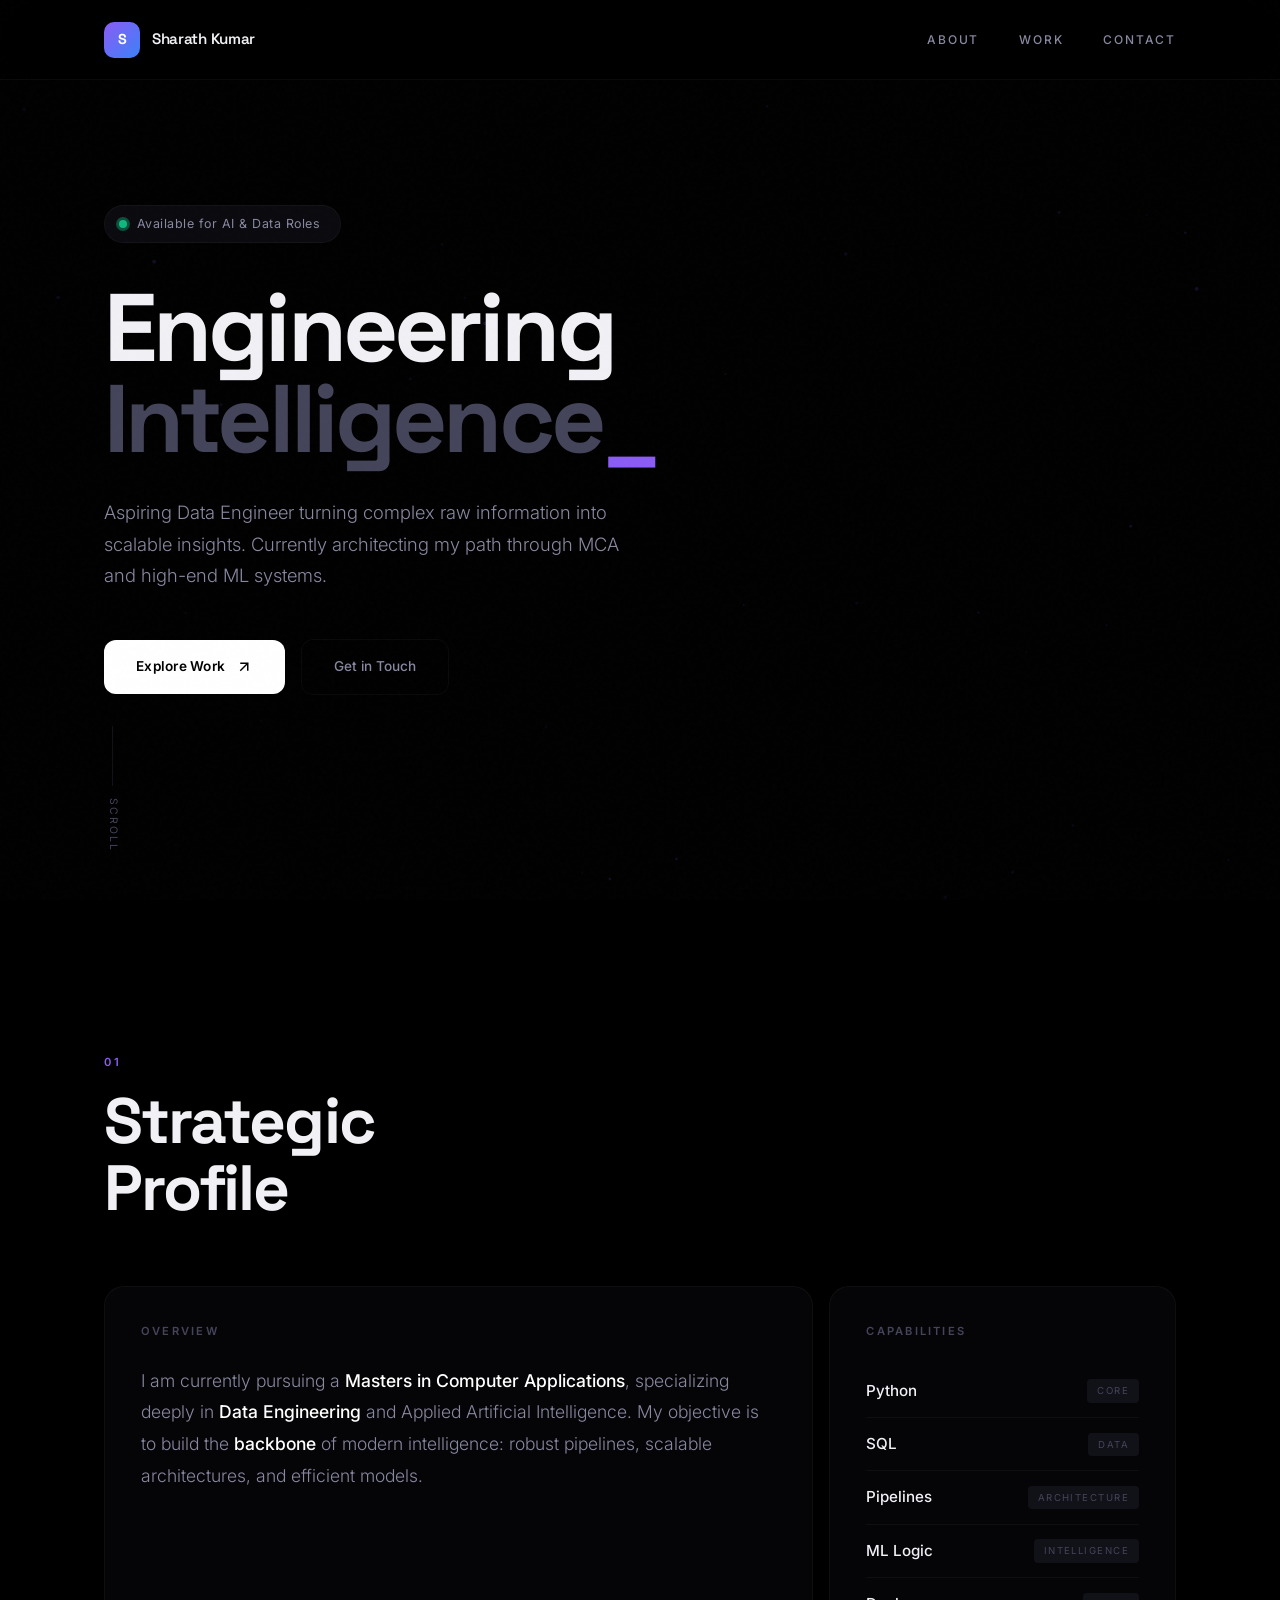
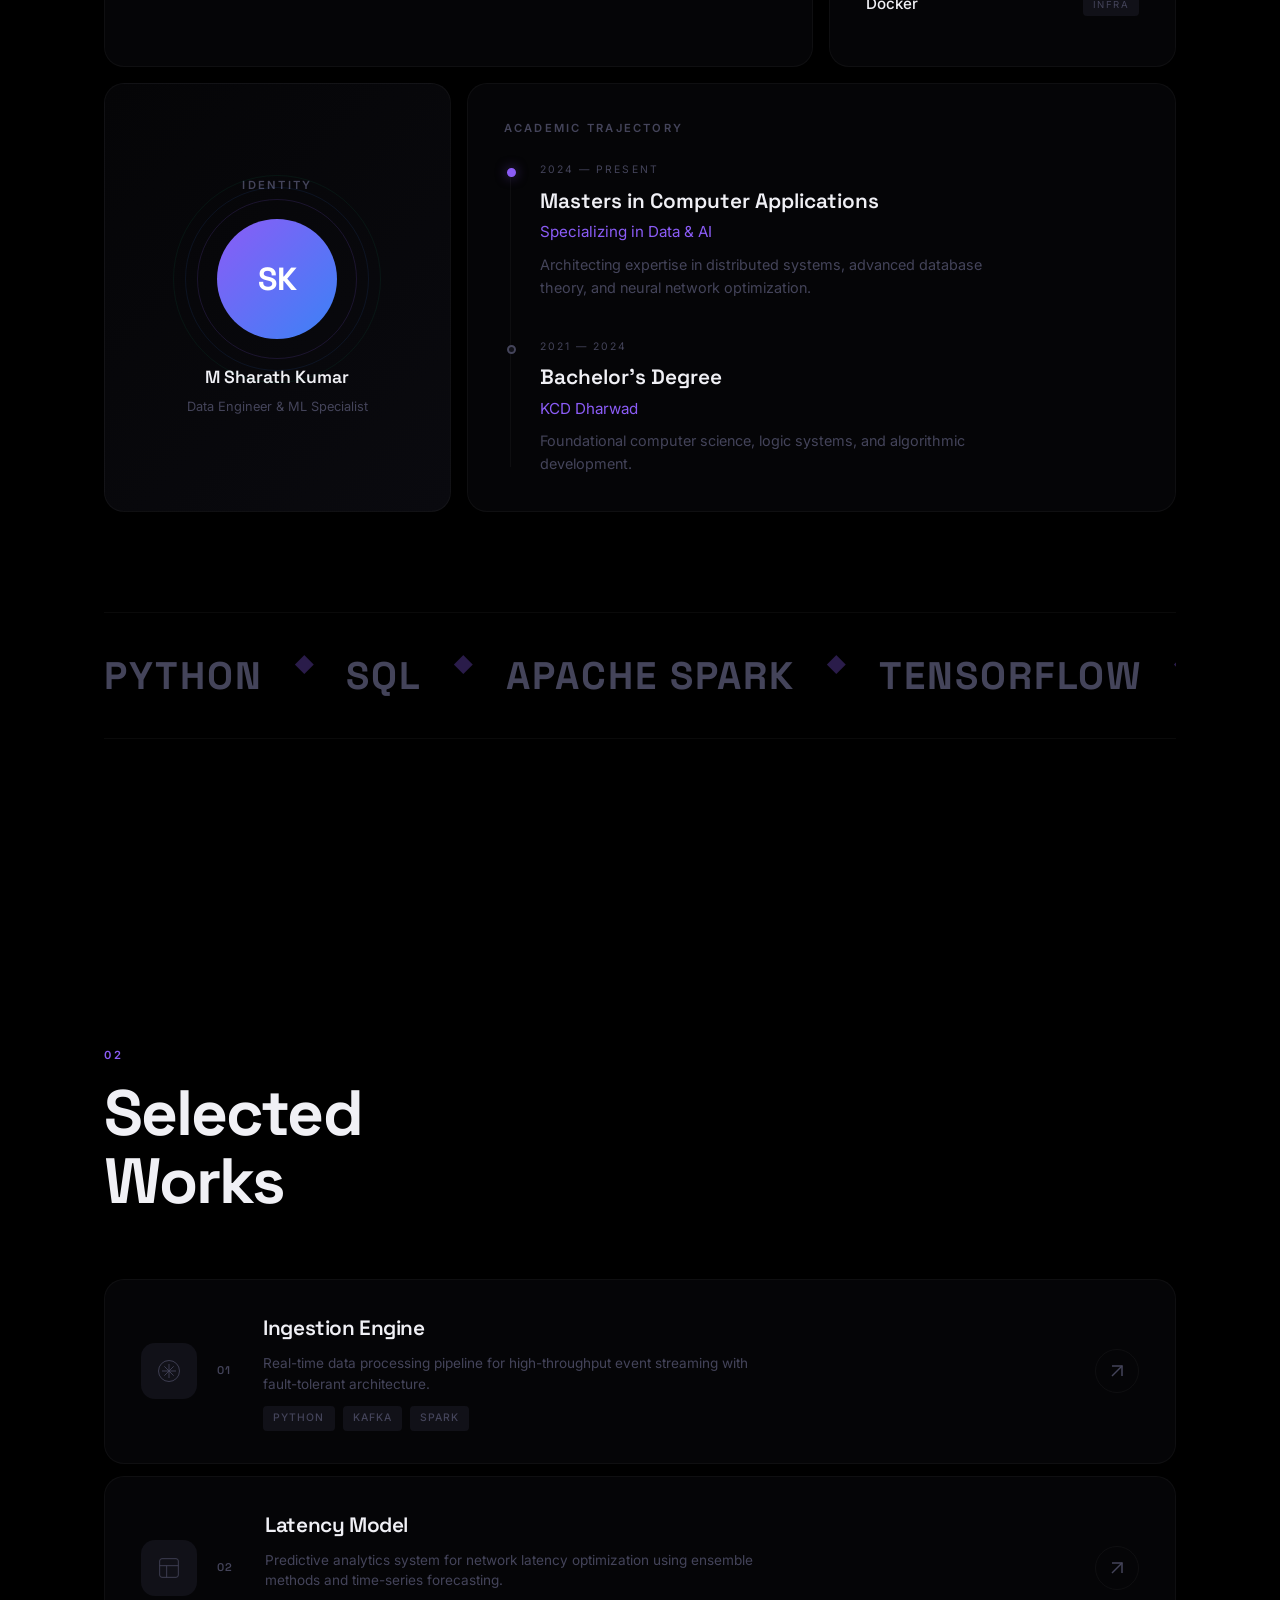
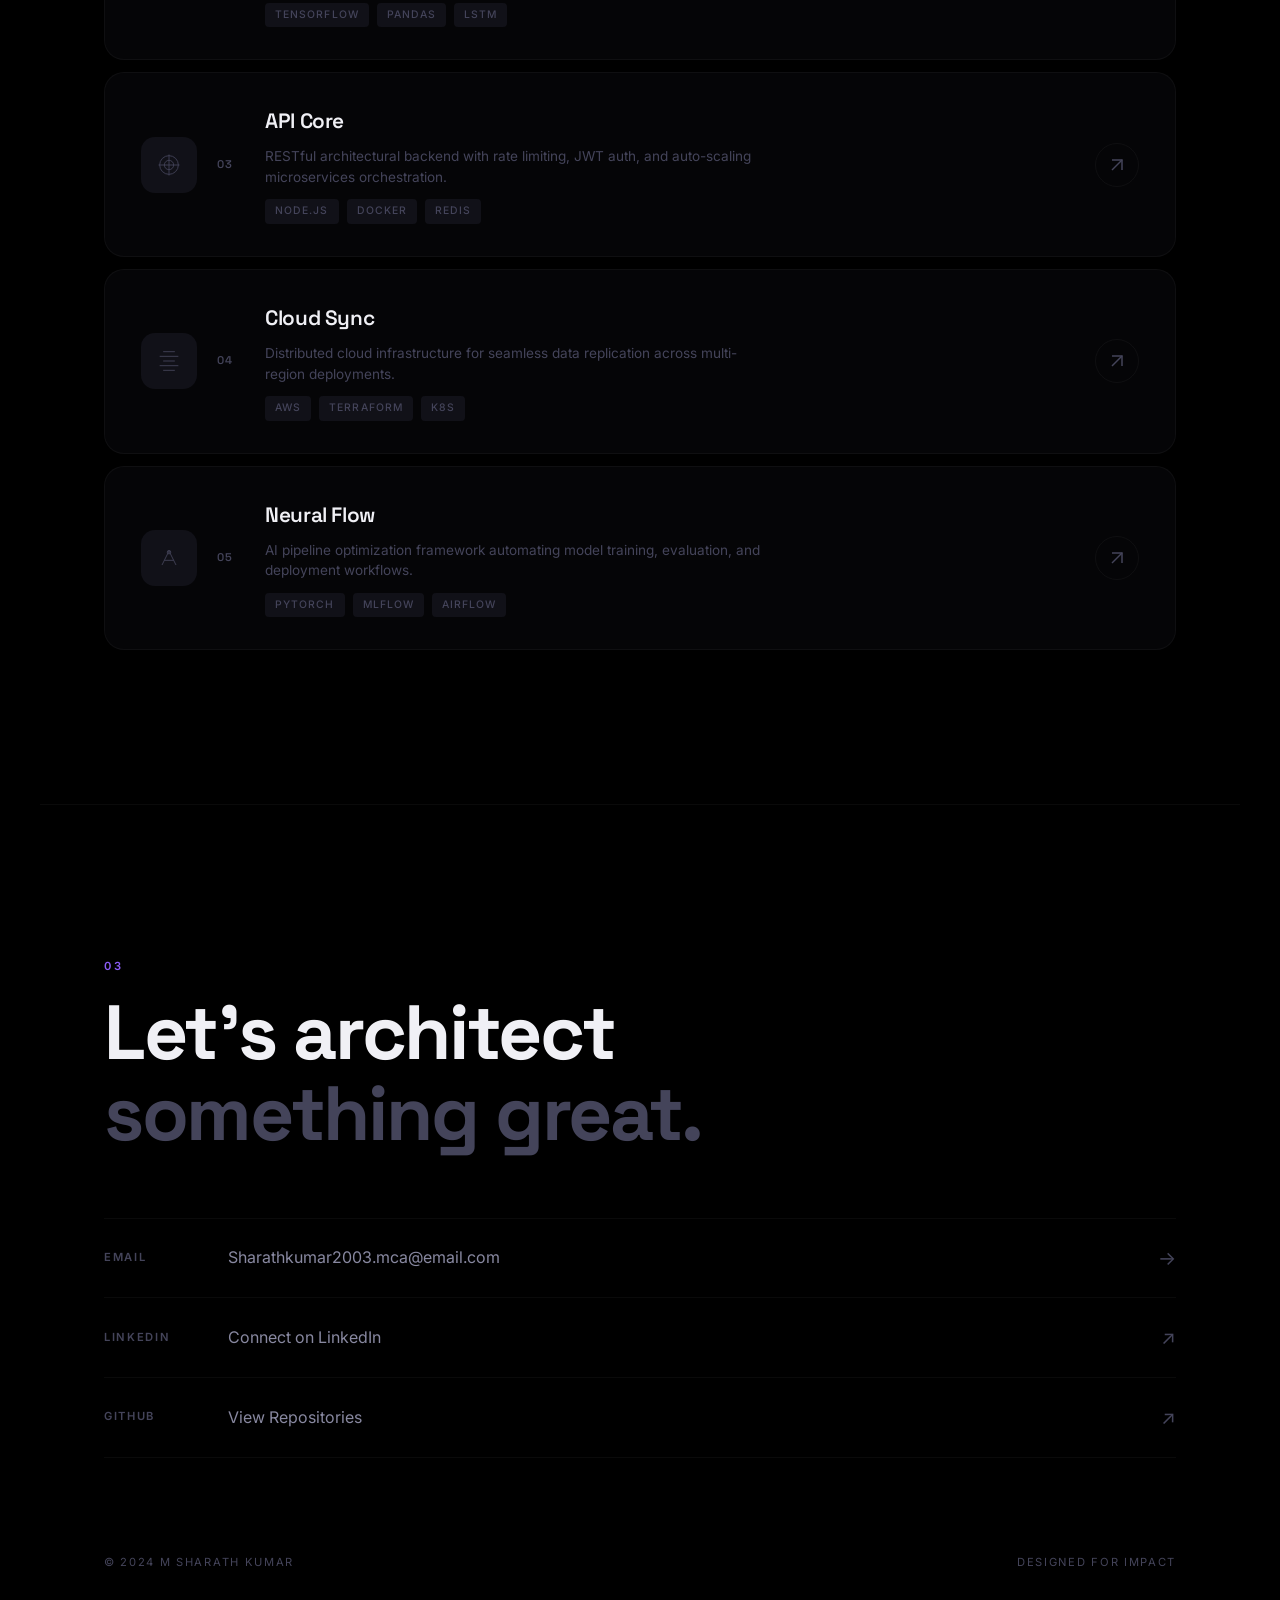
==== index.html @ ad33fa90 "Initial commit: Portfolio 2.0 website" ====
<!DOCTYPE html>
<html lang="en">
<head>
    <meta charset="UTF-8">
    <meta name="viewport" content="width=device-width, initial-scale=1.0">
    <title>M Sharath Kumar | Data Intelligence & Engineering</title>
    <meta name="description" content="Official portfolio of M Sharath Kumar — Data Engineering, Machine Learning, and AI Systems.">
    
    <link rel="preconnect" href="https://fonts.googleapis.com">
    <link rel="preconnect" href="https://fonts.gstatic.com" crossorigin>
    <link href="https://fonts.googleapis.com/css2?family=Inter:wght@300;400;500;600;700&family=Space+Grotesk:wght@400;500;600;700&display=swap" rel="stylesheet">
    
    <link rel="stylesheet" href="assets/css/styles.css">
</head>
<body>

    <!-- Page Loader -->
    <div id="loader">
        <div class="loader-inner">
            <div class="loader-text">SK</div>
            <div class="loader-bar"><div class="loader-fill"></div></div>
        </div>
    </div>

    <!-- Scroll Progress -->
    <div id="scroll-progress"></div>

    <!-- Ambient Background -->
    <div class="ambient-wrapper">
        <canvas id="hero-canvas"></canvas>
        <div class="gradient-orb orb-1"></div>
        <div class="gradient-orb orb-2"></div>
        <div class="gradient-orb orb-3"></div>
    </div>
    <div class="noise-texture"></div>

    <!-- Navigation -->
    <nav id="main-nav">
        <div class="nav-inner">
            <a href="#" class="nav-logo">
                <span class="logo-mark">S</span>
                <span class="logo-text">Sharath Kumar</span>
            </a>
            <div class="nav-links">
                <a href="#about" class="nav-link" data-index="01">About</a>
                <a href="#projects" class="nav-link" data-index="02">Work</a>
                <a href="#contact" class="nav-link" data-index="03">Contact</a>
            </div>
        </div>
    </nav>

    <main>

        <!-- ═══════════════ HERO ═══════════════ -->
        <section class="hero" id="home">
            <div class="hero-content">
                <div class="hero-badge reveal" data-delay="0">
                    <span class="badge-pulse"></span>
                    Available for AI & Data Roles
                </div>
                <h1 class="hero-title reveal" data-delay="100">
                    <span class="line">Engineering</span>
                    <span class="line dim">Intelligence<span class="blink">_</span></span>
                </h1>
                <p class="hero-desc reveal" data-delay="200">
                    Aspiring Data Engineer turning complex raw information into scalable insights. Currently architecting my path through MCA and high-end ML systems.
                </p>
                <div class="hero-cta reveal" data-delay="300">
                    <a href="#projects" class="btn-primary" id="explore-btn">
                        <span>Explore Work</span>
                        <svg width="18" height="18" viewBox="0 0 24 24" fill="none" stroke="currentColor" stroke-width="2"><line x1="7" y1="17" x2="17" y2="7"/><polyline points="7 7 17 7 17 17"/></svg>
                    </a>
                    <a href="#contact" class="btn-ghost" id="contact-btn">Get in Touch</a>
                </div>
            </div>
            <div class="hero-scroll-hint reveal" data-delay="500">
                <div class="scroll-line"></div>
                <span>Scroll</span>
            </div>
        </section>

        <!-- ═══════════════ ABOUT ═══════════════ -->
        <section id="about" class="section">
            <div class="section-header reveal">
                <span class="section-index">01</span>
                <h2 class="section-title">Strategic<br>Profile</h2>
            </div>

            <div class="bento-grid">
                <!-- Overview Card -->
                <div class="bento-card bento-wide reveal" data-delay="0">
                    <div class="card-label">Overview</div>
                    <p class="card-body-text">
                        I am currently pursuing a <strong>Masters in Computer Applications</strong>, specializing deeply in <strong>Data Engineering</strong> and Applied Artificial Intelligence. 
                        My objective is to build the <strong>backbone</strong> of modern intelligence: robust pipelines, scalable architectures, and efficient models.
                    </p>
                    <div class="card-accent-line"></div>
                </div>

                <!-- Skills Card -->
                <div class="bento-card bento-narrow reveal" data-delay="100">
                    <div class="card-label">Capabilities</div>
                    <div class="skill-list">
                        <div class="skill-item">
                            <span class="skill-name">Python</span>
                            <span class="skill-tag">Core</span>
                        </div>
                        <div class="skill-item">
                            <span class="skill-name">SQL</span>
                            <span class="skill-tag">Data</span>
                        </div>
                        <div class="skill-item">
                            <span class="skill-name">Pipelines</span>
                            <span class="skill-tag">Architecture</span>
                        </div>
                        <div class="skill-item">
                            <span class="skill-name">ML Logic</span>
                            <span class="skill-tag">Intelligence</span>
                        </div>
                        <div class="skill-item">
                            <span class="skill-name">Docker</span>
                            <span class="skill-tag">Infra</span>
                        </div>
                    </div>
                </div>

                <!-- Identity Card — ABSTRACT, NO IMAGE -->
                <div class="bento-card bento-narrow bento-identity reveal" data-delay="200">
                    <div class="card-label">Identity</div>
                    <div class="identity-visual">
                        <div class="identity-glyph">SK</div>
                        <div class="identity-rings">
                            <div class="ring ring-1"></div>
                            <div class="ring ring-2"></div>
                            <div class="ring ring-3"></div>
                        </div>
                    </div>
                    <div class="identity-name">M Sharath Kumar</div>
                    <div class="identity-role">Data Engineer & ML Specialist</div>
                </div>

                <!-- Academic Timeline -->
                <div class="bento-card bento-wide reveal" data-delay="300">
                    <div class="card-label">Academic Trajectory</div>
                    <div class="timeline">
                        <div class="timeline-item">
                            <div class="timeline-dot active"></div>
                            <div class="timeline-content">
                                <span class="timeline-year">2024 — Present</span>
                                <h3 class="timeline-title">Masters in Computer Applications</h3>
                                <p class="timeline-subtitle">Specializing in Data & AI</p>
                                <p class="timeline-desc">Architecting expertise in distributed systems, advanced database theory, and neural network optimization.</p>
                            </div>
                        </div>
                        <div class="timeline-item">
                            <div class="timeline-dot"></div>
                            <div class="timeline-content">
                                <span class="timeline-year">2021 — 2024</span>
                                <h3 class="timeline-title">Bachelor's Degree</h3>
                                <p class="timeline-subtitle">KCD Dharwad</p>
                                <p class="timeline-desc">Foundational computer science, logic systems, and algorithmic development.</p>
                            </div>
                        </div>
                    </div>
                </div>
            </div>

            <!-- Tech Marquee -->
            <div class="marquee-wrapper reveal">
                <div class="marquee-track">
                    <span>Python</span><span class="marquee-dot">◆</span>
                    <span>SQL</span><span class="marquee-dot">◆</span>
                    <span>Apache Spark</span><span class="marquee-dot">◆</span>
                    <span>TensorFlow</span><span class="marquee-dot">◆</span>
                    <span>Docker</span><span class="marquee-dot">◆</span>
                    <span>Git</span><span class="marquee-dot">◆</span>
                    <span>Machine Learning</span><span class="marquee-dot">◆</span>
                    <span>Data Pipelines</span><span class="marquee-dot">◆</span>
                    <span>Cloud Eng</span><span class="marquee-dot">◆</span>
                    <span>Python</span><span class="marquee-dot">◆</span>
                    <span>SQL</span><span class="marquee-dot">◆</span>
                    <span>Apache Spark</span><span class="marquee-dot">◆</span>
                    <span>TensorFlow</span><span class="marquee-dot">◆</span>
                    <span>Docker</span><span class="marquee-dot">◆</span>
                    <span>Git</span><span class="marquee-dot">◆</span>
                    <span>Machine Learning</span><span class="marquee-dot">◆</span>
                    <span>Data Pipelines</span><span class="marquee-dot">◆</span>
                    <span>Cloud Eng</span><span class="marquee-dot">◆</span>
                </div>
            </div>
        </section>

        <!-- ═══════════════ PROJECTS ═══════════════ -->
        <section id="projects" class="section">
            <div class="section-header reveal">
                <span class="section-index">02</span>
                <h2 class="section-title">Selected<br>Works</h2>
            </div>

            <div class="project-grid">
                <article class="project-card reveal" data-delay="0" data-color="violet">
                    <div class="project-visual">
                        <div class="project-icon">
                            <svg viewBox="0 0 48 48" fill="none" stroke="currentColor" stroke-width="1.5"><circle cx="24" cy="24" r="18"/><path d="M12 24h24M24 12v24M16 16l16 16M32 16L16 32"/></svg>
                        </div>
                        <div class="project-number">01</div>
                    </div>
                    <div class="project-info">
                        <h3 class="project-title">Ingestion Engine</h3>
                        <p class="project-desc">Real-time data processing pipeline for high-throughput event streaming with fault-tolerant architecture.</p>
                        <div class="project-tags">
                            <span>Python</span><span>Kafka</span><span>Spark</span>
                        </div>
                    </div>
                    <div class="project-arrow">
                        <svg width="24" height="24" viewBox="0 0 24 24" fill="none" stroke="currentColor" stroke-width="1.5"><line x1="7" y1="17" x2="17" y2="7"/><polyline points="7 7 17 7 17 17"/></svg>
                    </div>
                </article>

                <article class="project-card reveal" data-delay="100" data-color="blue">
                    <div class="project-visual">
                        <div class="project-icon">
                            <svg viewBox="0 0 48 48" fill="none" stroke="currentColor" stroke-width="1.5"><rect x="8" y="8" width="32" height="32" rx="4"/><path d="M8 20h32M20 20v20"/></svg>
                        </div>
                        <div class="project-number">02</div>
                    </div>
                    <div class="project-info">
                        <h3 class="project-title">Latency Model</h3>
                        <p class="project-desc">Predictive analytics system for network latency optimization using ensemble methods and time-series forecasting.</p>
                        <div class="project-tags">
                            <span>TensorFlow</span><span>Pandas</span><span>LSTM</span>
                        </div>
                    </div>
                    <div class="project-arrow">
                        <svg width="24" height="24" viewBox="0 0 24 24" fill="none" stroke="currentColor" stroke-width="1.5"><line x1="7" y1="17" x2="17" y2="7"/><polyline points="7 7 17 7 17 17"/></svg>
                    </div>
                </article>

                <article class="project-card reveal" data-delay="200" data-color="emerald">
                    <div class="project-visual">
                        <div class="project-icon">
                            <svg viewBox="0 0 48 48" fill="none" stroke="currentColor" stroke-width="1.5"><path d="M24 6v36M6 24h36"/><circle cx="24" cy="24" r="8"/><circle cx="24" cy="24" r="16"/></svg>
                        </div>
                        <div class="project-number">03</div>
                    </div>
                    <div class="project-info">
                        <h3 class="project-title">API Core</h3>
                        <p class="project-desc">RESTful architectural backend with rate limiting, JWT auth, and auto-scaling microservices orchestration.</p>
                        <div class="project-tags">
                            <span>Node.js</span><span>Docker</span><span>Redis</span>
                        </div>
                    </div>
                    <div class="project-arrow">
                        <svg width="24" height="24" viewBox="0 0 24 24" fill="none" stroke="currentColor" stroke-width="1.5"><line x1="7" y1="17" x2="17" y2="7"/><polyline points="7 7 17 7 17 17"/></svg>
                    </div>
                </article>

                <article class="project-card reveal" data-delay="300" data-color="amber">
                    <div class="project-visual">
                        <div class="project-icon">
                            <svg viewBox="0 0 48 48" fill="none" stroke="currentColor" stroke-width="1.5"><path d="M14 8l20 0M8 16l32 0M14 24l20 0M8 32l32 0M14 40l20 0"/></svg>
                        </div>
                        <div class="project-number">04</div>
                    </div>
                    <div class="project-info">
                        <h3 class="project-title">Cloud Sync</h3>
                        <p class="project-desc">Distributed cloud infrastructure for seamless data replication across multi-region deployments.</p>
                        <div class="project-tags">
                            <span>AWS</span><span>Terraform</span><span>K8s</span>
                        </div>
                    </div>
                    <div class="project-arrow">
                        <svg width="24" height="24" viewBox="0 0 24 24" fill="none" stroke="currentColor" stroke-width="1.5"><line x1="7" y1="17" x2="17" y2="7"/><polyline points="7 7 17 7 17 17"/></svg>
                    </div>
                </article>

                <article class="project-card reveal" data-delay="400" data-color="rose">
                    <div class="project-visual">
                        <div class="project-icon">
                            <svg viewBox="0 0 48 48" fill="none" stroke="currentColor" stroke-width="1.5"><path d="M12 36l12-24 12 24"/><path d="M16 28h16"/><circle cx="24" cy="14" r="3"/></svg>
                        </div>
                        <div class="project-number">05</div>
                    </div>
                    <div class="project-info">
                        <h3 class="project-title">Neural Flow</h3>
                        <p class="project-desc">AI pipeline optimization framework automating model training, evaluation, and deployment workflows.</p>
                        <div class="project-tags">
                            <span>PyTorch</span><span>MLflow</span><span>Airflow</span>
                        </div>
                    </div>
                    <div class="project-arrow">
                        <svg width="24" height="24" viewBox="0 0 24 24" fill="none" stroke="currentColor" stroke-width="1.5"><line x1="7" y1="17" x2="17" y2="7"/><polyline points="7 7 17 7 17 17"/></svg>
                    </div>
                </article>
            </div>
        </section>

    </main>

    <!-- ═══════════════ FOOTER / CONTACT ═══════════════ -->
    <footer id="contact" class="section">
        <div class="footer-inner">
            <div class="footer-cta reveal">
                <span class="section-index">03</span>
                <h2 class="footer-headline">
                    Let's architect<br><span class="dim">something great.</span>
                </h2>
            </div>
            <div class="footer-links reveal" data-delay="100">
                <a href="mailto:Sharathkumar2003.mca@email.com" class="contact-link" id="email-link">
                    <span class="contact-label">Email</span>
                    <span class="contact-value">Sharathkumar2003.mca@email.com</span>
                    <span class="contact-arrow">→</span>
                </a>
                <a href="#" class="contact-link" id="linkedin-link">
                    <span class="contact-label">LinkedIn</span>
                    <span class="contact-value">Connect on LinkedIn</span>
                    <span class="contact-arrow">↗</span>
                </a>
                <a href="#" class="contact-link" id="github-link">
                    <span class="contact-label">GitHub</span>
                    <span class="contact-value">View Repositories</span>
                    <span class="contact-arrow">↗</span>
                </a>
            </div>
            <div class="footer-bottom reveal" data-delay="200">
                <span>© 2024 M Sharath Kumar</span>
                <span>Designed for Impact</span>
            </div>
        </div>
    </footer>

    <script src="assets/js/main.js"></script>
</body>
</html>
---- assets/css/styles.css ----
/* ═══════════════════════════════════════════
   SHARATH KUMAR — Portfolio 2.0
   Premium OLED Dark Design System
   ═══════════════════════════════════════════ */

:root {
    /* — Colors — */
    --bg:             #000000;
    --surface-1:      #050507;
    --surface-2:      #0a0a0f;
    --surface-3:      #111118;
    --border:         rgba(255, 255, 255, 0.04);
    --border-hover:   rgba(255, 255, 255, 0.10);
    --text-primary:   #f0f0f5;
    --text-secondary: #8888a0;
    --text-muted:     #44445a;
    --accent-violet:  #8b5cf6;
    --accent-blue:    #3b82f6;
    --accent-emerald: #10b981;
    --accent-amber:   #f59e0b;
    --accent-rose:    #f43f5e;

    /* — Typography — */
    --font-body:    'Inter', -apple-system, sans-serif;
    --font-display: 'Space Grotesk', sans-serif;

    /* — Spacing — */
    --section-pad:  clamp(80px, 12vw, 160px);
    --content-max:  1200px;
    --side-pad:     clamp(24px, 5vw, 80px);

    /* — Easing — */
    --ease-out-expo: cubic-bezier(0.16, 1, 0.3, 1);
    --ease-spring:   cubic-bezier(0.34, 1.56, 0.64, 1);
}

/* ─── Reset ─── */
*, *::before, *::after {
    margin: 0;
    padding: 0;
    box-sizing: border-box;
}

html {
    scroll-behavior: smooth;
    -webkit-font-smoothing: antialiased;
    -moz-osx-font-smoothing: grayscale;
}

body {
    background: var(--bg);
    color: var(--text-primary);
    font-family: var(--font-body);
    line-height: 1.6;
    overflow-x: hidden;
}

a {
    text-decoration: none;
    color: inherit;
}

strong {
    color: #fff;
    font-weight: 500;
}

::selection {
    background: var(--accent-violet);
    color: #fff;
}

/* ═══════════════════════════════════════════
   PAGE LOADER
   ═══════════════════════════════════════════ */
#loader {
    position: fixed;
    inset: 0;
    background: var(--bg);
    display: flex;
    align-items: center;
    justify-content: center;
    z-index: 10000;
    transition: opacity 0.8s var(--ease-out-expo), visibility 0.8s;
}

#loader.hidden {
    opacity: 0;
    visibility: hidden;
}

.loader-inner {
    display: flex;
    flex-direction: column;
    align-items: center;
    gap: 24px;
}

.loader-text {
    font-family: var(--font-display);
    font-size: 2rem;
    font-weight: 700;
    letter-spacing: 0.2em;
    color: var(--text-primary);
}

.loader-bar {
    width: 120px;
    height: 2px;
    background: var(--surface-3);
    border-radius: 2px;
    overflow: hidden;
}

.loader-fill {
    width: 100%;
    height: 100%;
    background: linear-gradient(90deg, var(--accent-violet), var(--accent-blue));
    transform-origin: left;
    animation: loaderFill 1.5s var(--ease-out-expo) infinite;
}

@keyframes loaderFill {
    0%   { transform: translateX(-100%); }
    50%  { transform: translateX(0%); }
    100% { transform: translateX(100%); }
}

/* ═══════════════════════════════════════════
   SCROLL PROGRESS
   ═══════════════════════════════════════════ */
#scroll-progress {
    position: fixed;
    top: 0;
    left: 0;
    width: 0%;
    height: 2px;
    background: linear-gradient(90deg, var(--accent-violet), var(--accent-blue), var(--accent-emerald));
    z-index: 9999;
    transition: width 0.05s linear;
}

/* ═══════════════════════════════════════════
   AMBIENT BACKGROUND
   ═══════════════════════════════════════════ */
.ambient-wrapper {
    position: fixed;
    inset: 0;
    pointer-events: none;
    z-index: -1;
    overflow: hidden;
}

#hero-canvas {
    position: absolute;
    inset: 0;
    width: 100%;
    height: 100%;
    opacity: 0.25;
}

.gradient-orb {
    position: absolute;
    border-radius: 50%;
    filter: blur(100px);
    opacity: 0;
    animation: orbFloat 20s ease-in-out infinite;
}

.orb-1 {
    width: 600px;
    height: 600px;
    top: -200px;
    left: -100px;
    background: radial-gradient(circle, rgba(139, 92, 246, 0.12) 0%, transparent 70%);
    animation-delay: 0s;
}

.orb-2 {
    width: 500px;
    height: 500px;
    bottom: -100px;
    right: -100px;
    background: radial-gradient(circle, rgba(59, 130, 246, 0.08) 0%, transparent 70%);
    animation-delay: -7s;
}

.orb-3 {
    width: 400px;
    height: 400px;
    top: 50%;
    left: 50%;
    transform: translate(-50%, -50%);
    background: radial-gradient(circle, rgba(16, 185, 129, 0.06) 0%, transparent 70%);
    animation-delay: -14s;
}

@keyframes orbFloat {
    0%, 100% { opacity: 0.5; transform: translate(0, 0) scale(1); }
    25%      { opacity: 0.8; transform: translate(30px, -20px) scale(1.05); }
    50%      { opacity: 0.6; transform: translate(-20px, 30px) scale(0.95); }
    75%      { opacity: 0.9; transform: translate(10px, 10px) scale(1.02); }
}

.noise-texture {
    position: fixed;
    inset: 0;
    opacity: 0.015;
    background-image: url("data:image/svg+xml,%3Csvg viewBox='0 0 256 256' xmlns='http://www.w3.org/2000/svg'%3E%3Cfilter id='n'%3E%3CfeTurbulence type='fractalNoise' baseFrequency='0.9' numOctaves='4' stitchTiles='stitch'/%3E%3C/filter%3E%3Crect width='100%25' height='100%25' filter='url(%23n)'/%3E%3C/svg%3E");
    pointer-events: none;
    z-index: 100;
}

/* ═══════════════════════════════════════════
   NAVIGATION
   ═══════════════════════════════════════════ */
#main-nav {
    position: fixed;
    top: 0;
    left: 0;
    width: 100%;
    height: 80px;
    display: flex;
    align-items: center;
    justify-content: center;
    z-index: 500;
    background: rgba(0, 0, 0, 0.4);
    backdrop-filter: blur(24px);
    -webkit-backdrop-filter: blur(24px);
    border-bottom: 1px solid var(--border);
    transition: all 0.4s var(--ease-out-expo);
}

#main-nav.scrolled {
    background: rgba(0, 0, 0, 0.8);
    height: 64px;
}

.nav-inner {
    width: 100%;
    max-width: var(--content-max);
    padding: 0 var(--side-pad);
    display: flex;
    justify-content: space-between;
    align-items: center;
}

.nav-logo {
    display: flex;
    align-items: center;
    gap: 12px;
    transition: opacity 0.3s;
}

.nav-logo:hover {
    opacity: 0.7;
}

.logo-mark {
    width: 36px;
    height: 36px;
    border-radius: 10px;
    background: linear-gradient(135deg, var(--accent-violet), var(--accent-blue));
    display: flex;
    align-items: center;
    justify-content: center;
    font-family: var(--font-display);
    font-weight: 700;
    font-size: 0.9rem;
    color: #fff;
}

.logo-text {
    font-family: var(--font-display);
    font-weight: 600;
    font-size: 0.95rem;
    letter-spacing: -0.02em;
}

.nav-links {
    display: flex;
    gap: 40px;
}

.nav-link {
    font-size: 0.75rem;
    text-transform: uppercase;
    letter-spacing: 0.15em;
    font-weight: 500;
    color: var(--text-secondary);
    position: relative;
    padding: 4px 0;
    transition: color 0.3s;
}

.nav-link::after {
    content: '';
    position: absolute;
    bottom: -2px;
    left: 0;
    width: 0;
    height: 1px;
    background: var(--accent-violet);
    transition: width 0.3s var(--ease-out-expo);
}

.nav-link:hover {
    color: #fff;
}

.nav-link:hover::after {
    width: 100%;
}

/* ═══════════════════════════════════════════
   HERO
   ═══════════════════════════════════════════ */
.hero {
    min-height: 100vh;
    display: flex;
    align-items: center;
    padding: 0 var(--side-pad);
    max-width: var(--content-max);
    margin: 0 auto;
    position: relative;
}

.hero-content {
    max-width: 800px;
    z-index: 10;
}

.hero-badge {
    display: inline-flex;
    align-items: center;
    gap: 10px;
    padding: 8px 20px 8px 14px;
    border-radius: 100px;
    background: var(--surface-2);
    border: 1px solid var(--border);
    font-size: 0.78rem;
    color: var(--text-secondary);
    letter-spacing: 0.04em;
    margin-bottom: 40px;
}

.badge-pulse {
    width: 8px;
    height: 8px;
    border-radius: 50%;
    background: var(--accent-emerald);
    position: relative;
}

.badge-pulse::after {
    content: '';
    position: absolute;
    inset: -3px;
    border-radius: 50%;
    background: var(--accent-emerald);
    opacity: 0.4;
    animation: pulse 2s ease-in-out infinite;
}

@keyframes pulse {
    0%, 100% { transform: scale(1); opacity: 0.4; }
    50%      { transform: scale(2.2); opacity: 0; }
}

.hero-title {
    font-family: var(--font-display);
    font-size: clamp(3rem, 7.5vw, 6.5rem);
    font-weight: 700;
    line-height: 0.95;
    letter-spacing: -0.04em;
    margin-bottom: 32px;
}

.hero-title .line {
    display: block;
}

.hero-title .dim {
    color: var(--text-muted);
}

.blink {
    animation: blink 1s step-end infinite;
    color: var(--accent-violet);
}

@keyframes blink {
    0%, 100% { opacity: 1; }
    50%      { opacity: 0; }
}

.hero-desc {
    font-size: 1.15rem;
    color: var(--text-secondary);
    max-width: 520px;
    line-height: 1.7;
    margin-bottom: 48px;
    font-weight: 300;
}

.hero-cta {
    display: flex;
    gap: 16px;
    align-items: center;
}

.btn-primary {
    display: inline-flex;
    align-items: center;
    gap: 10px;
    padding: 16px 32px;
    background: #fff;
    color: #000;
    font-weight: 600;
    font-size: 0.85rem;
    border-radius: 12px;
    letter-spacing: 0.02em;
    transition: all 0.3s var(--ease-out-expo);
    position: relative;
    overflow: hidden;
}

.btn-primary::before {
    content: '';
    position: absolute;
    inset: 0;
    background: linear-gradient(135deg, var(--accent-violet), var(--accent-blue));
    opacity: 0;
    transition: opacity 0.3s;
}

.btn-primary:hover {
    transform: translateY(-2px);
    box-shadow: 0 8px 32px rgba(139, 92, 246, 0.3);
}

.btn-primary:hover::before {
    opacity: 1;
}

.btn-primary span,
.btn-primary svg {
    position: relative;
    z-index: 1;
}

.btn-primary:hover span,
.btn-primary:hover svg {
    color: #fff;
}

.btn-ghost {
    padding: 16px 32px;
    font-weight: 500;
    font-size: 0.85rem;
    color: var(--text-secondary);
    border: 1px solid var(--border);
    border-radius: 12px;
    transition: all 0.3s var(--ease-out-expo);
}

.btn-ghost:hover {
    color: #fff;
    border-color: var(--border-hover);
    background: var(--surface-2);
}

.hero-scroll-hint {
    position: absolute;
    bottom: 48px;
    left: var(--side-pad);
    display: flex;
    flex-direction: column;
    align-items: center;
    gap: 12px;
}

.hero-scroll-hint span {
    font-size: 0.65rem;
    text-transform: uppercase;
    letter-spacing: 0.2em;
    color: var(--text-muted);
    writing-mode: vertical-lr;
}

.scroll-line {
    width: 1px;
    height: 60px;
    background: var(--surface-3);
    position: relative;
    overflow: hidden;
}

.scroll-line::after {
    content: '';
    position: absolute;
    top: -100%;
    left: 0;
    width: 100%;
    height: 40%;
    background: linear-gradient(to bottom, transparent, var(--accent-violet));
    animation: scrollDown 2s var(--ease-out-expo) infinite;
}

@keyframes scrollDown {
    0%   { top: -40%; }
    100% { top: 100%; }
}

/* ═══════════════════════════════════════════
   SECTIONS — SHARED
   ═══════════════════════════════════════════ */
.section {
    padding: var(--section-pad) var(--side-pad);
    max-width: var(--content-max);
    margin: 0 auto;
}

.section-header {
    margin-bottom: 64px;
}

.section-index {
    display: block;
    font-size: 0.7rem;
    text-transform: uppercase;
    letter-spacing: 0.25em;
    color: var(--accent-violet);
    margin-bottom: 16px;
    font-weight: 600;
}

.section-title {
    font-family: var(--font-display);
    font-size: clamp(2.5rem, 5vw, 4rem);
    font-weight: 700;
    line-height: 1.05;
    letter-spacing: -0.03em;
}

/* ═══════════════════════════════════════════
   BENTO GRID
   ═══════════════════════════════════════════ */
.bento-grid {
    display: grid;
    grid-template-columns: repeat(12, 1fr);
    gap: 16px;
}

.bento-card {
    background: var(--surface-1);
    border: 1px solid var(--border);
    border-radius: 20px;
    padding: 36px;
    position: relative;
    overflow: hidden;
    transition: border-color 0.4s, transform 0.4s var(--ease-out-expo), box-shadow 0.4s;
}

.bento-card:hover {
    border-color: var(--border-hover);
    transform: translateY(-4px);
    box-shadow: 0 16px 64px rgba(0, 0, 0, 0.4);
}

.bento-wide  { grid-column: span 12; }
.bento-narrow { grid-column: span 6; }

@media (min-width: 768px) {
    .bento-wide  { grid-column: span 8; }
    .bento-narrow { grid-column: span 4; }
}

.card-label {
    font-size: 0.7rem;
    text-transform: uppercase;
    letter-spacing: 0.2em;
    color: var(--text-muted);
    margin-bottom: 24px;
    font-weight: 600;
}

.card-body-text {
    font-size: 1.1rem;
    line-height: 1.8;
    color: var(--text-secondary);
    font-weight: 300;
}

.card-accent-line {
    position: absolute;
    bottom: 0;
    left: 36px;
    right: 36px;
    height: 1px;
    background: linear-gradient(90deg, var(--accent-violet), transparent);
    opacity: 0;
    transition: opacity 0.4s;
}

.bento-card:hover .card-accent-line {
    opacity: 1;
}

/* — Skills List — */
.skill-list {
    display: flex;
    flex-direction: column;
    gap: 0;
}

.skill-item {
    display: flex;
    justify-content: space-between;
    align-items: center;
    padding: 14px 0;
    border-bottom: 1px solid var(--border);
    transition: padding-left 0.3s var(--ease-out-expo);
}

.skill-item:last-child {
    border-bottom: none;
}

.skill-item:hover {
    padding-left: 8px;
}

.skill-name {
    font-size: 0.95rem;
    font-weight: 500;
}

.skill-tag {
    font-size: 0.6rem;
    text-transform: uppercase;
    letter-spacing: 0.15em;
    color: var(--text-muted);
    padding: 4px 10px;
    border-radius: 4px;
    background: var(--surface-3);
}

/* — Identity Card — */
.bento-identity {
    display: flex;
    flex-direction: column;
    align-items: center;
    justify-content: center;
    text-align: center;
    min-height: 320px;
    background: linear-gradient(135deg, var(--surface-1), var(--surface-2));
}

.identity-visual {
    position: relative;
    width: 120px;
    height: 120px;
    margin-bottom: 24px;
}

.identity-glyph {
    position: absolute;
    inset: 0;
    display: flex;
    align-items: center;
    justify-content: center;
    font-family: var(--font-display);
    font-size: 2rem;
    font-weight: 700;
    color: #fff;
    z-index: 2;
    background: linear-gradient(135deg, var(--accent-violet), var(--accent-blue));
    border-radius: 50%;
}

.identity-rings {
    position: absolute;
    inset: -20px;
}

.ring {
    position: absolute;
    inset: 0;
    border-radius: 50%;
    border: 1px solid rgba(139, 92, 246, 0.15);
    animation: ringPulse 3s ease-in-out infinite;
}

.ring-2 {
    inset: -12px;
    animation-delay: -1s;
    border-color: rgba(59, 130, 246, 0.1);
}

.ring-3 {
    inset: -24px;
    animation-delay: -2s;
    border-color: rgba(16, 185, 129, 0.08);
}

@keyframes ringPulse {
    0%, 100% { transform: scale(1); opacity: 0.5; }
    50%      { transform: scale(1.08); opacity: 1; }
}

.identity-name {
    font-family: var(--font-display);
    font-weight: 600;
    font-size: 1.1rem;
    margin-bottom: 6px;
}

.identity-role {
    font-size: 0.8rem;
    color: var(--text-muted);
}

/* — Timeline — */
.timeline {
    position: relative;
    padding-left: 36px;
}

.timeline::before {
    content: '';
    position: absolute;
    left: 6px;
    top: 8px;
    bottom: 8px;
    width: 1px;
    background: var(--border);
}

.timeline-item {
    position: relative;
    margin-bottom: 40px;
}

.timeline-item:last-child {
    margin-bottom: 0;
}

.timeline-dot {
    position: absolute;
    left: -33px;
    top: 6px;
    width: 9px;
    height: 9px;
    border-radius: 50%;
    background: var(--surface-3);
    border: 2px solid var(--text-muted);
}

.timeline-dot.active {
    background: var(--accent-violet);
    border-color: var(--accent-violet);
    box-shadow: 0 0 12px rgba(139, 92, 246, 0.5);
}

.timeline-year {
    font-size: 0.65rem;
    text-transform: uppercase;
    letter-spacing: 0.2em;
    color: var(--text-muted);
    display: block;
    margin-bottom: 6px;
}

.timeline-title {
    font-family: var(--font-display);
    font-size: 1.3rem;
    font-weight: 600;
    margin-bottom: 2px;
}

.timeline-subtitle {
    font-size: 0.95rem;
    color: var(--accent-violet);
    margin-bottom: 8px;
    font-weight: 400;
}

.timeline-desc {
    font-size: 0.9rem;
    color: var(--text-muted);
    max-width: 450px;
    line-height: 1.6;
}

/* ═══════════════════════════════════════════
   MARQUEE
   ═══════════════════════════════════════════ */
.marquee-wrapper {
    margin-top: 100px;
    overflow: hidden;
    padding: 32px 0;
    border-top: 1px solid var(--border);
    border-bottom: 1px solid var(--border);
}

.marquee-track {
    display: flex;
    white-space: nowrap;
    gap: 32px;
    font-family: var(--font-display);
    font-size: clamp(1.5rem, 3vw, 2.5rem);
    font-weight: 700;
    text-transform: uppercase;
    letter-spacing: 0.05em;
    color: var(--text-muted);
    animation: marquee 50s linear infinite;
    pointer-events: none;
}

.marquee-dot {
    font-size: 0.6em;
    opacity: 0.3;
    color: var(--accent-violet);
}

@keyframes marquee {
    0%   { transform: translateX(0); }
    100% { transform: translateX(-50%); }
}

/* ═══════════════════════════════════════════
   PROJECT CARDS — NO IMAGES
   ═══════════════════════════════════════════ */
.project-grid {
    display: flex;
    flex-direction: column;
    gap: 12px;
}

.project-card {
    display: grid;
    grid-template-columns: auto 1fr auto;
    gap: 32px;
    align-items: center;
    padding: 32px 36px;
    background: var(--surface-1);
    border: 1px solid var(--border);
    border-radius: 20px;
    cursor: pointer;
    transition: all 0.4s var(--ease-out-expo);
    position: relative;
    overflow: hidden;
}

.project-card::before {
    content: '';
    position: absolute;
    inset: 0;
    opacity: 0;
    transition: opacity 0.4s;
    pointer-events: none;
}

.project-card[data-color="violet"]::before  { background: linear-gradient(135deg, rgba(139,92,246,0.06), transparent 60%); }
.project-card[data-color="blue"]::before    { background: linear-gradient(135deg, rgba(59,130,246,0.06), transparent 60%); }
.project-card[data-color="emerald"]::before { background: linear-gradient(135deg, rgba(16,185,129,0.06), transparent 60%); }
.project-card[data-color="amber"]::before   { background: linear-gradient(135deg, rgba(245,158,11,0.06), transparent 60%); }
.project-card[data-color="rose"]::before    { background: linear-gradient(135deg, rgba(244,63,94,0.06), transparent 60%); }

.project-card:hover {
    border-color: var(--border-hover);
    transform: translateY(-4px);
    box-shadow: 0 16px 64px rgba(0, 0, 0, 0.4);
}

.project-card:hover::before {
    opacity: 1;
}

.project-visual {
    display: flex;
    align-items: center;
    gap: 20px;
}

.project-icon {
    width: 56px;
    height: 56px;
    border-radius: 14px;
    background: var(--surface-3);
    display: flex;
    align-items: center;
    justify-content: center;
    transition: all 0.4s var(--ease-out-expo);
}

.project-icon svg {
    width: 28px;
    height: 28px;
    color: var(--text-muted);
    transition: color 0.4s;
}

.project-card[data-color="violet"]:hover .project-icon  { background: rgba(139,92,246,0.15); }
.project-card[data-color="blue"]:hover .project-icon    { background: rgba(59,130,246,0.15); }
.project-card[data-color="emerald"]:hover .project-icon { background: rgba(16,185,129,0.15); }
.project-card[data-color="amber"]:hover .project-icon   { background: rgba(245,158,11,0.15); }
.project-card[data-color="rose"]:hover .project-icon    { background: rgba(244,63,94,0.15); }

.project-card[data-color="violet"]:hover .project-icon svg  { color: var(--accent-violet); }
.project-card[data-color="blue"]:hover .project-icon svg    { color: var(--accent-blue); }
.project-card[data-color="emerald"]:hover .project-icon svg { color: var(--accent-emerald); }
.project-card[data-color="amber"]:hover .project-icon svg   { color: var(--accent-amber); }
.project-card[data-color="rose"]:hover .project-icon svg    { color: var(--accent-rose); }

.project-number {
    font-family: var(--font-display);
    font-size: 0.7rem;
    color: var(--text-muted);
    font-weight: 600;
    letter-spacing: 0.1em;
}

.project-info {
    display: flex;
    flex-direction: column;
    gap: 8px;
}

.project-title {
    font-family: var(--font-display);
    font-size: 1.3rem;
    font-weight: 600;
    letter-spacing: -0.02em;
}

.project-desc {
    font-size: 0.85rem;
    color: var(--text-muted);
    line-height: 1.5;
    max-width: 500px;
}

.project-tags {
    display: flex;
    gap: 8px;
    margin-top: 4px;
}

.project-tags span {
    font-size: 0.65rem;
    text-transform: uppercase;
    letter-spacing: 0.1em;
    padding: 4px 10px;
    border-radius: 4px;
    background: var(--surface-3);
    color: var(--text-muted);
    font-weight: 500;
}

.project-arrow {
    width: 44px;
    height: 44px;
    border-radius: 50%;
    border: 1px solid var(--border);
    display: flex;
    align-items: center;
    justify-content: center;
    transition: all 0.4s var(--ease-out-expo);
    flex-shrink: 0;
}

.project-arrow svg {
    color: var(--text-muted);
    transition: all 0.3s;
}

.project-card:hover .project-arrow {
    background: #fff;
    border-color: #fff;
    transform: rotate(-0deg);
}

.project-card:hover .project-arrow svg {
    color: #000;
}

/* ═══════════════════════════════════════════
   FOOTER
   ═══════════════════════════════════════════ */
footer {
    border-top: 1px solid var(--border);
}

.footer-inner {
    display: flex;
    flex-direction: column;
    gap: 64px;
}

.footer-headline {
    font-family: var(--font-display);
    font-size: clamp(2.5rem, 6vw, 5rem);
    font-weight: 700;
    line-height: 1.05;
    letter-spacing: -0.03em;
}

.footer-headline .dim {
    color: var(--text-muted);
}

.footer-links {
    display: flex;
    flex-direction: column;
    gap: 0;
}

.contact-link {
    display: grid;
    grid-template-columns: 100px 1fr auto;
    align-items: center;
    padding: 24px 0;
    border-bottom: 1px solid var(--border);
    transition: all 0.3s var(--ease-out-expo);
    gap: 24px;
}

.contact-link:first-child {
    border-top: 1px solid var(--border);
}

.contact-link:hover {
    padding-left: 12px;
}

.contact-label {
    font-size: 0.7rem;
    text-transform: uppercase;
    letter-spacing: 0.15em;
    color: var(--text-muted);
    font-weight: 600;
}

.contact-value {
    font-size: 1rem;
    color: var(--text-secondary);
    transition: color 0.3s;
}

.contact-link:hover .contact-value {
    color: #fff;
}

.contact-arrow {
    font-size: 1.2rem;
    color: var(--text-muted);
    transition: all 0.3s var(--ease-out-expo);
}

.contact-link:hover .contact-arrow {
    color: var(--accent-violet);
    transform: translate(4px, -4px);
}

.footer-bottom {
    display: flex;
    justify-content: space-between;
    color: var(--text-muted);
    font-size: 0.7rem;
    text-transform: uppercase;
    letter-spacing: 0.15em;
    padding-top: 32px;
}

/* ═══════════════════════════════════════════
   REVEAL ANIMATION
   ═══════════════════════════════════════════ */
.reveal {
    opacity: 0;
    transform: translateY(32px);
    transition: opacity 0.8s var(--ease-out-expo),
                transform 0.8s var(--ease-out-expo);
}

.reveal.active {
    opacity: 1;
    transform: translateY(0);
}

/* ═══════════════════════════════════════════
   RESPONSIVE
   ═══════════════════════════════════════════ */
@media (max-width: 768px) {
    .nav-links {
        gap: 24px;
    }

    .logo-text {
        display: none;
    }

    .hero-cta {
        flex-direction: column;
        align-items: flex-start;
    }

    .bento-grid {
        grid-template-columns: 1fr;
    }

    .bento-wide,
    .bento-narrow {
        grid-column: span 1;
    }

    .project-card {
        grid-template-columns: 1fr;
        gap: 16px;
    }

    .project-visual {
        justify-content: space-between;
    }

    .project-arrow {
        display: none;
    }

    .contact-link {
        grid-template-columns: 1fr auto;
        gap: 12px;
    }

    .contact-label {
        display: none;
    }

    .footer-bottom {
        flex-direction: column;
        gap: 8px;
    }

    .hero-scroll-hint {
        display: none;
    }
}

@media (max-width: 480px) {
    .hero-title {
        font-size: 2.5rem;
    }

    .section-title {
        font-size: 2rem;
    }

    .footer-headline {
        font-size: 2rem;
    }
}
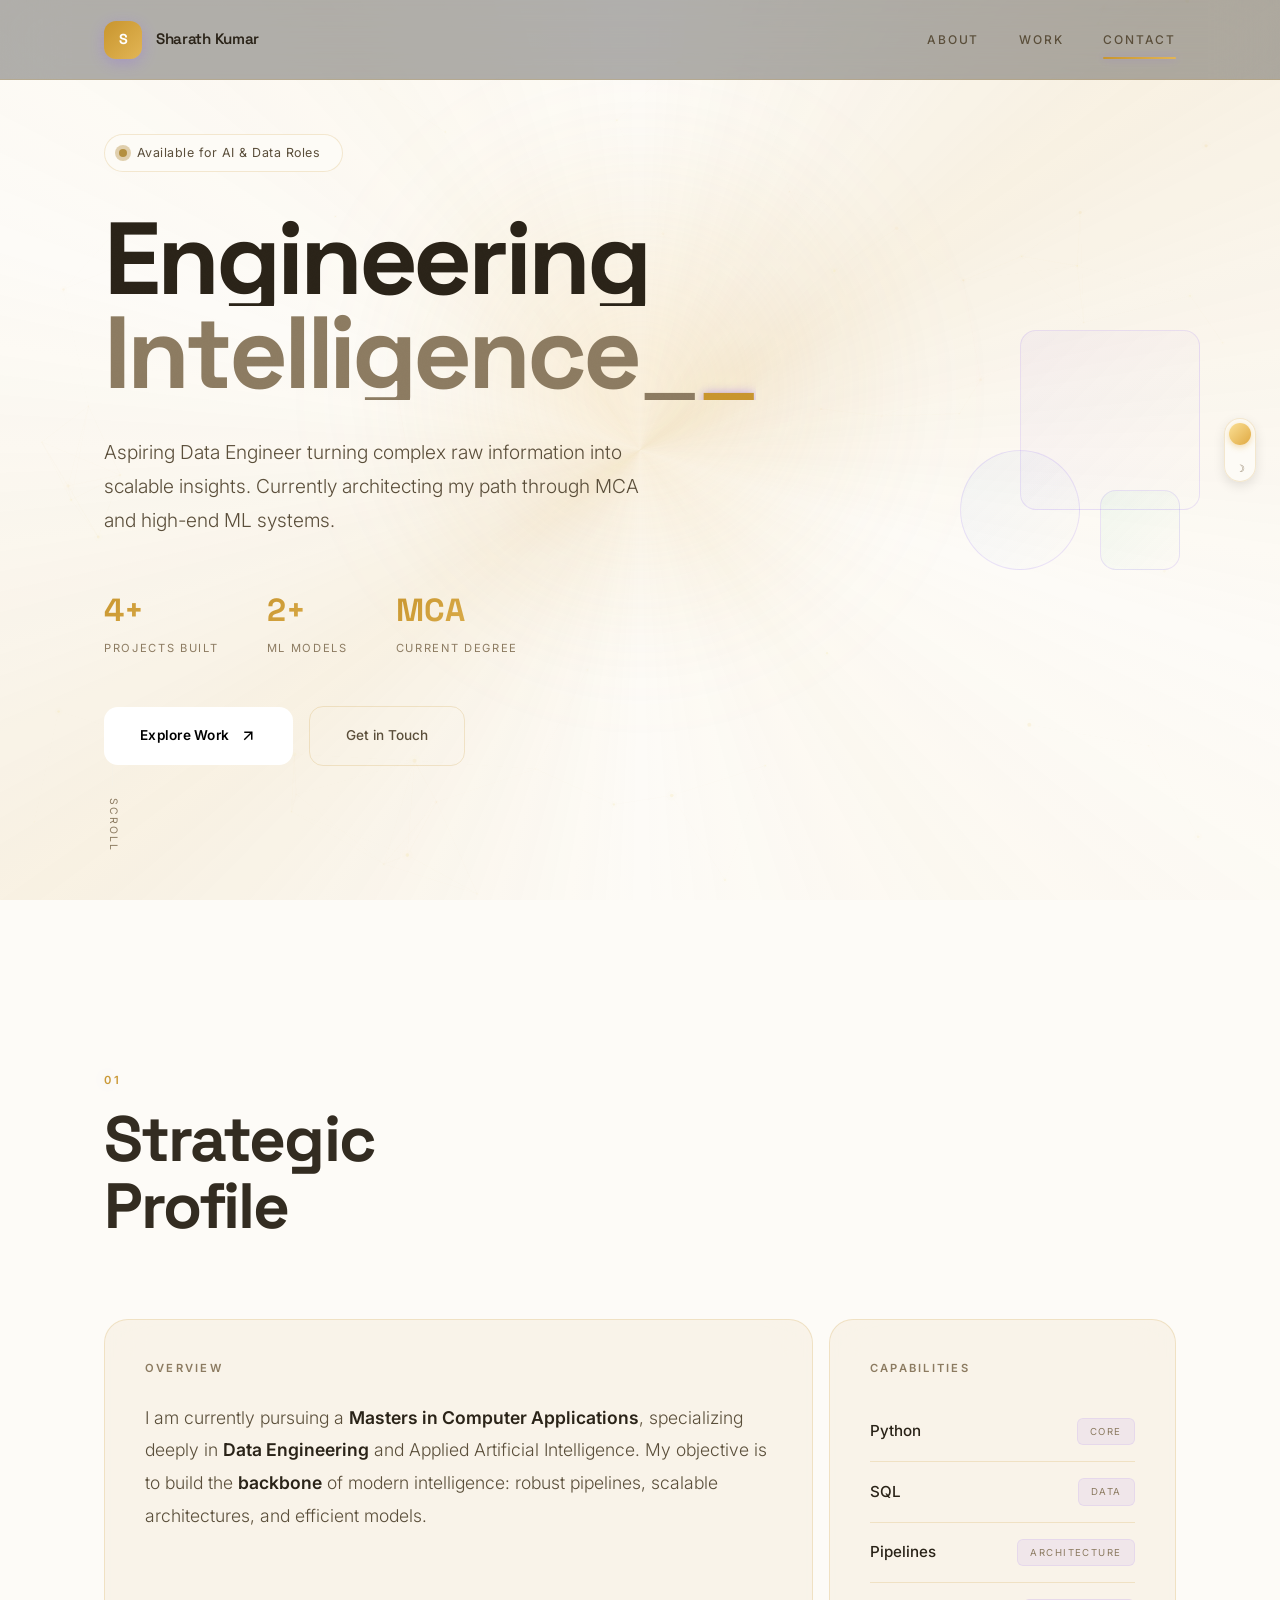
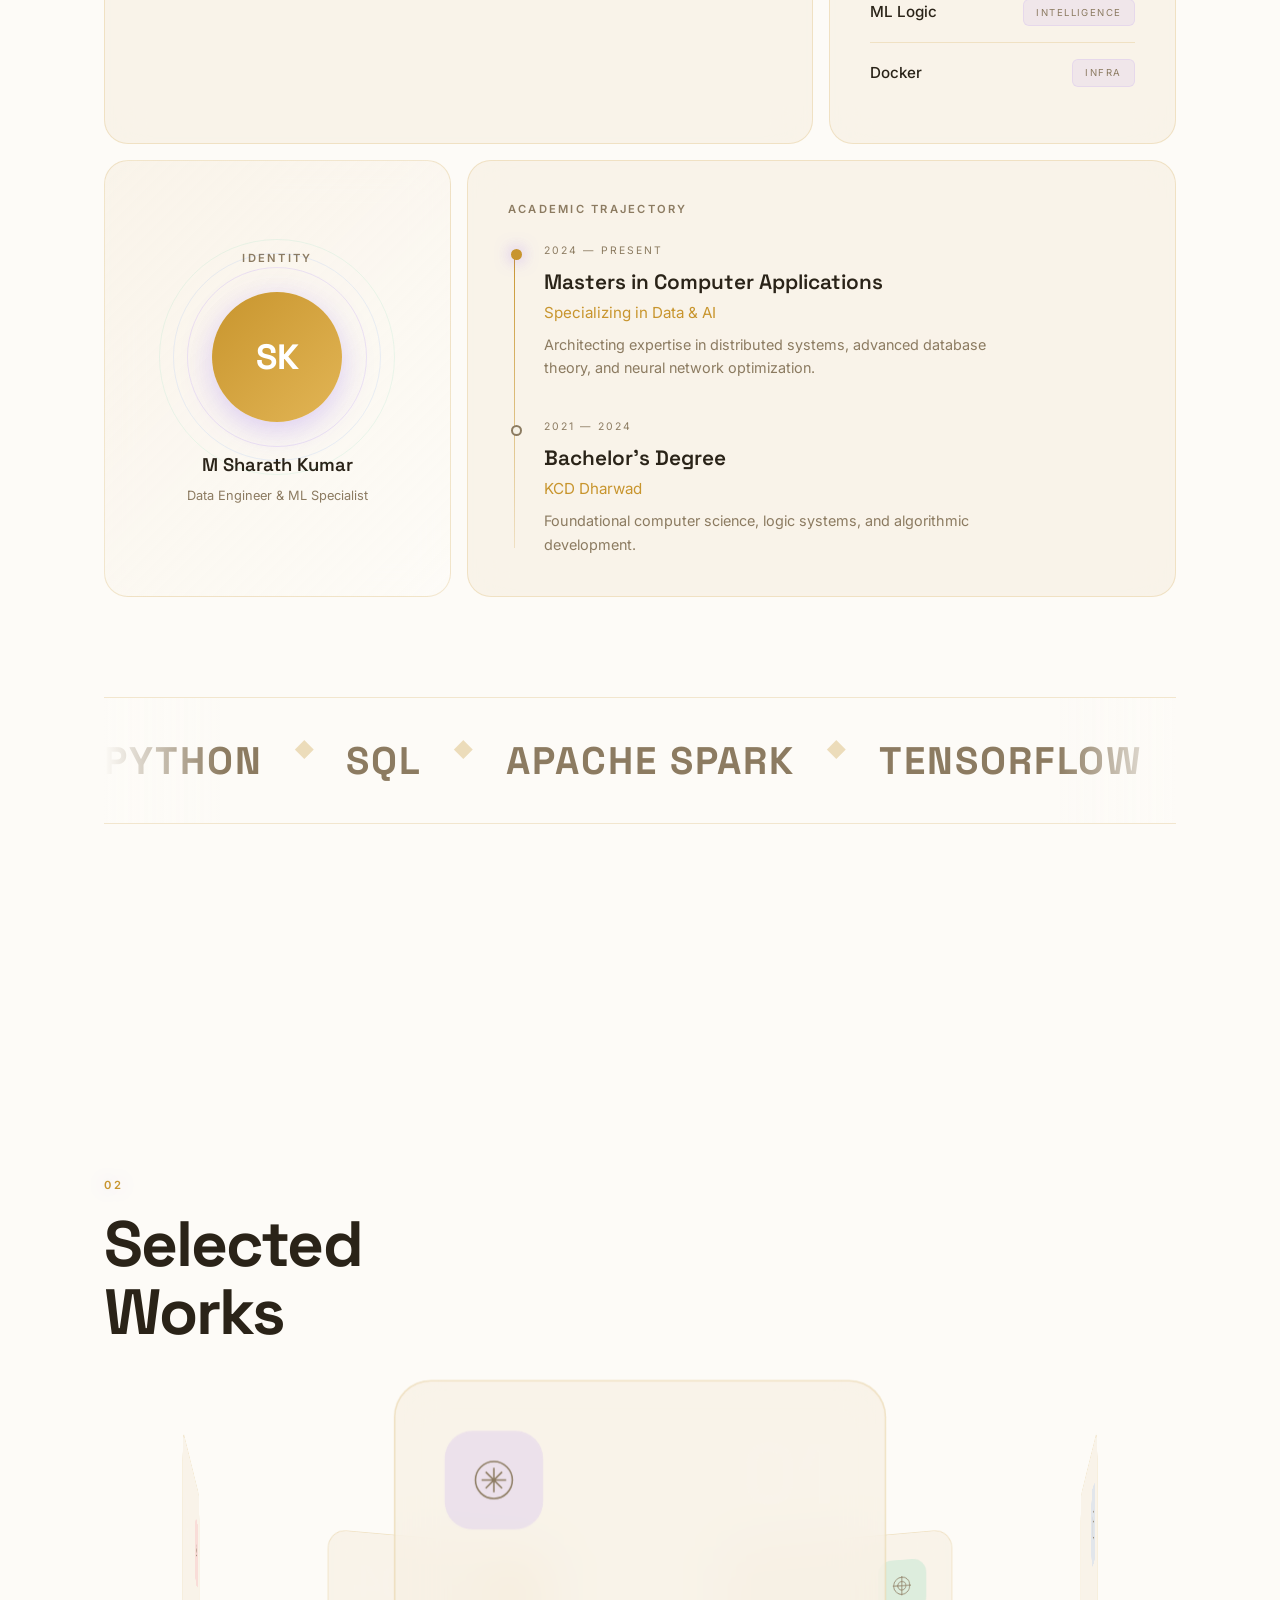
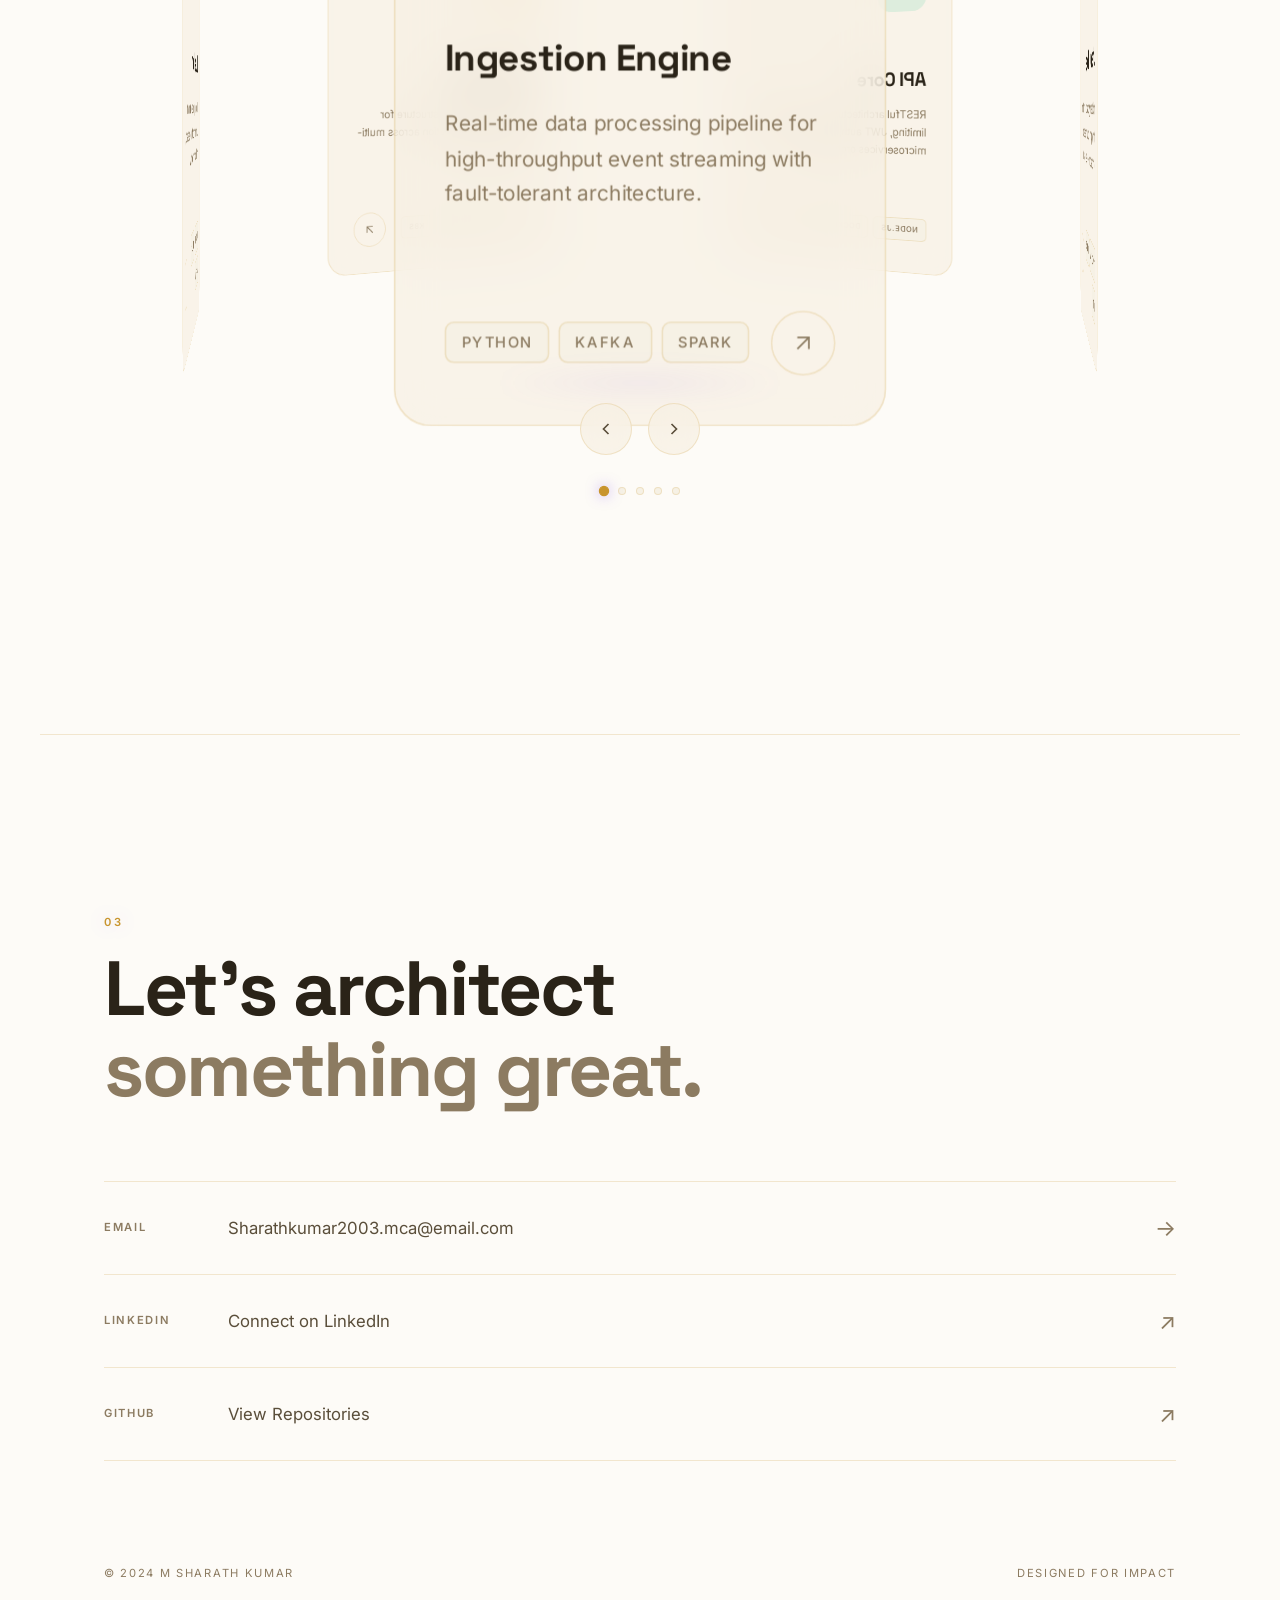
==== commit 9282a5b3: "feat: implement dual-theme Divine Light (Sunlight/Moonlight)" ====
--- a/index.html
+++ b/index.html
@@ -1,24 +1,31 @@
 <!DOCTYPE html>
-<html lang="en">
+<html lang="en" data-theme="moonlight">
+
 <head>
     <meta charset="UTF-8">
     <meta name="viewport" content="width=device-width, initial-scale=1.0">
     <title>M Sharath Kumar | Data Intelligence & Engineering</title>
-    <meta name="description" content="Official portfolio of M Sharath Kumar — Data Engineering, Machine Learning, and AI Systems.">
-    
+    <meta name="description"
+        content="Official portfolio of M Sharath Kumar — Data Engineering, Machine Learning, and AI Systems. Premium 3D immersive experience.">
+
     <link rel="preconnect" href="https://fonts.googleapis.com">
     <link rel="preconnect" href="https://fonts.gstatic.com" crossorigin>
-    <link href="https://fonts.googleapis.com/css2?family=Inter:wght@300;400;500;600;700&family=Space+Grotesk:wght@400;500;600;700&display=swap" rel="stylesheet">
-    
+    <link
+        href="https://fonts.googleapis.com/css2?family=Inter:wght@300;400;500;600;700&family=Space+Grotesk:wght@400;500;600;700&display=swap"
+        rel="stylesheet">
+
     <link rel="stylesheet" href="assets/css/styles.css">
 </head>
+
 <body>
 
     <!-- Page Loader -->
     <div id="loader">
         <div class="loader-inner">
             <div class="loader-text">SK</div>
-            <div class="loader-bar"><div class="loader-fill"></div></div>
+            <div class="loader-bar">
+                <div class="loader-fill"></div>
+            </div>
         </div>
     </div>
 
@@ -27,12 +34,16 @@
 
     <!-- Ambient Background -->
     <div class="ambient-wrapper">
+        <div class="divine-rays"></div>
+        <div class="stars-layer" id="starsLayer"></div>
+        <div class="celestial-orb"></div>
         <canvas id="hero-canvas"></canvas>
         <div class="gradient-orb orb-1"></div>
         <div class="gradient-orb orb-2"></div>
         <div class="gradient-orb orb-3"></div>
     </div>
     <div class="noise-texture"></div>
+    <div class="theme-flash" id="themeFlash"></div>
 
     <!-- Navigation -->
     <nav id="main-nav">
@@ -45,35 +56,86 @@
                 <a href="#about" class="nav-link" data-index="01">About</a>
                 <a href="#projects" class="nav-link" data-index="02">Work</a>
                 <a href="#contact" class="nav-link" data-index="03">Contact</a>
+                <div class="nav-pill"></div>
+            </div>
+            <div class="nav-hamburger" id="hamburger">
+                <span></span>
+                <span></span>
+                <span></span>
             </div>
         </div>
     </nav>
+
+    <!-- Mobile Menu -->
+    <div class="mobile-menu" id="mobile-menu">
+        <a href="#about" class="mobile-link">About</a>
+        <a href="#projects" class="mobile-link">Work</a>
+        <a href="#contact" class="mobile-link">Contact</a>
+    </div>
+
+    <!-- Theme Switcher -->
+    <div class="theme-switcher-container">
+        <div class="theme-switcher" id="themeSwitcher" title="Toggle Theme">
+            <div class="theme-icons">
+                <span class="theme-icon icon-sun">☀</span>
+                <span class="theme-icon icon-moon">☽</span>
+            </div>
+            <div class="theme-knob"></div>
+        </div>
+    </div>
 
     <main>
 
         <!-- ═══════════════ HERO ═══════════════ -->
         <section class="hero" id="home">
             <div class="hero-content">
-                <div class="hero-badge reveal" data-delay="0">
+                <div class="hero-badge">
                     <span class="badge-pulse"></span>
                     Available for AI & Data Roles
                 </div>
-                <h1 class="hero-title reveal" data-delay="100">
-                    <span class="line">Engineering</span>
-                    <span class="line dim">Intelligence<span class="blink">_</span></span>
+                <h1 class="hero-title" id="hero-title">
+                    <span class="line" data-text="Engineering">Engineering</span>
+                    <span class="line dim" data-text="Intelligence_">Intelligence<span class="blink">_</span></span>
                 </h1>
-                <p class="hero-desc reveal" data-delay="200">
-                    Aspiring Data Engineer turning complex raw information into scalable insights. Currently architecting my path through MCA and high-end ML systems.
+                <p class="hero-desc">
+                    Aspiring Data Engineer turning complex raw information into scalable insights. Currently
+                    architecting my path through MCA and high-end ML systems.
                 </p>
-                <div class="hero-cta reveal" data-delay="300">
-                    <a href="#projects" class="btn-primary" id="explore-btn">
+                <div class="hero-stats">
+                    <div class="stat-item">
+                        <span class="stat-number" data-count="5">0</span>
+                        <span class="stat-label">Projects Built</span>
+                    </div>
+                    <div class="stat-item">
+                        <span class="stat-number" data-count="3">0</span>
+                        <span class="stat-label">ML Models</span>
+                    </div>
+                    <div class="stat-item">
+                        <span class="stat-number">MCA</span>
+                        <span class="stat-label">Current Degree</span>
+                    </div>
+                </div>
+                <div class="hero-cta">
+                    <a href="#projects" class="btn-primary magnetic" id="explore-btn">
                         <span>Explore Work</span>
-                        <svg width="18" height="18" viewBox="0 0 24 24" fill="none" stroke="currentColor" stroke-width="2"><line x1="7" y1="17" x2="17" y2="7"/><polyline points="7 7 17 7 17 17"/></svg>
+                        <svg width="18" height="18" viewBox="0 0 24 24" fill="none" stroke="currentColor"
+                            stroke-width="2">
+                            <line x1="7" y1="17" x2="17" y2="7" />
+                            <polyline points="7 7 17 7 17 17" />
+                        </svg>
                     </a>
-                    <a href="#contact" class="btn-ghost" id="contact-btn">Get in Touch</a>
-                </div>
-            </div>
-            <div class="hero-scroll-hint reveal" data-delay="500">
+                    <a href="#contact" class="btn-ghost magnetic" id="contact-btn">Get in Touch</a>
+                </div>
+            </div>
+
+            <!-- Floating 3D Shapes -->
+            <div class="hero-shapes">
+                <div class="hero-shape shape-1"></div>
+                <div class="hero-shape shape-2"></div>
+                <div class="hero-shape shape-3"></div>
+            </div>
+
+            <div class="hero-scroll-hint">
                 <div class="scroll-line"></div>
                 <span>Scroll</span>
             </div>
@@ -88,19 +150,21 @@
 
             <div class="bento-grid">
                 <!-- Overview Card -->
-                <div class="bento-card bento-wide reveal" data-delay="0">
+                <div class="bento-card bento-wide reveal" data-delay="0" data-tilt>
                     <div class="card-label">Overview</div>
                     <p class="card-body-text">
-                        I am currently pursuing a <strong>Masters in Computer Applications</strong>, specializing deeply in <strong>Data Engineering</strong> and Applied Artificial Intelligence. 
-                        My objective is to build the <strong>backbone</strong> of modern intelligence: robust pipelines, scalable architectures, and efficient models.
+                        I am currently pursuing a <strong>Masters in Computer Applications</strong>, specializing deeply
+                        in <strong>Data Engineering</strong> and Applied Artificial Intelligence.
+                        My objective is to build the <strong>backbone</strong> of modern intelligence: robust pipelines,
+                        scalable architectures, and efficient models.
                     </p>
                     <div class="card-accent-line"></div>
                 </div>
 
                 <!-- Skills Card -->
-                <div class="bento-card bento-narrow reveal" data-delay="100">
+                <div class="bento-card bento-narrow reveal" data-delay="100" data-tilt>
                     <div class="card-label">Capabilities</div>
-                    <div class="skill-list">
+                    <div class="skill-list reveal-stagger">
                         <div class="skill-item">
                             <span class="skill-name">Python</span>
                             <span class="skill-tag">Core</span>
@@ -124,8 +188,8 @@
                     </div>
                 </div>
 
-                <!-- Identity Card — ABSTRACT, NO IMAGE -->
-                <div class="bento-card bento-narrow bento-identity reveal" data-delay="200">
+                <!-- Identity Card -->
+                <div class="bento-card bento-narrow bento-identity reveal" data-delay="200" data-tilt>
                     <div class="card-label">Identity</div>
                     <div class="identity-visual">
                         <div class="identity-glyph">SK</div>
@@ -140,7 +204,7 @@
                 </div>
 
                 <!-- Academic Timeline -->
-                <div class="bento-card bento-wide reveal" data-delay="300">
+                <div class="bento-card bento-wide reveal" data-delay="300" data-tilt>
                     <div class="card-label">Academic Trajectory</div>
                     <div class="timeline">
                         <div class="timeline-item">
@@ -149,7 +213,8 @@
                                 <span class="timeline-year">2024 — Present</span>
                                 <h3 class="timeline-title">Masters in Computer Applications</h3>
                                 <p class="timeline-subtitle">Specializing in Data & AI</p>
-                                <p class="timeline-desc">Architecting expertise in distributed systems, advanced database theory, and neural network optimization.</p>
+                                <p class="timeline-desc">Architecting expertise in distributed systems, advanced
+                                    database theory, and neural network optimization.</p>
                             </div>
                         </div>
                         <div class="timeline-item">
@@ -158,7 +223,8 @@
                                 <span class="timeline-year">2021 — 2024</span>
                                 <h3 class="timeline-title">Bachelor's Degree</h3>
                                 <p class="timeline-subtitle">KCD Dharwad</p>
-                                <p class="timeline-desc">Foundational computer science, logic systems, and algorithmic development.</p>
+                                <p class="timeline-desc">Foundational computer science, logic systems, and algorithmic
+                                    development.</p>
                             </div>
                         </div>
                     </div>
@@ -190,108 +256,194 @@
             </div>
         </section>
 
-        <!-- ═══════════════ PROJECTS ═══════════════ -->
+        <!-- ═══════════════ PROJECTS — 3D CAROUSEL ═══════════════ -->
         <section id="projects" class="section">
             <div class="section-header reveal">
                 <span class="section-index">02</span>
                 <h2 class="section-title">Selected<br>Works</h2>
             </div>
 
-            <div class="project-grid">
-                <article class="project-card reveal" data-delay="0" data-color="violet">
-                    <div class="project-visual">
-                        <div class="project-icon">
-                            <svg viewBox="0 0 48 48" fill="none" stroke="currentColor" stroke-width="1.5"><circle cx="24" cy="24" r="18"/><path d="M12 24h24M24 12v24M16 16l16 16M32 16L16 32"/></svg>
-                        </div>
-                        <div class="project-number">01</div>
-                    </div>
-                    <div class="project-info">
-                        <h3 class="project-title">Ingestion Engine</h3>
-                        <p class="project-desc">Real-time data processing pipeline for high-throughput event streaming with fault-tolerant architecture.</p>
-                        <div class="project-tags">
-                            <span>Python</span><span>Kafka</span><span>Spark</span>
-                        </div>
-                    </div>
-                    <div class="project-arrow">
-                        <svg width="24" height="24" viewBox="0 0 24 24" fill="none" stroke="currentColor" stroke-width="1.5"><line x1="7" y1="17" x2="17" y2="7"/><polyline points="7 7 17 7 17 17"/></svg>
-                    </div>
-                </article>
-
-                <article class="project-card reveal" data-delay="100" data-color="blue">
-                    <div class="project-visual">
-                        <div class="project-icon">
-                            <svg viewBox="0 0 48 48" fill="none" stroke="currentColor" stroke-width="1.5"><rect x="8" y="8" width="32" height="32" rx="4"/><path d="M8 20h32M20 20v20"/></svg>
-                        </div>
-                        <div class="project-number">02</div>
-                    </div>
-                    <div class="project-info">
-                        <h3 class="project-title">Latency Model</h3>
-                        <p class="project-desc">Predictive analytics system for network latency optimization using ensemble methods and time-series forecasting.</p>
-                        <div class="project-tags">
-                            <span>TensorFlow</span><span>Pandas</span><span>LSTM</span>
-                        </div>
-                    </div>
-                    <div class="project-arrow">
-                        <svg width="24" height="24" viewBox="0 0 24 24" fill="none" stroke="currentColor" stroke-width="1.5"><line x1="7" y1="17" x2="17" y2="7"/><polyline points="7 7 17 7 17 17"/></svg>
-                    </div>
-                </article>
-
-                <article class="project-card reveal" data-delay="200" data-color="emerald">
-                    <div class="project-visual">
-                        <div class="project-icon">
-                            <svg viewBox="0 0 48 48" fill="none" stroke="currentColor" stroke-width="1.5"><path d="M24 6v36M6 24h36"/><circle cx="24" cy="24" r="8"/><circle cx="24" cy="24" r="16"/></svg>
-                        </div>
-                        <div class="project-number">03</div>
-                    </div>
-                    <div class="project-info">
-                        <h3 class="project-title">API Core</h3>
-                        <p class="project-desc">RESTful architectural backend with rate limiting, JWT auth, and auto-scaling microservices orchestration.</p>
-                        <div class="project-tags">
-                            <span>Node.js</span><span>Docker</span><span>Redis</span>
-                        </div>
-                    </div>
-                    <div class="project-arrow">
-                        <svg width="24" height="24" viewBox="0 0 24 24" fill="none" stroke="currentColor" stroke-width="1.5"><line x1="7" y1="17" x2="17" y2="7"/><polyline points="7 7 17 7 17 17"/></svg>
-                    </div>
-                </article>
-
-                <article class="project-card reveal" data-delay="300" data-color="amber">
-                    <div class="project-visual">
-                        <div class="project-icon">
-                            <svg viewBox="0 0 48 48" fill="none" stroke="currentColor" stroke-width="1.5"><path d="M14 8l20 0M8 16l32 0M14 24l20 0M8 32l32 0M14 40l20 0"/></svg>
-                        </div>
-                        <div class="project-number">04</div>
-                    </div>
-                    <div class="project-info">
-                        <h3 class="project-title">Cloud Sync</h3>
-                        <p class="project-desc">Distributed cloud infrastructure for seamless data replication across multi-region deployments.</p>
-                        <div class="project-tags">
-                            <span>AWS</span><span>Terraform</span><span>K8s</span>
-                        </div>
-                    </div>
-                    <div class="project-arrow">
-                        <svg width="24" height="24" viewBox="0 0 24 24" fill="none" stroke="currentColor" stroke-width="1.5"><line x1="7" y1="17" x2="17" y2="7"/><polyline points="7 7 17 7 17 17"/></svg>
-                    </div>
-                </article>
-
-                <article class="project-card reveal" data-delay="400" data-color="rose">
-                    <div class="project-visual">
-                        <div class="project-icon">
-                            <svg viewBox="0 0 48 48" fill="none" stroke="currentColor" stroke-width="1.5"><path d="M12 36l12-24 12 24"/><path d="M16 28h16"/><circle cx="24" cy="14" r="3"/></svg>
-                        </div>
-                        <div class="project-number">05</div>
-                    </div>
-                    <div class="project-info">
-                        <h3 class="project-title">Neural Flow</h3>
-                        <p class="project-desc">AI pipeline optimization framework automating model training, evaluation, and deployment workflows.</p>
-                        <div class="project-tags">
-                            <span>PyTorch</span><span>MLflow</span><span>Airflow</span>
-                        </div>
-                    </div>
-                    <div class="project-arrow">
-                        <svg width="24" height="24" viewBox="0 0 24 24" fill="none" stroke="currentColor" stroke-width="1.5"><line x1="7" y1="17" x2="17" y2="7"/><polyline points="7 7 17 7 17 17"/></svg>
-                    </div>
-                </article>
+            <div class="carousel-wrapper reveal-scale">
+                <div class="carousel-scene" id="carousel-scene">
+                    <div class="carousel-slider" id="carousel-slider" style="--quantity: 5">
+
+                        <!-- Project 1 -->
+                        <div class="carousel-item" style="--position: 1" data-color="violet">
+                            <div class="carousel-top">
+                                <div class="carousel-icon">
+                                    <svg viewBox="0 0 48 48" fill="none" stroke="currentColor" stroke-width="1.5">
+                                        <circle cx="24" cy="24" r="18" />
+                                        <path d="M12 24h24M24 12v24M16 16l16 16M32 16L16 32" />
+                                    </svg>
+                                </div>
+                                <div class="carousel-number">01</div>
+                            </div>
+                            <div class="carousel-body">
+                                <h3 class="carousel-title">Ingestion Engine</h3>
+                                <p class="carousel-desc">Real-time data processing pipeline for high-throughput event
+                                    streaming with fault-tolerant architecture.</p>
+                            </div>
+                            <div class="carousel-footer">
+                                <div class="carousel-tags">
+                                    <span>Python</span><span>Kafka</span><span>Spark</span>
+                                </div>
+                                <div class="carousel-arrow">
+                                    <svg width="18" height="18" viewBox="0 0 24 24" fill="none" stroke="currentColor"
+                                        stroke-width="1.5">
+                                        <line x1="7" y1="17" x2="17" y2="7" />
+                                        <polyline points="7 7 17 7 17 17" />
+                                    </svg>
+                                </div>
+                            </div>
+                        </div>
+
+                        <!-- Project 2 -->
+                        <div class="carousel-item" style="--position: 2" data-color="blue">
+                            <div class="carousel-top">
+                                <div class="carousel-icon">
+                                    <svg viewBox="0 0 48 48" fill="none" stroke="currentColor" stroke-width="1.5">
+                                        <rect x="8" y="8" width="32" height="32" rx="4" />
+                                        <path d="M8 20h32M20 20v20" />
+                                    </svg>
+                                </div>
+                                <div class="carousel-number">02</div>
+                            </div>
+                            <div class="carousel-body">
+                                <h3 class="carousel-title">Latency Model</h3>
+                                <p class="carousel-desc">Predictive analytics system for network latency optimization
+                                    using ensemble methods and time-series forecasting.</p>
+                            </div>
+                            <div class="carousel-footer">
+                                <div class="carousel-tags">
+                                    <span>TensorFlow</span><span>Pandas</span><span>LSTM</span>
+                                </div>
+                                <div class="carousel-arrow">
+                                    <svg width="18" height="18" viewBox="0 0 24 24" fill="none" stroke="currentColor"
+                                        stroke-width="1.5">
+                                        <line x1="7" y1="17" x2="17" y2="7" />
+                                        <polyline points="7 7 17 7 17 17" />
+                                    </svg>
+                                </div>
+                            </div>
+                        </div>
+
+                        <!-- Project 3 -->
+                        <div class="carousel-item" style="--position: 3" data-color="emerald">
+                            <div class="carousel-top">
+                                <div class="carousel-icon">
+                                    <svg viewBox="0 0 48 48" fill="none" stroke="currentColor" stroke-width="1.5">
+                                        <path d="M24 6v36M6 24h36" />
+                                        <circle cx="24" cy="24" r="8" />
+                                        <circle cx="24" cy="24" r="16" />
+                                    </svg>
+                                </div>
+                                <div class="carousel-number">03</div>
+                            </div>
+                            <div class="carousel-body">
+                                <h3 class="carousel-title">API Core</h3>
+                                <p class="carousel-desc">RESTful architectural backend with rate limiting, JWT auth, and
+                                    auto-scaling microservices orchestration.</p>
+                            </div>
+                            <div class="carousel-footer">
+                                <div class="carousel-tags">
+                                    <span>Node.js</span><span>Docker</span><span>Redis</span>
+                                </div>
+                                <div class="carousel-arrow">
+                                    <svg width="18" height="18" viewBox="0 0 24 24" fill="none" stroke="currentColor"
+                                        stroke-width="1.5">
+                                        <line x1="7" y1="17" x2="17" y2="7" />
+                                        <polyline points="7 7 17 7 17 17" />
+                                    </svg>
+                                </div>
+                            </div>
+                        </div>
+
+                        <!-- Project 4 -->
+                        <div class="carousel-item" style="--position: 4" data-color="amber">
+                            <div class="carousel-top">
+                                <div class="carousel-icon">
+                                    <svg viewBox="0 0 48 48" fill="none" stroke="currentColor" stroke-width="1.5">
+                                        <path d="M14 8l20 0M8 16l32 0M14 24l20 0M8 32l32 0M14 40l20 0" />
+                                    </svg>
+                                </div>
+                                <div class="carousel-number">04</div>
+                            </div>
+                            <div class="carousel-body">
+                                <h3 class="carousel-title">Cloud Sync</h3>
+                                <p class="carousel-desc">Distributed cloud infrastructure for seamless data replication
+                                    across multi-region deployments.</p>
+                            </div>
+                            <div class="carousel-footer">
+                                <div class="carousel-tags">
+                                    <span>AWS</span><span>Terraform</span><span>K8s</span>
+                                </div>
+                                <div class="carousel-arrow">
+                                    <svg width="18" height="18" viewBox="0 0 24 24" fill="none" stroke="currentColor"
+                                        stroke-width="1.5">
+                                        <line x1="7" y1="17" x2="17" y2="7" />
+                                        <polyline points="7 7 17 7 17 17" />
+                                    </svg>
+                                </div>
+                            </div>
+                        </div>
+
+                        <!-- Project 5 -->
+                        <div class="carousel-item" style="--position: 5" data-color="rose">
+                            <div class="carousel-top">
+                                <div class="carousel-icon">
+                                    <svg viewBox="0 0 48 48" fill="none" stroke="currentColor" stroke-width="1.5">
+                                        <path d="M12 36l12-24 12 24" />
+                                        <path d="M16 28h16" />
+                                        <circle cx="24" cy="14" r="3" />
+                                    </svg>
+                                </div>
+                                <div class="carousel-number">05</div>
+                            </div>
+                            <div class="carousel-body">
+                                <h3 class="carousel-title">Neural Flow</h3>
+                                <p class="carousel-desc">AI pipeline optimization framework automating model training,
+                                    evaluation, and deployment workflows.</p>
+                            </div>
+                            <div class="carousel-footer">
+                                <div class="carousel-tags">
+                                    <span>PyTorch</span><span>MLflow</span><span>Airflow</span>
+                                </div>
+                                <div class="carousel-arrow">
+                                    <svg width="18" height="18" viewBox="0 0 24 24" fill="none" stroke="currentColor"
+                                        stroke-width="1.5">
+                                        <line x1="7" y1="17" x2="17" y2="7" />
+                                        <polyline points="7 7 17 7 17 17" />
+                                    </svg>
+                                </div>
+                            </div>
+                        </div>
+
+                    </div>
+                    <div class="carousel-reflection"></div>
+                </div>
+
+                <!-- Controls -->
+                <div class="carousel-controls">
+                    <button class="carousel-btn" id="carousel-prev" aria-label="Previous project">
+                        <svg viewBox="0 0 24 24">
+                            <polyline points="15 18 9 12 15 6" />
+                        </svg>
+                    </button>
+                    <button class="carousel-btn" id="carousel-next" aria-label="Next project">
+                        <svg viewBox="0 0 24 24">
+                            <polyline points="9 18 15 12 9 6" />
+                        </svg>
+                    </button>
+                </div>
+
+                <!-- Dots -->
+                <div class="carousel-dots" id="carousel-dots">
+                    <div class="carousel-dot active" data-index="0"></div>
+                    <div class="carousel-dot" data-index="1"></div>
+                    <div class="carousel-dot" data-index="2"></div>
+                    <div class="carousel-dot" data-index="3"></div>
+                    <div class="carousel-dot" data-index="4"></div>
+                </div>
             </div>
         </section>
 
@@ -312,12 +464,12 @@
                     <span class="contact-value">Sharathkumar2003.mca@email.com</span>
                     <span class="contact-arrow">→</span>
                 </a>
-                <a href="#" class="contact-link" id="linkedin-link">
+                <a href="https://www.linkedin.com/in/sharath-mamidi-536883395/" class="contact-link" id="linkedin-link">
                     <span class="contact-label">LinkedIn</span>
                     <span class="contact-value">Connect on LinkedIn</span>
                     <span class="contact-arrow">↗</span>
                 </a>
-                <a href="#" class="contact-link" id="github-link">
+                <a href="https://github.com/sharath-kumar-2003" class="contact-link" id="github-link">
                     <span class="contact-label">GitHub</span>
                     <span class="contact-value">View Repositories</span>
                     <span class="contact-arrow">↗</span>
@@ -332,4 +484,5 @@
 
     <script src="assets/js/main.js"></script>
 </body>
-</html>
+
+</html>
--- a/assets/css/styles.css
+++ b/assets/css/styles.css
@@ -1,37 +1,87 @@
 /* ═══════════════════════════════════════════
    SHARATH KUMAR — Portfolio 2.0
-   Premium OLED Dark Design System
+   Premium 3D Immersive Design System
    ═══════════════════════════════════════════ */
 
 :root {
-    /* — Colors — */
-    --bg:             #000000;
-    --surface-1:      #050507;
-    --surface-2:      #0a0a0f;
-    --surface-3:      #111118;
-    --border:         rgba(255, 255, 255, 0.04);
-    --border-hover:   rgba(255, 255, 255, 0.10);
-    --text-primary:   #f0f0f5;
-    --text-secondary: #8888a0;
-    --text-muted:     #44445a;
-    --accent-violet:  #8b5cf6;
-    --accent-blue:    #3b82f6;
-    --accent-emerald: #10b981;
-    --accent-amber:   #f59e0b;
-    --accent-rose:    #f43f5e;
-
-    /* — Typography — */
-    --font-body:    'Inter', -apple-system, sans-serif;
+    /* — Fonts — */
+    --font-heading: 'Cormorant Garamond', serif;
+    --font-body: 'Inter', -apple-system, sans-serif;
     --font-display: 'Space Grotesk', sans-serif;
 
     /* — Spacing — */
-    --section-pad:  clamp(80px, 12vw, 160px);
+    --section-pad:  clamp(100px, 14vw, 180px);
     --content-max:  1200px;
     --side-pad:     clamp(24px, 5vw, 80px);
 
     /* — Easing — */
     --ease-out-expo: cubic-bezier(0.16, 1, 0.3, 1);
     --ease-spring:   cubic-bezier(0.34, 1.56, 0.64, 1);
+    --ease-elastic:  cubic-bezier(0.68, -0.55, 0.27, 1.55);
+    
+    --transition-theme: 0.8s cubic-bezier(0.2, 0.8, 0.2, 1);
+}
+
+/* ☀ SUNLIGHT MODE ☀ */
+[data-theme="sunlight"] {
+    --bg: #FDFBF7;
+    --surface-1: rgba(247, 240, 227, 0.7);
+    --surface-2: rgba(253, 251, 247, 0.9);
+    --surface-3: #F6F1E5;
+    --border: rgba(200, 149, 46, 0.2);
+    --border-hover: rgba(200, 149, 46, 0.4);
+    --border-glow: rgba(200, 149, 46, 0.5);
+    
+    --text-primary: #2A2318;
+    --text-secondary: #5A4E3A;
+    --text-muted: #8C7B61;
+    
+    /* Re-mapped Accents for structural compatibility */
+    --accent-violet:  #C8952E; /* Gold */
+    --accent-blue:    #E2B555; /* Aureate */
+    --accent-emerald: #B38E3F;
+    --accent-amber:   #917539;
+    --accent-rose:    #A87A24;
+    --accent-cyan:    #D9A641;
+    
+    /* Specific Divine Variables */
+    --divine-primary: #C8952E;
+    --orb-inner: rgba(235, 185, 85, 0.5);
+    --orb-outer: rgba(210, 160, 60, 0.15);
+    --ray-color: rgba(200, 149, 46, 0.12);
+    --ray-alt: rgba(226, 181, 85, 0.05);
+    --particle-color: rgba(200, 149, 46, 0.6);
+}
+
+/* ☽ MOONLIGHT MODE ☽ */
+[data-theme="moonlight"] {
+    --bg: #10132A;
+    --surface-1: rgba(24, 28, 56, 0.6);
+    --surface-2: rgba(20, 23, 46, 0.8);
+    --surface-3: #181C38;
+    --border: rgba(139, 159, 212, 0.15);
+    --border-hover: rgba(139, 159, 212, 0.3);
+    --border-glow: rgba(139, 159, 212, 0.4);
+    
+    --text-primary: #E8ECF8;
+    --text-secondary: #9AA7D1;
+    --text-muted: #6474AB;
+    
+    /* Re-mapped Accents for structural compatibility */
+    --accent-violet:  #8B9FD4; /* Silver-blue */
+    --accent-blue:    #A5BAEB; /* Ethereal */
+    --accent-emerald: #758AC0;
+    --accent-amber:   #697AA0;
+    --accent-rose:    #9BB0E5;
+    --accent-cyan:    #B2C5F4;
+    
+    /* Specific Divine Variables */
+    --divine-primary: #8B9FD4;
+    --orb-inner: rgba(139, 159, 212, 0.3);
+    --orb-outer: rgba(100, 120, 180, 0.1);
+    --ray-color: rgba(160, 180, 230, 0.04);
+    --ray-alt: rgba(139, 159, 212, 0.02);
+    --particle-color: rgba(165, 186, 235, 0.6);
 }
 
 /* ─── Reset ─── */
@@ -42,7 +92,6 @@
 }
 
 html {
-    scroll-behavior: smooth;
     -webkit-font-smoothing: antialiased;
     -moz-osx-font-smoothing: grayscale;
 }
@@ -53,6 +102,15 @@
     font-family: var(--font-body);
     line-height: 1.6;
     overflow-x: hidden;
+    transition: background-color var(--transition-theme), color var(--transition-theme);
+}
+
+/* Global transitions to ensure all variables change smoothly when data-theme changes */
+* {
+    transition: border-color var(--transition-theme),
+                background-color var(--transition-theme),
+                box-shadow var(--transition-theme),
+                color 0.4s var(--transition-theme);
 }
 
 a {
@@ -61,8 +119,8 @@
 }
 
 strong {
-    color: #fff;
-    font-weight: 500;
+    color: var(--text-primary);
+    font-weight: 600;
 }
 
 ::selection {
@@ -70,8 +128,160 @@
     color: #fff;
 }
 
+img { display: block; max-width: 100%; }
+
 /* ═══════════════════════════════════════════
-   PAGE LOADER
+   THEME SWITCHER
+   ═══════════════════════════════════════════ */
+.theme-switcher-container {
+    position: fixed;
+    right: 24px;
+    top: 50%;
+    transform: translateY(-50%);
+    z-index: 9000;
+    display: flex;
+    flex-direction: column;
+    align-items: center;
+    gap: 12px;
+}
+
+.theme-switcher {
+    width: 32px;
+    height: 64px;
+    border-radius: 20px;
+    background: var(--surface-2);
+    border: 1px solid var(--border);
+    backdrop-filter: blur(10px);
+    cursor: pointer;
+    position: relative;
+    box-shadow: 0 4px 12px rgba(0,0,0,0.1);
+    transition: border-color var(--transition-theme), background var(--transition-theme);
+}
+
+.theme-knob {
+    position: absolute;
+    top: 4px;
+    left: 4px;
+    width: 22px;
+    height: 22px;
+    border-radius: 50%;
+    background: linear-gradient(135deg, #FBE096, #E0A942);
+    box-shadow: 0 2px 6px rgba(224, 169, 66, 0.4);
+    transition: transform var(--transition-theme), background var(--transition-theme), box-shadow var(--transition-theme);
+    pointer-events: none;
+}
+
+/* Moonlight state for knob */
+[data-theme="moonlight"] .theme-knob {
+    transform: translateY(32px);
+    background: linear-gradient(135deg, #E2E8F4, #A5BAEB);
+    box-shadow: 0 2px 6px rgba(165, 186, 235, 0.4);
+}
+
+.theme-icons {
+    position: absolute;
+    inset: 0;
+    display: flex;
+    flex-direction: column;
+    justify-content: space-between;
+    padding: 8px 0;
+    pointer-events: none;
+}
+
+.theme-icon {
+    font-size: 10px;
+    text-align: center;
+    line-height: 1;
+    color: var(--text-muted);
+    transition: color var(--transition-theme);
+}
+
+[data-theme="sunlight"] .icon-sun { color: transparent; }
+[data-theme="moonlight"] .icon-moon { color: transparent; }
+
+.theme-flash {
+    position: fixed;
+    inset: 0;
+    background: radial-gradient(circle at right center, var(--divine-primary) 0%, transparent 100%);
+    opacity: 0;
+    pointer-events: none;
+    z-index: 8999;
+    mix-blend-mode: screen;
+}
+
+.theme-flash.active {
+    animation: flashEffect 1.2s cubic-bezier(0.2, 0.8, 0.2, 1) forwards;
+}
+
+@keyframes flashEffect {
+    0% { opacity: 0; transform: scale(0.8); }
+    20% { opacity: 0.8; transform: scale(1.5); }
+    100% { opacity: 0; transform: scale(2); }
+}
+
+/* ═══════════════════════════════════════════
+   DIVINE BACKGROUND ELEMENTS
+   ═══════════════════════════════════════════ */
+.divine-rays {
+    position: absolute;
+    inset: -50%;
+    background: conic-gradient(from 0deg, 
+        transparent 0%, var(--ray-color) 15%, transparent 30%, 
+        var(--ray-alt) 40%, transparent 50%, var(--ray-color) 65%, 
+        transparent 80%, var(--ray-alt) 90%, transparent 100%);
+    animation: rotateRays 120s linear infinite;
+    mix-blend-mode: plus-lighter;
+    opacity: 0.8;
+}
+
+@keyframes rotateRays {
+    from { transform: rotate(0deg); }
+    to { transform: rotate(360deg); }
+}
+
+.celestial-orb {
+    position: absolute;
+    top: 10%;
+    left: 50%;
+    transform: translateX(-50%);
+    width: 600px;
+    height: 600px;
+    border-radius: 50%;
+    background: radial-gradient(circle, var(--orb-inner) 0%, var(--orb-outer) 40%, transparent 70%);
+    filter: blur(40px);
+    mix-blend-mode: screen;
+}
+
+[data-theme="sunlight"] .celestial-orb {
+    mix-blend-mode: multiply;
+    opacity: 0.4;
+}
+
+.stars-layer {
+    position: absolute;
+    inset: 0;
+    opacity: 0;
+    transition: opacity 1.5s ease;
+}
+
+[data-theme="moonlight"] .stars-layer {
+    opacity: 1;
+}
+
+.star {
+    position: absolute;
+    background: white;
+    border-radius: 50%;
+    animation: twinkle var(--duration) ease-in-out infinite alternate;
+}
+
+@keyframes twinkle {
+    0% { opacity: 0.1; transform: scale(0.8); }
+    100% { opacity: 1; transform: scale(1.2); box-shadow: 0 0 4px white; }
+}
+
+/* ═══════════════════════════════════════════
+   PAGE LOADER — Dramatic
    ═══════════════════════════════════════════ */
 #loader {
     position: fixed;
@@ -87,25 +297,44 @@
 #loader.hidden {
     opacity: 0;
     visibility: hidden;
+    pointer-events: none;
 }
 
 .loader-inner {
     display: flex;
     flex-direction: column;
     align-items: center;
-    gap: 24px;
+    gap: 32px;
 }
 
 .loader-text {
     font-family: var(--font-display);
-    font-size: 2rem;
+    font-size: 3rem;
     font-weight: 700;
-    letter-spacing: 0.2em;
+    letter-spacing: 0.3em;
     color: var(--text-primary);
+    position: relative;
+}
+
+.loader-text::after {
+    content: '';
+    position: absolute;
+    bottom: -8px;
+    left: 0;
+    width: 100%;
+    height: 2px;
+    background: linear-gradient(90deg, var(--accent-violet), var(--accent-blue), var(--accent-emerald));
+    animation: loaderShimmer 1.5s ease infinite;
+}
+
+@keyframes loaderShimmer {
+    0% { opacity: 0.3; transform: scaleX(0.3); }
+    50% { opacity: 1; transform: scaleX(1); }
+    100% { opacity: 0.3; transform: scaleX(0.3); }
 }
 
 .loader-bar {
-    width: 120px;
+    width: 160px;
     height: 2px;
     background: var(--surface-3);
     border-radius: 2px;
@@ -115,7 +344,7 @@
 .loader-fill {
     width: 100%;
     height: 100%;
-    background: linear-gradient(90deg, var(--accent-violet), var(--accent-blue));
+    background: linear-gradient(90deg, var(--accent-violet), var(--accent-blue), var(--accent-emerald));
     transform-origin: left;
     animation: loaderFill 1.5s var(--ease-out-expo) infinite;
 }
@@ -138,10 +367,11 @@
     background: linear-gradient(90deg, var(--accent-violet), var(--accent-blue), var(--accent-emerald));
     z-index: 9999;
     transition: width 0.05s linear;
+    box-shadow: 0 0 10px var(--accent-violet), 0 0 20px rgba(139, 92, 246, 0.3);
 }
 
 /* ═══════════════════════════════════════════
-   AMBIENT BACKGROUND
+   ANIMATED GRADIENT MESH BACKGROUND
    ═══════════════════════════════════════════ */
 .ambient-wrapper {
     position: fixed;
@@ -156,63 +386,65 @@
     inset: 0;
     width: 100%;
     height: 100%;
-    opacity: 0.25;
+    opacity: 0.3;
 }
 
 .gradient-orb {
     position: absolute;
     border-radius: 50%;
-    filter: blur(100px);
+    filter: blur(120px);
     opacity: 0;
-    animation: orbFloat 20s ease-in-out infinite;
+    will-change: transform, opacity;
+    animation: orbFloat 25s ease-in-out infinite;
 }
 
 .orb-1 {
+    width: 700px;
+    height: 700px;
+    top: -300px;
+    left: -200px;
+    background: radial-gradient(circle, rgba(139, 92, 246, 0.15) 0%, transparent 70%);
+    animation-delay: 0s;
+}
+
+.orb-2 {
     width: 600px;
     height: 600px;
-    top: -200px;
-    left: -100px;
-    background: radial-gradient(circle, rgba(139, 92, 246, 0.12) 0%, transparent 70%);
-    animation-delay: 0s;
-}
-
-.orb-2 {
+    bottom: -150px;
+    right: -150px;
+    background: radial-gradient(circle, rgba(59, 130, 246, 0.1) 0%, transparent 70%);
+    animation-delay: -8s;
+}
+
+.orb-3 {
     width: 500px;
     height: 500px;
-    bottom: -100px;
-    right: -100px;
-    background: radial-gradient(circle, rgba(59, 130, 246, 0.08) 0%, transparent 70%);
-    animation-delay: -7s;
-}
-
-.orb-3 {
-    width: 400px;
-    height: 400px;
-    top: 50%;
-    left: 50%;
+    top: 40%;
+    left: 40%;
     transform: translate(-50%, -50%);
-    background: radial-gradient(circle, rgba(16, 185, 129, 0.06) 0%, transparent 70%);
-    animation-delay: -14s;
+    background: radial-gradient(circle, rgba(16, 185, 129, 0.08) 0%, transparent 70%);
+    animation-delay: -16s;
 }
 
 @keyframes orbFloat {
     0%, 100% { opacity: 0.5; transform: translate(0, 0) scale(1); }
-    25%      { opacity: 0.8; transform: translate(30px, -20px) scale(1.05); }
-    50%      { opacity: 0.6; transform: translate(-20px, 30px) scale(0.95); }
-    75%      { opacity: 0.9; transform: translate(10px, 10px) scale(1.02); }
+    25%      { opacity: 0.9; transform: translate(40px, -30px) scale(1.08); }
+    50%      { opacity: 0.6; transform: translate(-30px, 40px) scale(0.92); }
+    75%      { opacity: 1; transform: translate(20px, 15px) scale(1.04); }
 }
 
 .noise-texture {
     position: fixed;
     inset: 0;
-    opacity: 0.015;
-    background-image: url("data:image/svg+xml,%3Csvg viewBox='0 0 256 256' xmlns='http://www.w3.org/2000/svg'%3E%3Cfilter id='n'%3E%3CfeTurbulence type='fractalNoise' baseFrequency='0.9' numOctaves='4' stitchTiles='stitch'/%3E%3C/filter%3E%3Crect width='100%25' height='100%25' filter='url(%23n)'/%3E%3C/svg%3E");
+    opacity: 0.018;
+    background-image: url("data:image/svg+xml,%3Csvg viewBox='0 0 512 512' xmlns='http://www.w3.org/2000/svg'%3E%3Cfilter id='n'%3E%3CfeTurbulence type='fractalNoise' baseFrequency='0.85' numOctaves='5' stitchTiles='stitch'/%3E%3C/filter%3E%3Crect width='100%25' height='100%25' filter='url(%23n)'/%3E%3C/svg%3E");
     pointer-events: none;
     z-index: 100;
+    mix-blend-mode: overlay;
 }
 
 /* ═══════════════════════════════════════════
-   NAVIGATION
+   NAVIGATION — Premium with Morphing Pill
    ═══════════════════════════════════════════ */
 #main-nav {
     position: fixed;
@@ -224,16 +456,17 @@
     align-items: center;
     justify-content: center;
     z-index: 500;
-    background: rgba(0, 0, 0, 0.4);
-    backdrop-filter: blur(24px);
-    -webkit-backdrop-filter: blur(24px);
+    background: rgba(0, 0, 0, 0.3);
+    backdrop-filter: blur(30px);
+    -webkit-backdrop-filter: blur(30px);
     border-bottom: 1px solid var(--border);
-    transition: all 0.4s var(--ease-out-expo);
+    transition: all 0.5s var(--ease-out-expo);
 }
 
 #main-nav.scrolled {
-    background: rgba(0, 0, 0, 0.8);
-    height: 64px;
+    background: rgba(0, 0, 0, 0.85);
+    height: 60px;
+    border-bottom-color: var(--border-hover);
 }
 
 .nav-inner {
@@ -248,18 +481,18 @@
 .nav-logo {
     display: flex;
     align-items: center;
-    gap: 12px;
-    transition: opacity 0.3s;
+    gap: 14px;
+    transition: all 0.4s var(--ease-out-expo);
 }
 
 .nav-logo:hover {
-    opacity: 0.7;
+    transform: scale(1.02);
 }
 
 .logo-mark {
-    width: 36px;
-    height: 36px;
-    border-radius: 10px;
+    width: 38px;
+    height: 38px;
+    border-radius: 12px;
     background: linear-gradient(135deg, var(--accent-violet), var(--accent-blue));
     display: flex;
     align-items: center;
@@ -268,6 +501,12 @@
     font-weight: 700;
     font-size: 0.9rem;
     color: #fff;
+    box-shadow: 0 4px 16px rgba(139, 92, 246, 0.3);
+    transition: box-shadow 0.4s;
+}
+
+.nav-logo:hover .logo-mark {
+    box-shadow: 0 4px 24px rgba(139, 92, 246, 0.5);
 }
 
 .logo-text {
@@ -280,6 +519,19 @@
 .nav-links {
     display: flex;
     gap: 40px;
+    position: relative;
+}
+
+/* Morphing Pill Indicator */
+.nav-pill {
+    position: absolute;
+    bottom: -6px;
+    height: 2px;
+    background: linear-gradient(90deg, var(--accent-violet), var(--accent-blue));
+    border-radius: 2px;
+    transition: all 0.4s var(--ease-out-expo);
+    box-shadow: 0 0 8px rgba(139, 92, 246, 0.4);
+    pointer-events: none;
 }
 
 .nav-link {
@@ -290,30 +542,97 @@
     color: var(--text-secondary);
     position: relative;
     padding: 4px 0;
-    transition: color 0.3s;
-}
-
-.nav-link::after {
-    content: '';
-    position: absolute;
-    bottom: -2px;
-    left: 0;
-    width: 0;
-    height: 1px;
-    background: var(--accent-violet);
-    transition: width 0.3s var(--ease-out-expo);
+    transition: color 0.4s, transform 0.3s var(--ease-spring);
 }
 
 .nav-link:hover {
     color: #fff;
-}
-
-.nav-link:hover::after {
-    width: 100%;
+    transform: translateY(-1px);
+}
+
+.nav-link.is-active {
+    color: #fff;
+}
+
+/* Hamburger */
+.nav-hamburger {
+    display: none;
+    flex-direction: column;
+    gap: 5px;
+    cursor: pointer;
+    padding: 4px;
+    z-index: 600;
+}
+
+.nav-hamburger span {
+    width: 24px;
+    height: 2px;
+    background: var(--text-primary);
+    border-radius: 2px;
+    transition: all 0.3s var(--ease-out-expo);
+    transform-origin: center;
+}
+
+.nav-hamburger.active span:nth-child(1) {
+    transform: rotate(45deg) translate(5px, 5px);
+}
+
+.nav-hamburger.active span:nth-child(2) {
+    opacity: 0;
+    transform: scaleX(0);
+}
+
+.nav-hamburger.active span:nth-child(3) {
+    transform: rotate(-45deg) translate(5px, -5px);
+}
+
+/* Mobile Menu Overlay */
+.mobile-menu {
+    display: none;
+    position: fixed;
+    inset: 0;
+    background: rgba(0, 0, 0, 0.95);
+    backdrop-filter: blur(30px);
+    z-index: 550;
+    flex-direction: column;
+    align-items: center;
+    justify-content: center;
+    gap: 40px;
+    opacity: 0;
+    visibility: hidden;
+    transition: all 0.5s var(--ease-out-expo);
+}
+
+.mobile-menu.open {
+    opacity: 1;
+    visibility: visible;
+}
+
+.mobile-menu .mobile-link {
+    font-family: var(--font-display);
+    font-size: 2rem;
+    font-weight: 600;
+    color: var(--text-secondary);
+    transition: all 0.3s;
+    transform: translateY(20px);
+    opacity: 0;
+}
+
+.mobile-menu.open .mobile-link {
+    transform: translateY(0);
+    opacity: 1;
+}
+
+.mobile-menu .mobile-link:nth-child(1) { transition-delay: 0.1s; }
+.mobile-menu .mobile-link:nth-child(2) { transition-delay: 0.2s; }
+.mobile-menu .mobile-link:nth-child(3) { transition-delay: 0.3s; }
+
+.mobile-menu .mobile-link:hover {
+    color: #fff;
 }
 
 /* ═══════════════════════════════════════════
-   HERO
+   HERO — Split Text + Floating Shapes
    ═══════════════════════════════════════════ */
 .hero {
     min-height: 100vh;
@@ -326,15 +645,82 @@
 }
 
 .hero-content {
-    max-width: 800px;
+    max-width: 850px;
     z-index: 10;
+}
+
+/* Floating 3D shapes */
+.hero-shapes {
+    position: absolute;
+    right: 0;
+    top: 50%;
+    transform: translateY(-50%);
+    width: 400px;
+    height: 400px;
+    z-index: 1;
+    perspective: 800px;
+}
+
+.hero-shape {
+    position: absolute;
+    border: 1px solid rgba(139, 92, 246, 0.15);
+    border-radius: 16px;
+    will-change: transform;
+}
+
+.shape-1 {
+    width: 180px;
+    height: 180px;
+    top: 20%;
+    right: 10%;
+    animation: floatShape1 12s ease-in-out infinite;
+    background: linear-gradient(135deg, rgba(139, 92, 246, 0.05), transparent);
+}
+
+.shape-2 {
+    width: 120px;
+    height: 120px;
+    top: 50%;
+    right: 40%;
+    animation: floatShape2 15s ease-in-out infinite;
+    border-radius: 50%;
+    background: linear-gradient(135deg, rgba(59, 130, 246, 0.05), transparent);
+}
+
+.shape-3 {
+    width: 80px;
+    height: 80px;
+    bottom: 20%;
+    right: 15%;
+    animation: floatShape3 10s ease-in-out infinite;
+    background: linear-gradient(135deg, rgba(16, 185, 129, 0.05), transparent);
+}
+
+@keyframes floatShape1 {
+    0%, 100% { transform: translateY(0) rotateX(0deg) rotateY(0deg); }
+    25% { transform: translateY(-20px) rotateX(10deg) rotateY(15deg); }
+    50% { transform: translateY(10px) rotateX(-5deg) rotateY(-10deg); }
+    75% { transform: translateY(-15px) rotateX(8deg) rotateY(5deg); }
+}
+
+@keyframes floatShape2 {
+    0%, 100% { transform: translateY(0) rotate(0deg) scale(1); }
+    33% { transform: translateY(-25px) rotate(120deg) scale(1.05); }
+    66% { transform: translateY(15px) rotate(240deg) scale(0.95); }
+}
+
+@keyframes floatShape3 {
+    0%, 100% { transform: translate(0, 0) rotate(0deg); }
+    25% { transform: translate(15px, -20px) rotate(90deg); }
+    50% { transform: translate(-10px, 10px) rotate(180deg); }
+    75% { transform: translate(20px, -5px) rotate(270deg); }
 }
 
 .hero-badge {
     display: inline-flex;
     align-items: center;
     gap: 10px;
-    padding: 8px 20px 8px 14px;
+    padding: 8px 22px 8px 14px;
     border-radius: 100px;
     background: var(--surface-2);
     border: 1px solid var(--border);
@@ -342,6 +728,14 @@
     color: var(--text-secondary);
     letter-spacing: 0.04em;
     margin-bottom: 40px;
+    backdrop-filter: blur(12px);
+    animation: badgeFadeIn 0.8s var(--ease-out-expo) both;
+    animation-delay: 0.5s;
+}
+
+@keyframes badgeFadeIn {
+    from { opacity: 0; transform: translateY(10px) scale(0.95); }
+    to   { opacity: 1; transform: translateY(0) scale(1); }
 }
 
 .badge-pulse {
@@ -355,7 +749,7 @@
 .badge-pulse::after {
     content: '';
     position: absolute;
-    inset: -3px;
+    inset: -4px;
     border-radius: 50%;
     background: var(--accent-emerald);
     opacity: 0.4;
@@ -364,20 +758,33 @@
 
 @keyframes pulse {
     0%, 100% { transform: scale(1); opacity: 0.4; }
-    50%      { transform: scale(2.2); opacity: 0; }
-}
-
+    50%      { transform: scale(2.5); opacity: 0; }
+}
+
+/* Split Text Title */
 .hero-title {
     font-family: var(--font-display);
-    font-size: clamp(3rem, 7.5vw, 6.5rem);
+    font-size: clamp(3.2rem, 8vw, 7rem);
     font-weight: 700;
-    line-height: 0.95;
+    line-height: 0.92;
     letter-spacing: -0.04em;
-    margin-bottom: 32px;
+    margin-bottom: 36px;
 }
 
 .hero-title .line {
     display: block;
+    overflow: hidden;
+}
+
+.hero-title .char {
+    display: inline-block;
+    transform: translateY(110%);
+    animation: charReveal 0.8s var(--ease-out-expo) both;
+}
+
+@keyframes charReveal {
+    from { transform: translateY(110%) rotate(5deg); opacity: 0; }
+    to   { transform: translateY(0) rotate(0deg); opacity: 1; }
 }
 
 .hero-title .dim {
@@ -387,6 +794,7 @@
 .blink {
     animation: blink 1s step-end infinite;
     color: var(--accent-violet);
+    text-shadow: 0 0 10px rgba(139, 92, 246, 0.5);
 }
 
 @keyframes blink {
@@ -395,34 +803,80 @@
 }
 
 .hero-desc {
-    font-size: 1.15rem;
+    font-size: 1.2rem;
     color: var(--text-secondary);
-    max-width: 520px;
-    line-height: 1.7;
+    max-width: 540px;
+    line-height: 1.75;
     margin-bottom: 48px;
     font-weight: 300;
-}
-
+    opacity: 0;
+    animation: fadeSlideUp 0.8s var(--ease-out-expo) both;
+    animation-delay: 1s;
+}
+
+@keyframes fadeSlideUp {
+    from { opacity: 0; transform: translateY(24px); }
+    to   { opacity: 1; transform: translateY(0); }
+}
+
+/* Stats Row */
+.hero-stats {
+    display: flex;
+    gap: 48px;
+    margin-bottom: 48px;
+    opacity: 0;
+    animation: fadeSlideUp 0.8s var(--ease-out-expo) both;
+    animation-delay: 1.1s;
+}
+
+.stat-item {
+    display: flex;
+    flex-direction: column;
+    gap: 4px;
+}
+
+.stat-number {
+    font-family: var(--font-display);
+    font-size: 2rem;
+    font-weight: 700;
+    background: linear-gradient(135deg, var(--accent-violet), var(--accent-blue));
+    -webkit-background-clip: text;
+    -webkit-text-fill-color: transparent;
+    background-clip: text;
+}
+
+.stat-label {
+    font-size: 0.7rem;
+    text-transform: uppercase;
+    letter-spacing: 0.15em;
+    color: var(--text-muted);
+}
+
+/* CTA Buttons */
 .hero-cta {
     display: flex;
     gap: 16px;
     align-items: center;
+    opacity: 0;
+    animation: fadeSlideUp 0.8s var(--ease-out-expo) both;
+    animation-delay: 1.3s;
 }
 
 .btn-primary {
     display: inline-flex;
     align-items: center;
     gap: 10px;
-    padding: 16px 32px;
+    padding: 18px 36px;
     background: #fff;
     color: #000;
     font-weight: 600;
     font-size: 0.85rem;
-    border-radius: 12px;
+    border-radius: 14px;
     letter-spacing: 0.02em;
-    transition: all 0.3s var(--ease-out-expo);
+    transition: all 0.4s var(--ease-out-expo);
     position: relative;
     overflow: hidden;
+    will-change: transform;
 }
 
 .btn-primary::before {
@@ -431,12 +885,30 @@
     inset: 0;
     background: linear-gradient(135deg, var(--accent-violet), var(--accent-blue));
     opacity: 0;
-    transition: opacity 0.3s;
+    transition: opacity 0.4s;
+}
+
+.btn-primary::after {
+    content: '';
+    position: absolute;
+    width: 200px;
+    height: 200px;
+    background: radial-gradient(circle, rgba(255, 255, 255, 0.3), transparent 70%);
+    top: var(--ripple-y, 50%);
+    left: var(--ripple-x, 50%);
+    transform: translate(-50%, -50%) scale(0);
+    border-radius: 50%;
+    transition: transform 0.6s var(--ease-out-expo);
+    pointer-events: none;
+}
+
+.btn-primary.ripple::after {
+    transform: translate(-50%, -50%) scale(1);
 }
 
 .btn-primary:hover {
-    transform: translateY(-2px);
-    box-shadow: 0 8px 32px rgba(139, 92, 246, 0.3);
+    transform: translateY(-3px);
+    box-shadow: 0 12px 40px rgba(139, 92, 246, 0.35);
 }
 
 .btn-primary:hover::before {
@@ -455,21 +927,38 @@
 }
 
 .btn-ghost {
-    padding: 16px 32px;
+    padding: 18px 36px;
     font-weight: 500;
     font-size: 0.85rem;
     color: var(--text-secondary);
     border: 1px solid var(--border);
-    border-radius: 12px;
-    transition: all 0.3s var(--ease-out-expo);
+    border-radius: 14px;
+    transition: all 0.4s var(--ease-out-expo);
+    position: relative;
+    overflow: hidden;
+}
+
+.btn-ghost::before {
+    content: '';
+    position: absolute;
+    inset: 0;
+    background: linear-gradient(135deg, rgba(139, 92, 246, 0.08), rgba(59, 130, 246, 0.05));
+    opacity: 0;
+    transition: opacity 0.4s;
 }
 
 .btn-ghost:hover {
     color: #fff;
-    border-color: var(--border-hover);
-    background: var(--surface-2);
-}
-
+    border-color: var(--border-glow);
+    transform: translateY(-3px);
+    box-shadow: 0 8px 32px rgba(139, 92, 246, 0.15);
+}
+
+.btn-ghost:hover::before {
+    opacity: 1;
+}
+
+/* Scroll Hint */
 .hero-scroll-hint {
     position: absolute;
     bottom: 48px;
@@ -478,6 +967,9 @@
     flex-direction: column;
     align-items: center;
     gap: 12px;
+    opacity: 0;
+    animation: fadeSlideUp 0.8s var(--ease-out-expo) both;
+    animation-delay: 1.5s;
 }
 
 .hero-scroll-hint span {
@@ -522,7 +1014,7 @@
 }
 
 .section-header {
-    margin-bottom: 64px;
+    margin-bottom: 72px;
 }
 
 .section-index {
@@ -533,18 +1025,28 @@
     color: var(--accent-violet);
     margin-bottom: 16px;
     font-weight: 600;
+    text-shadow: 0 0 20px rgba(139, 92, 246, 0.3);
 }
 
 .section-title {
     font-family: var(--font-display);
-    font-size: clamp(2.5rem, 5vw, 4rem);
+    font-size: clamp(2.5rem, 5vw, 4.5rem);
     font-weight: 700;
     line-height: 1.05;
     letter-spacing: -0.03em;
 }
 
+.section-title .title-line {
+    display: block;
+    overflow: hidden;
+}
+
+.section-title .title-word {
+    display: inline-block;
+}
+
 /* ═══════════════════════════════════════════
-   BENTO GRID
+   BENTO GRID — Glassmorphism 3D
    ═══════════════════════════════════════════ */
 .bento-grid {
     display: grid;
@@ -554,18 +1056,70 @@
 
 .bento-card {
     background: var(--surface-1);
+    backdrop-filter: blur(20px);
+    -webkit-backdrop-filter: blur(20px);
     border: 1px solid var(--border);
-    border-radius: 20px;
-    padding: 36px;
+    border-radius: 24px;
+    padding: 40px;
     position: relative;
     overflow: hidden;
-    transition: border-color 0.4s, transform 0.4s var(--ease-out-expo), box-shadow 0.4s;
+    transition: border-color 0.5s, transform 0.5s var(--ease-out-expo), box-shadow 0.5s;
+    will-change: transform;
+}
+
+/* Animated border gradient on hover */
+.bento-card::before {
+    content: '';
+    position: absolute;
+    inset: -1px;
+    border-radius: 25px;
+    padding: 1px;
+    background: conic-gradient(from var(--border-angle, 0deg), transparent 40%, var(--accent-violet) 50%, var(--accent-blue) 55%, transparent 65%);
+    -webkit-mask: linear-gradient(#fff 0 0) content-box, linear-gradient(#fff 0 0);
+    mask: linear-gradient(#fff 0 0) content-box, linear-gradient(#fff 0 0);
+    -webkit-mask-composite: xor;
+    mask-composite: exclude;
+    opacity: 0;
+    transition: opacity 0.5s;
+    pointer-events: none;
+}
+
+.bento-card:hover::before {
+    opacity: 1;
+    animation: borderRotate 3s linear infinite;
+}
+
+@keyframes borderRotate {
+    to { --border-angle: 360deg; }
+}
+
+@property --border-angle {
+    syntax: '<angle>';
+    inherits: false;
+    initial-value: 0deg;
+}
+
+/* Glare/Shine overlay on hover */
+.bento-card::after {
+    content: '';
+    position: absolute;
+    width: 200%;
+    height: 200%;
+    background: radial-gradient(ellipse at var(--glare-x, 50%) var(--glare-y, 50%), rgba(139, 92, 246, 0.06) 0%, transparent 60%);
+    pointer-events: none;
+    top: -50%;
+    left: -50%;
+    opacity: 0;
+    transition: opacity 0.4s;
+}
+
+.bento-card:hover::after {
+    opacity: 1;
 }
 
 .bento-card:hover {
-    border-color: var(--border-hover);
-    transform: translateY(-4px);
-    box-shadow: 0 16px 64px rgba(0, 0, 0, 0.4);
+    border-color: rgba(139, 92, 246, 0.15);
+    box-shadow: 0 20px 80px rgba(0, 0, 0, 0.5), 0 0 40px rgba(139, 92, 246, 0.05);
 }
 
 .bento-wide  { grid-column: span 12; }
@@ -587,7 +1141,7 @@
 
 .card-body-text {
     font-size: 1.1rem;
-    line-height: 1.8;
+    line-height: 1.85;
     color: var(--text-secondary);
     font-weight: 300;
 }
@@ -595,45 +1149,66 @@
 .card-accent-line {
     position: absolute;
     bottom: 0;
-    left: 36px;
-    right: 36px;
+    left: 40px;
+    right: 40px;
+    height: 1px;
+    background: linear-gradient(90deg, var(--accent-violet), var(--accent-blue), transparent);
+    opacity: 0;
+    transition: opacity 0.5s;
+}
+
+.bento-card:hover .card-accent-line {
+    opacity: 1;
+}
+
+/* — Skills List — */
+.skill-list {
+    display: flex;
+    flex-direction: column;
+    gap: 0;
+}
+
+.skill-item {
+    display: flex;
+    justify-content: space-between;
+    align-items: center;
+    padding: 16px 0;
+    border-bottom: 1px solid var(--border);
+    transition: all 0.4s var(--ease-out-expo);
+    position: relative;
+}
+
+.skill-item:last-child {
+    border-bottom: none;
+}
+
+.skill-item::before {
+    content: '';
+    position: absolute;
+    left: 0;
+    bottom: 0;
+    width: 0;
     height: 1px;
     background: linear-gradient(90deg, var(--accent-violet), transparent);
-    opacity: 0;
-    transition: opacity 0.4s;
-}
-
-.bento-card:hover .card-accent-line {
-    opacity: 1;
-}
-
-/* — Skills List — */
-.skill-list {
-    display: flex;
-    flex-direction: column;
-    gap: 0;
-}
-
-.skill-item {
-    display: flex;
-    justify-content: space-between;
-    align-items: center;
-    padding: 14px 0;
-    border-bottom: 1px solid var(--border);
-    transition: padding-left 0.3s var(--ease-out-expo);
-}
-
-.skill-item:last-child {
-    border-bottom: none;
+    transition: width 0.5s var(--ease-out-expo);
 }
 
 .skill-item:hover {
-    padding-left: 8px;
+    padding-left: 12px;
+}
+
+.skill-item:hover::before {
+    width: 100%;
 }
 
 .skill-name {
     font-size: 0.95rem;
     font-weight: 500;
+    transition: color 0.3s;
+}
+
+.skill-item:hover .skill-name {
+    color: #fff;
 }
 
 .skill-tag {
@@ -641,9 +1216,17 @@
     text-transform: uppercase;
     letter-spacing: 0.15em;
     color: var(--text-muted);
-    padding: 4px 10px;
-    border-radius: 4px;
-    background: var(--surface-3);
+    padding: 5px 12px;
+    border-radius: 6px;
+    background: rgba(139, 92, 246, 0.08);
+    border: 1px solid rgba(139, 92, 246, 0.1);
+    transition: all 0.3s;
+}
+
+.skill-item:hover .skill-tag {
+    background: rgba(139, 92, 246, 0.15);
+    border-color: rgba(139, 92, 246, 0.2);
+    color: var(--accent-violet);
 }
 
 /* — Identity Card — */
@@ -659,9 +1242,9 @@
 
 .identity-visual {
     position: relative;
-    width: 120px;
-    height: 120px;
-    margin-bottom: 24px;
+    width: 130px;
+    height: 130px;
+    margin-bottom: 28px;
 }
 
 .identity-glyph {
@@ -671,17 +1254,18 @@
     align-items: center;
     justify-content: center;
     font-family: var(--font-display);
-    font-size: 2rem;
+    font-size: 2.2rem;
     font-weight: 700;
     color: #fff;
     z-index: 2;
     background: linear-gradient(135deg, var(--accent-violet), var(--accent-blue));
     border-radius: 50%;
+    box-shadow: 0 8px 32px rgba(139, 92, 246, 0.3);
 }
 
 .identity-rings {
     position: absolute;
-    inset: -20px;
+    inset: -25px;
 }
 
 .ring {
@@ -693,26 +1277,26 @@
 }
 
 .ring-2 {
-    inset: -12px;
+    inset: -14px;
     animation-delay: -1s;
     border-color: rgba(59, 130, 246, 0.1);
 }
 
 .ring-3 {
-    inset: -24px;
+    inset: -28px;
     animation-delay: -2s;
     border-color: rgba(16, 185, 129, 0.08);
 }
 
 @keyframes ringPulse {
     0%, 100% { transform: scale(1); opacity: 0.5; }
-    50%      { transform: scale(1.08); opacity: 1; }
+    50%      { transform: scale(1.1); opacity: 1; }
 }
 
 .identity-name {
     font-family: var(--font-display);
     font-weight: 600;
-    font-size: 1.1rem;
+    font-size: 1.15rem;
     margin-bottom: 6px;
 }
 
@@ -734,7 +1318,7 @@
     top: 8px;
     bottom: 8px;
     width: 1px;
-    background: var(--border);
+    background: linear-gradient(to bottom, var(--accent-violet), var(--border));
 }
 
 .timeline-item {
@@ -750,17 +1334,18 @@
     position: absolute;
     left: -33px;
     top: 6px;
-    width: 9px;
-    height: 9px;
+    width: 11px;
+    height: 11px;
     border-radius: 50%;
     background: var(--surface-3);
     border: 2px solid var(--text-muted);
+    transition: all 0.4s;
 }
 
 .timeline-dot.active {
     background: var(--accent-violet);
     border-color: var(--accent-violet);
-    box-shadow: 0 0 12px rgba(139, 92, 246, 0.5);
+    box-shadow: 0 0 16px rgba(139, 92, 246, 0.6);
 }
 
 .timeline-year {
@@ -794,7 +1379,7 @@
 }
 
 /* ═══════════════════════════════════════════
-   MARQUEE
+   MARQUEE — Dual Track
    ═══════════════════════════════════════════ */
 .marquee-wrapper {
     margin-top: 100px;
@@ -802,6 +1387,28 @@
     padding: 32px 0;
     border-top: 1px solid var(--border);
     border-bottom: 1px solid var(--border);
+    position: relative;
+}
+
+.marquee-wrapper::before,
+.marquee-wrapper::after {
+    content: '';
+    position: absolute;
+    top: 0;
+    bottom: 0;
+    width: 120px;
+    z-index: 2;
+    pointer-events: none;
+}
+
+.marquee-wrapper::before {
+    left: 0;
+    background: linear-gradient(90deg, var(--bg), transparent);
+}
+
+.marquee-wrapper::after {
+    right: 0;
+    background: linear-gradient(-90deg, var(--bg), transparent);
 }
 
 .marquee-track {
@@ -822,6 +1429,12 @@
     font-size: 0.6em;
     opacity: 0.3;
     color: var(--accent-violet);
+    animation: dotGlow 3s ease-in-out infinite;
+}
+
+@keyframes dotGlow {
+    0%, 100% { opacity: 0.3; text-shadow: none; }
+    50% { opacity: 0.8; text-shadow: 0 0 8px var(--accent-violet); }
 }
 
 @keyframes marquee {
@@ -830,138 +1443,209 @@
 }
 
 /* ═══════════════════════════════════════════
-   PROJECT CARDS — NO IMAGES
+   ★ 3D CAROUSEL — The Star Feature ★
    ═══════════════════════════════════════════ */
-.project-grid {
-    display: flex;
-    flex-direction: column;
-    gap: 12px;
-}
-
-.project-card {
-    display: grid;
-    grid-template-columns: auto 1fr auto;
-    gap: 32px;
+.carousel-wrapper {
+    padding: 20px 0 60px;
+}
+
+.carousel-scene {
+    width: 100%;
+    max-width: 900px;
+    height: 520px;
+    margin: 0 auto;
+    perspective: 1200px;
+    position: relative;
+    overflow: visible;
+}
+
+/* Carousel controls */
+.carousel-controls {
+    display: flex;
+    justify-content: center;
+    gap: 16px;
+    margin-top: 40px;
+}
+
+.carousel-btn {
+    width: 52px;
+    height: 52px;
+    border-radius: 50%;
+    border: 1px solid var(--border);
+    background: var(--surface-1);
+    backdrop-filter: blur(12px);
+    display: flex;
     align-items: center;
-    padding: 32px 36px;
+    justify-content: center;
+    cursor: pointer;
+    transition: all 0.4s var(--ease-out-expo);
+    color: var(--text-secondary);
+}
+
+.carousel-btn:hover {
+    border-color: var(--accent-violet);
+    background: rgba(139, 92, 246, 0.1);
+    color: #fff;
+    transform: scale(1.1);
+    box-shadow: 0 4px 20px rgba(139, 92, 246, 0.2);
+}
+
+.carousel-btn svg {
+    width: 20px;
+    height: 20px;
+    stroke: currentColor;
+    fill: none;
+    stroke-width: 2;
+}
+
+.carousel-slider {
+    width: 100%;
+    height: 100%;
+    position: relative;
+    transform-style: preserve-3d;
+    transform: rotateY(var(--carousel-angle, 0deg));
+    transition: transform 0.8s var(--ease-out-expo);
+}
+
+.carousel-item {
+    position: absolute;
+    width: 320px;
+    height: 420px;
+    left: 50%;
+    top: 50%;
+    margin-left: -160px;
+    margin-top: -210px;
     background: var(--surface-1);
     border: 1px solid var(--border);
-    border-radius: 20px;
+    border-radius: 24px;
+    padding: 32px;
+    display: flex;
+    flex-direction: column;
+    justify-content: space-between;
+    backdrop-filter: blur(16px);
+    transform: rotateY(calc(360deg / var(--quantity) * (var(--position) - 1))) translateZ(var(--tz, 420px));
+    transition: box-shadow 0.4s, border-color 0.4s;
+    overflow: hidden;
     cursor: pointer;
-    transition: all 0.4s var(--ease-out-expo);
-    position: relative;
-    overflow: hidden;
-}
-
-.project-card::before {
+}
+
+.carousel-item::before {
     content: '';
     position: absolute;
     inset: 0;
+    border-radius: 24px;
     opacity: 0;
     transition: opacity 0.4s;
     pointer-events: none;
 }
 
-.project-card[data-color="violet"]::before  { background: linear-gradient(135deg, rgba(139,92,246,0.06), transparent 60%); }
-.project-card[data-color="blue"]::before    { background: linear-gradient(135deg, rgba(59,130,246,0.06), transparent 60%); }
-.project-card[data-color="emerald"]::before { background: linear-gradient(135deg, rgba(16,185,129,0.06), transparent 60%); }
-.project-card[data-color="amber"]::before   { background: linear-gradient(135deg, rgba(245,158,11,0.06), transparent 60%); }
-.project-card[data-color="rose"]::before    { background: linear-gradient(135deg, rgba(244,63,94,0.06), transparent 60%); }
-
-.project-card:hover {
+.carousel-item[data-color="violet"]::before  { background: linear-gradient(180deg, rgba(139,92,246,0.12) 0%, transparent 50%); }
+.carousel-item[data-color="blue"]::before    { background: linear-gradient(180deg, rgba(59,130,246,0.12) 0%, transparent 50%); }
+.carousel-item[data-color="emerald"]::before { background: linear-gradient(180deg, rgba(16,185,129,0.12) 0%, transparent 50%); }
+.carousel-item[data-color="amber"]::before   { background: linear-gradient(180deg, rgba(245,158,11,0.12) 0%, transparent 50%); }
+.carousel-item[data-color="rose"]::before    { background: linear-gradient(180deg, rgba(244,63,94,0.12) 0%, transparent 50%); }
+
+.carousel-item:hover::before {
+    opacity: 1;
+}
+
+.carousel-item:hover {
     border-color: var(--border-hover);
-    transform: translateY(-4px);
-    box-shadow: 0 16px 64px rgba(0, 0, 0, 0.4);
-}
-
-.project-card:hover::before {
-    opacity: 1;
-}
-
-.project-visual {
-    display: flex;
-    align-items: center;
-    gap: 20px;
-}
-
-.project-icon {
-    width: 56px;
-    height: 56px;
-    border-radius: 14px;
-    background: var(--surface-3);
+    box-shadow: 0 24px 80px rgba(0, 0, 0, 0.6), 0 0 30px rgba(139, 92, 246, 0.1);
+}
+
+/* Carousel card content */
+.carousel-top {
+    display: flex;
+    justify-content: space-between;
+    align-items: flex-start;
+}
+
+.carousel-icon {
+    width: 64px;
+    height: 64px;
+    border-radius: 18px;
     display: flex;
     align-items: center;
     justify-content: center;
     transition: all 0.4s var(--ease-out-expo);
 }
 
-.project-icon svg {
-    width: 28px;
-    height: 28px;
+.carousel-item[data-color="violet"] .carousel-icon  { background: rgba(139,92,246,0.12); }
+.carousel-item[data-color="blue"] .carousel-icon    { background: rgba(59,130,246,0.12); }
+.carousel-item[data-color="emerald"] .carousel-icon { background: rgba(16,185,129,0.12); }
+.carousel-item[data-color="amber"] .carousel-icon   { background: rgba(245,158,11,0.12); }
+.carousel-item[data-color="rose"] .carousel-icon    { background: rgba(244,63,94,0.12); }
+
+.carousel-icon svg {
+    width: 32px;
+    height: 32px;
     color: var(--text-muted);
     transition: color 0.4s;
 }
 
-.project-card[data-color="violet"]:hover .project-icon  { background: rgba(139,92,246,0.15); }
-.project-card[data-color="blue"]:hover .project-icon    { background: rgba(59,130,246,0.15); }
-.project-card[data-color="emerald"]:hover .project-icon { background: rgba(16,185,129,0.15); }
-.project-card[data-color="amber"]:hover .project-icon   { background: rgba(245,158,11,0.15); }
-.project-card[data-color="rose"]:hover .project-icon    { background: rgba(244,63,94,0.15); }
-
-.project-card[data-color="violet"]:hover .project-icon svg  { color: var(--accent-violet); }
-.project-card[data-color="blue"]:hover .project-icon svg    { color: var(--accent-blue); }
-.project-card[data-color="emerald"]:hover .project-icon svg { color: var(--accent-emerald); }
-.project-card[data-color="amber"]:hover .project-icon svg   { color: var(--accent-amber); }
-.project-card[data-color="rose"]:hover .project-icon svg    { color: var(--accent-rose); }
-
-.project-number {
+.carousel-item[data-color="violet"]:hover .carousel-icon svg  { color: var(--accent-violet); }
+.carousel-item[data-color="blue"]:hover .carousel-icon svg    { color: var(--accent-blue); }
+.carousel-item[data-color="emerald"]:hover .carousel-icon svg { color: var(--accent-emerald); }
+.carousel-item[data-color="amber"]:hover .carousel-icon svg   { color: var(--accent-amber); }
+.carousel-item[data-color="rose"]:hover .carousel-icon svg    { color: var(--accent-rose); }
+
+.carousel-number {
     font-family: var(--font-display);
-    font-size: 0.7rem;
-    color: var(--text-muted);
-    font-weight: 600;
-    letter-spacing: 0.1em;
-}
-
-.project-info {
+    font-size: 3.5rem;
+    font-weight: 700;
+    color: rgba(255, 255, 255, 0.03);
+    line-height: 1;
+}
+
+.carousel-body {
+    flex: 1;
     display: flex;
     flex-direction: column;
-    gap: 8px;
-}
-
-.project-title {
+    justify-content: center;
+    gap: 12px;
+}
+
+.carousel-title {
     font-family: var(--font-display);
-    font-size: 1.3rem;
-    font-weight: 600;
+    font-size: 1.5rem;
+    font-weight: 700;
     letter-spacing: -0.02em;
 }
 
-.project-desc {
+.carousel-desc {
     font-size: 0.85rem;
     color: var(--text-muted);
-    line-height: 1.5;
-    max-width: 500px;
-}
-
-.project-tags {
-    display: flex;
-    gap: 8px;
-    margin-top: 4px;
-}
-
-.project-tags span {
-    font-size: 0.65rem;
+    line-height: 1.65;
+}
+
+.carousel-footer {
+    display: flex;
+    justify-content: space-between;
+    align-items: center;
+}
+
+.carousel-tags {
+    display: flex;
+    gap: 6px;
+    flex-wrap: wrap;
+}
+
+.carousel-tags span {
+    font-size: 0.6rem;
     text-transform: uppercase;
     letter-spacing: 0.1em;
-    padding: 4px 10px;
-    border-radius: 4px;
+    padding: 5px 10px;
+    border-radius: 6px;
     background: var(--surface-3);
     color: var(--text-muted);
     font-weight: 500;
-}
-
-.project-arrow {
-    width: 44px;
-    height: 44px;
+    border: 1px solid var(--border);
+}
+
+.carousel-arrow {
+    width: 42px;
+    height: 42px;
     border-radius: 50%;
     border: 1px solid var(--border);
     display: flex;
@@ -971,23 +1655,62 @@
     flex-shrink: 0;
 }
 
-.project-arrow svg {
+.carousel-arrow svg {
+    width: 18px;
+    height: 18px;
     color: var(--text-muted);
     transition: all 0.3s;
 }
 
-.project-card:hover .project-arrow {
+.carousel-item:hover .carousel-arrow {
     background: #fff;
     border-color: #fff;
-    transform: rotate(-0deg);
-}
-
-.project-card:hover .project-arrow svg {
+}
+
+.carousel-item:hover .carousel-arrow svg {
     color: #000;
 }
 
+/* Carousel reflection */
+.carousel-reflection {
+    position: absolute;
+    bottom: -40px;
+    left: 50%;
+    transform: translateX(-50%);
+    width: 300px;
+    height: 40px;
+    background: radial-gradient(ellipse, rgba(139, 92, 246, 0.08) 0%, transparent 70%);
+    filter: blur(10px);
+    pointer-events: none;
+}
+
+/* Carousel dots */
+.carousel-dots {
+    display: flex;
+    justify-content: center;
+    gap: 10px;
+    margin-top: 32px;
+}
+
+.carousel-dot {
+    width: 8px;
+    height: 8px;
+    border-radius: 50%;
+    background: var(--surface-3);
+    border: 1px solid var(--border);
+    cursor: pointer;
+    transition: all 0.4s var(--ease-out-expo);
+}
+
+.carousel-dot.active {
+    background: var(--accent-violet);
+    border-color: var(--accent-violet);
+    box-shadow: 0 0 10px rgba(139, 92, 246, 0.5);
+    transform: scale(1.3);
+}
+
 /* ═══════════════════════════════════════════
-   FOOTER
+   FOOTER — Premium Reveal
    ═══════════════════════════════════════════ */
 footer {
     border-top: 1px solid var(--border);
@@ -996,12 +1719,12 @@
 .footer-inner {
     display: flex;
     flex-direction: column;
-    gap: 64px;
+    gap: 72px;
 }
 
 .footer-headline {
     font-family: var(--font-display);
-    font-size: clamp(2.5rem, 6vw, 5rem);
+    font-size: clamp(2.5rem, 6vw, 5.5rem);
     font-weight: 700;
     line-height: 1.05;
     letter-spacing: -0.03em;
@@ -1009,6 +1732,11 @@
 
 .footer-headline .dim {
     color: var(--text-muted);
+    transition: color 0.6s;
+}
+
+.footer-headline:hover .dim {
+    color: var(--accent-violet);
 }
 
 .footer-links {
@@ -1021,10 +1749,27 @@
     display: grid;
     grid-template-columns: 100px 1fr auto;
     align-items: center;
-    padding: 24px 0;
+    padding: 28px 0;
     border-bottom: 1px solid var(--border);
-    transition: all 0.3s var(--ease-out-expo);
+    transition: all 0.4s var(--ease-out-expo);
     gap: 24px;
+    position: relative;
+    overflow: hidden;
+}
+
+.contact-link::before {
+    content: '';
+    position: absolute;
+    left: 0;
+    bottom: 0;
+    width: 0;
+    height: 1px;
+    background: linear-gradient(90deg, var(--accent-violet), var(--accent-blue));
+    transition: width 0.5s var(--ease-out-expo);
+}
+
+.contact-link:hover::before {
+    width: 100%;
 }
 
 .contact-link:first-child {
@@ -1032,7 +1777,7 @@
 }
 
 .contact-link:hover {
-    padding-left: 12px;
+    padding-left: 16px;
 }
 
 .contact-label {
@@ -1044,7 +1789,7 @@
 }
 
 .contact-value {
-    font-size: 1rem;
+    font-size: 1.05rem;
     color: var(--text-secondary);
     transition: color 0.3s;
 }
@@ -1054,14 +1799,15 @@
 }
 
 .contact-arrow {
-    font-size: 1.2rem;
+    font-size: 1.4rem;
     color: var(--text-muted);
-    transition: all 0.3s var(--ease-out-expo);
+    transition: all 0.4s var(--ease-out-expo);
 }
 
 .contact-link:hover .contact-arrow {
     color: var(--accent-violet);
-    transform: translate(4px, -4px);
+    transform: translate(6px, -6px);
+    text-shadow: 0 0 12px rgba(139, 92, 246, 0.5);
 }
 
 .footer-bottom {
@@ -1075,13 +1821,13 @@
 }
 
 /* ═══════════════════════════════════════════
-   REVEAL ANIMATION
+   REVEAL ANIMATION — Enhanced
    ═══════════════════════════════════════════ */
 .reveal {
     opacity: 0;
-    transform: translateY(32px);
-    transition: opacity 0.8s var(--ease-out-expo),
-                transform 0.8s var(--ease-out-expo);
+    transform: translateY(40px);
+    transition: opacity 0.9s var(--ease-out-expo),
+                transform 0.9s var(--ease-out-expo);
 }
 
 .reveal.active {
@@ -1089,15 +1835,91 @@
     transform: translateY(0);
 }
 
+/* Stagger children */
+.reveal-stagger > * {
+    opacity: 0;
+    transform: translateY(24px);
+    transition: all 0.7s var(--ease-out-expo);
+}
+
+.reveal-stagger.active > * {
+    opacity: 1;
+    transform: translateY(0);
+}
+
+.reveal-stagger.active > *:nth-child(1) { transition-delay: 0.05s; }
+.reveal-stagger.active > *:nth-child(2) { transition-delay: 0.1s; }
+.reveal-stagger.active > *:nth-child(3) { transition-delay: 0.15s; }
+.reveal-stagger.active > *:nth-child(4) { transition-delay: 0.2s; }
+.reveal-stagger.active > *:nth-child(5) { transition-delay: 0.25s; }
+
+/* Clip reveal */
+.reveal-clip {
+    clip-path: inset(100% 0 0 0);
+    transition: clip-path 0.9s var(--ease-out-expo);
+}
+
+.reveal-clip.active {
+    clip-path: inset(0 0 0 0);
+}
+
+/* Scale reveal */
+.reveal-scale {
+    opacity: 0;
+    transform: scale(0.9);
+    transition: all 0.8s var(--ease-out-expo);
+}
+
+.reveal-scale.active {
+    opacity: 1;
+    transform: scale(1);
+}
+
 /* ═══════════════════════════════════════════
    RESPONSIVE
    ═══════════════════════════════════════════ */
+@media (max-width: 1024px) {
+    .hero-shapes {
+        width: 280px;
+        height: 280px;
+        opacity: 0.5;
+    }
+
+    .carousel-item {
+        width: 280px;
+        height: 380px;
+        margin-left: -140px;
+        margin-top: -190px;
+        --tz: 340px;
+    }
+
+    .carousel-scene {
+        height: 460px;
+    }
+}
+
 @media (max-width: 768px) {
     .nav-links {
-        gap: 24px;
+        display: none;
+    }
+
+    .nav-hamburger {
+        display: flex;
+    }
+
+    .mobile-menu {
+        display: flex;
     }
 
     .logo-text {
+        display: none;
+    }
+
+    .hero-content {
+        max-width: 100%;
+    }
+
+    .hero-shapes {
         display: none;
     }
 
@@ -1106,6 +1928,10 @@
         align-items: flex-start;
     }
 
+    .hero-stats {
+        gap: 32px;
+    }
+
     .bento-grid {
         grid-template-columns: 1fr;
     }
@@ -1115,17 +1941,17 @@
         grid-column: span 1;
     }
 
-    .project-card {
-        grid-template-columns: 1fr;
-        gap: 16px;
-    }
-
-    .project-visual {
-        justify-content: space-between;
-    }
-
-    .project-arrow {
-        display: none;
+    .carousel-scene {
+        height: 420px;
+    }
+
+    .carousel-item {
+        width: 260px;
+        height: 360px;
+        margin-left: -130px;
+        margin-top: -180px;
+        padding: 24px;
+        --tz: 280px;
     }
 
     .contact-link {
@@ -1149,7 +1975,7 @@
 
 @media (max-width: 480px) {
     .hero-title {
-        font-size: 2.5rem;
+        font-size: 2.8rem;
     }
 
     .section-title {
@@ -1159,4 +1985,21 @@
     .footer-headline {
         font-size: 2rem;
     }
-}
+
+    .hero-stats {
+        flex-direction: column;
+        gap: 20px;
+    }
+
+    .carousel-scene {
+        height: 380px;
+    }
+
+    .carousel-item {
+        width: 240px;
+        height: 340px;
+        margin-left: -120px;
+        margin-top: -170px;
+        --tz: 220px;
+    }
+}
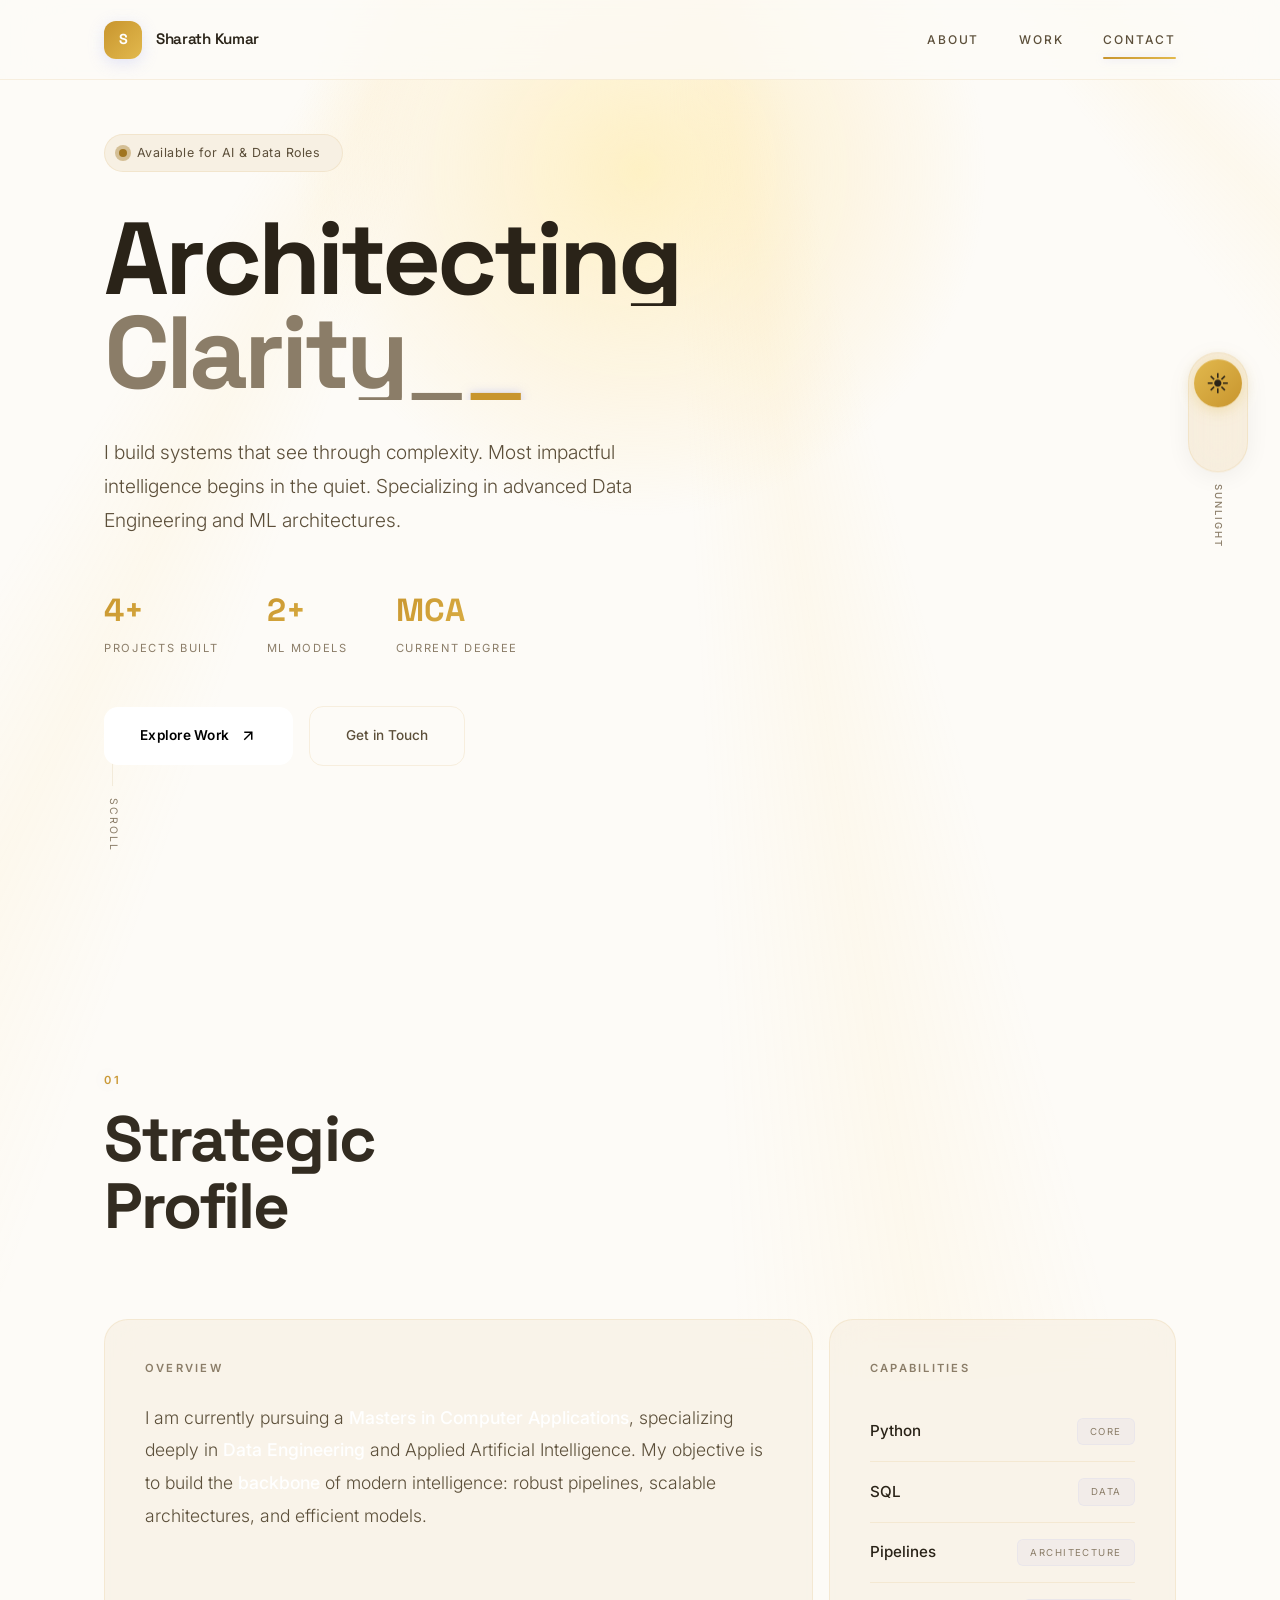
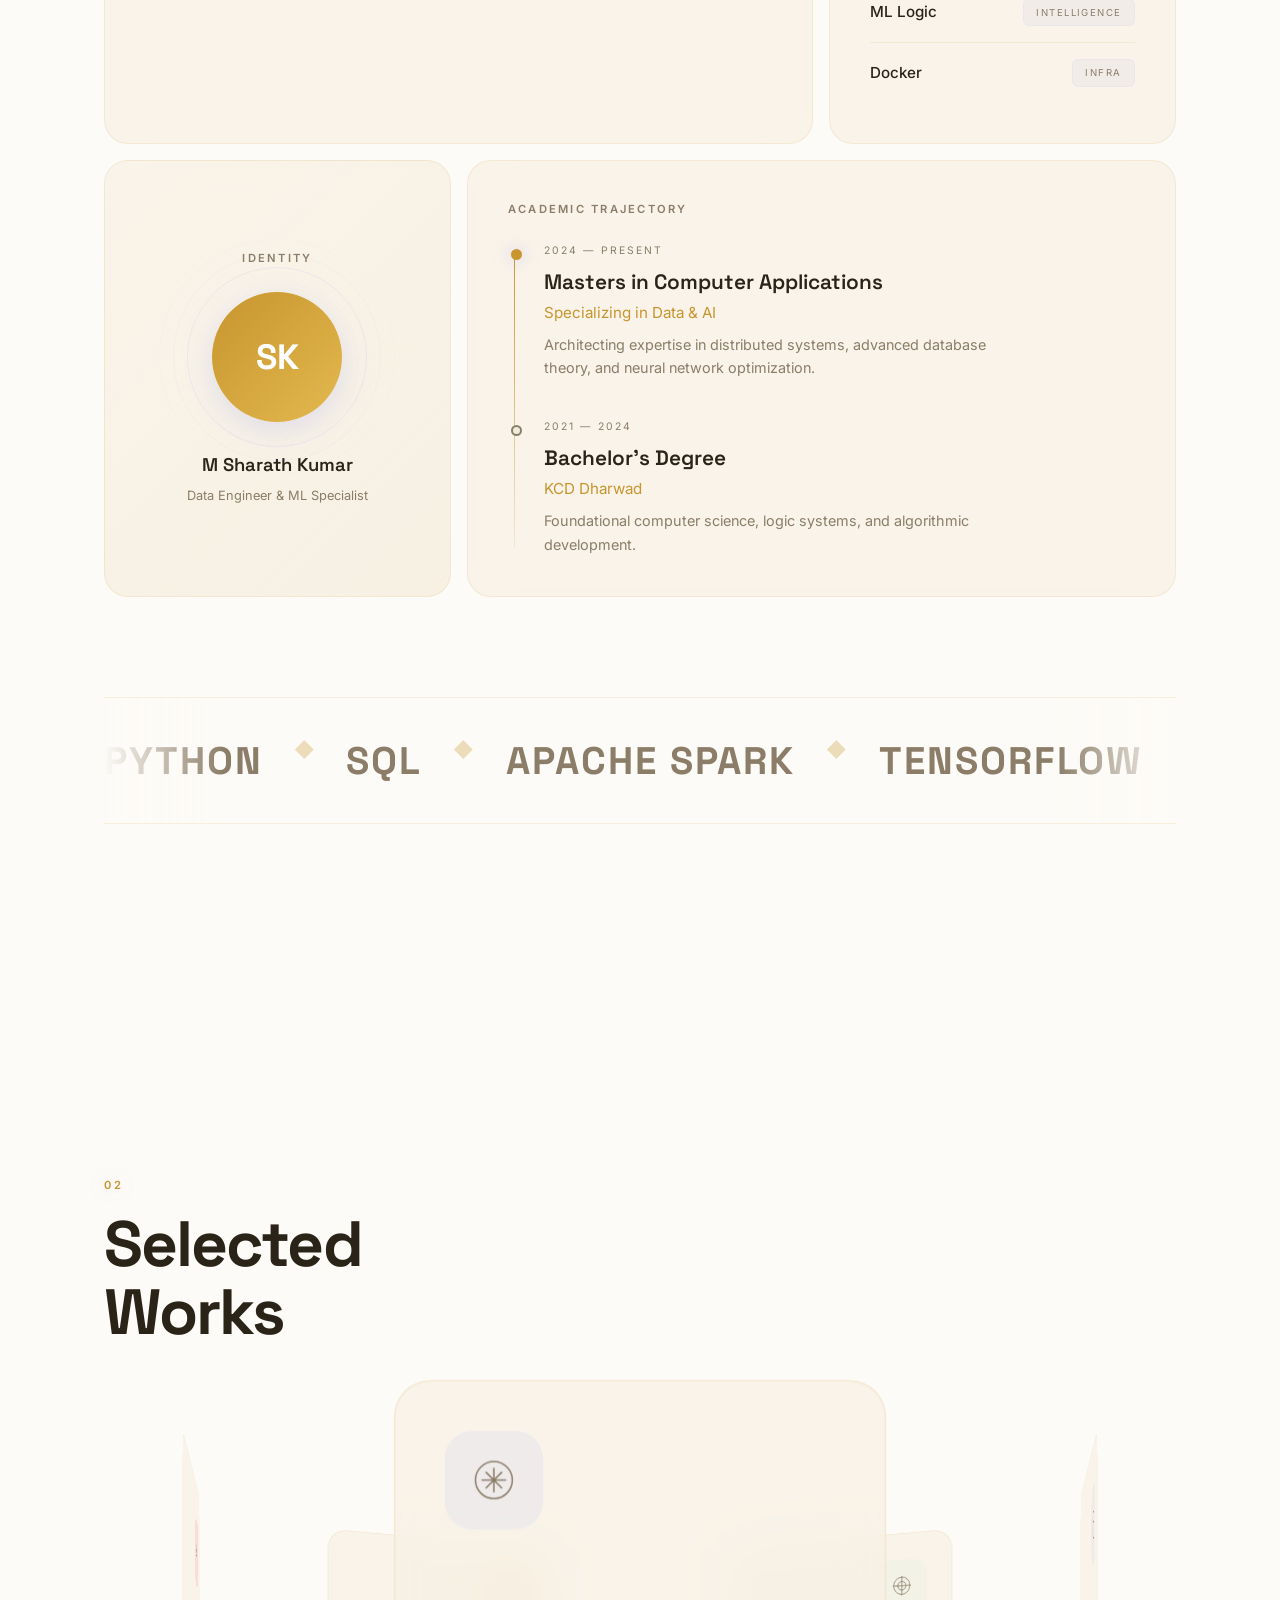
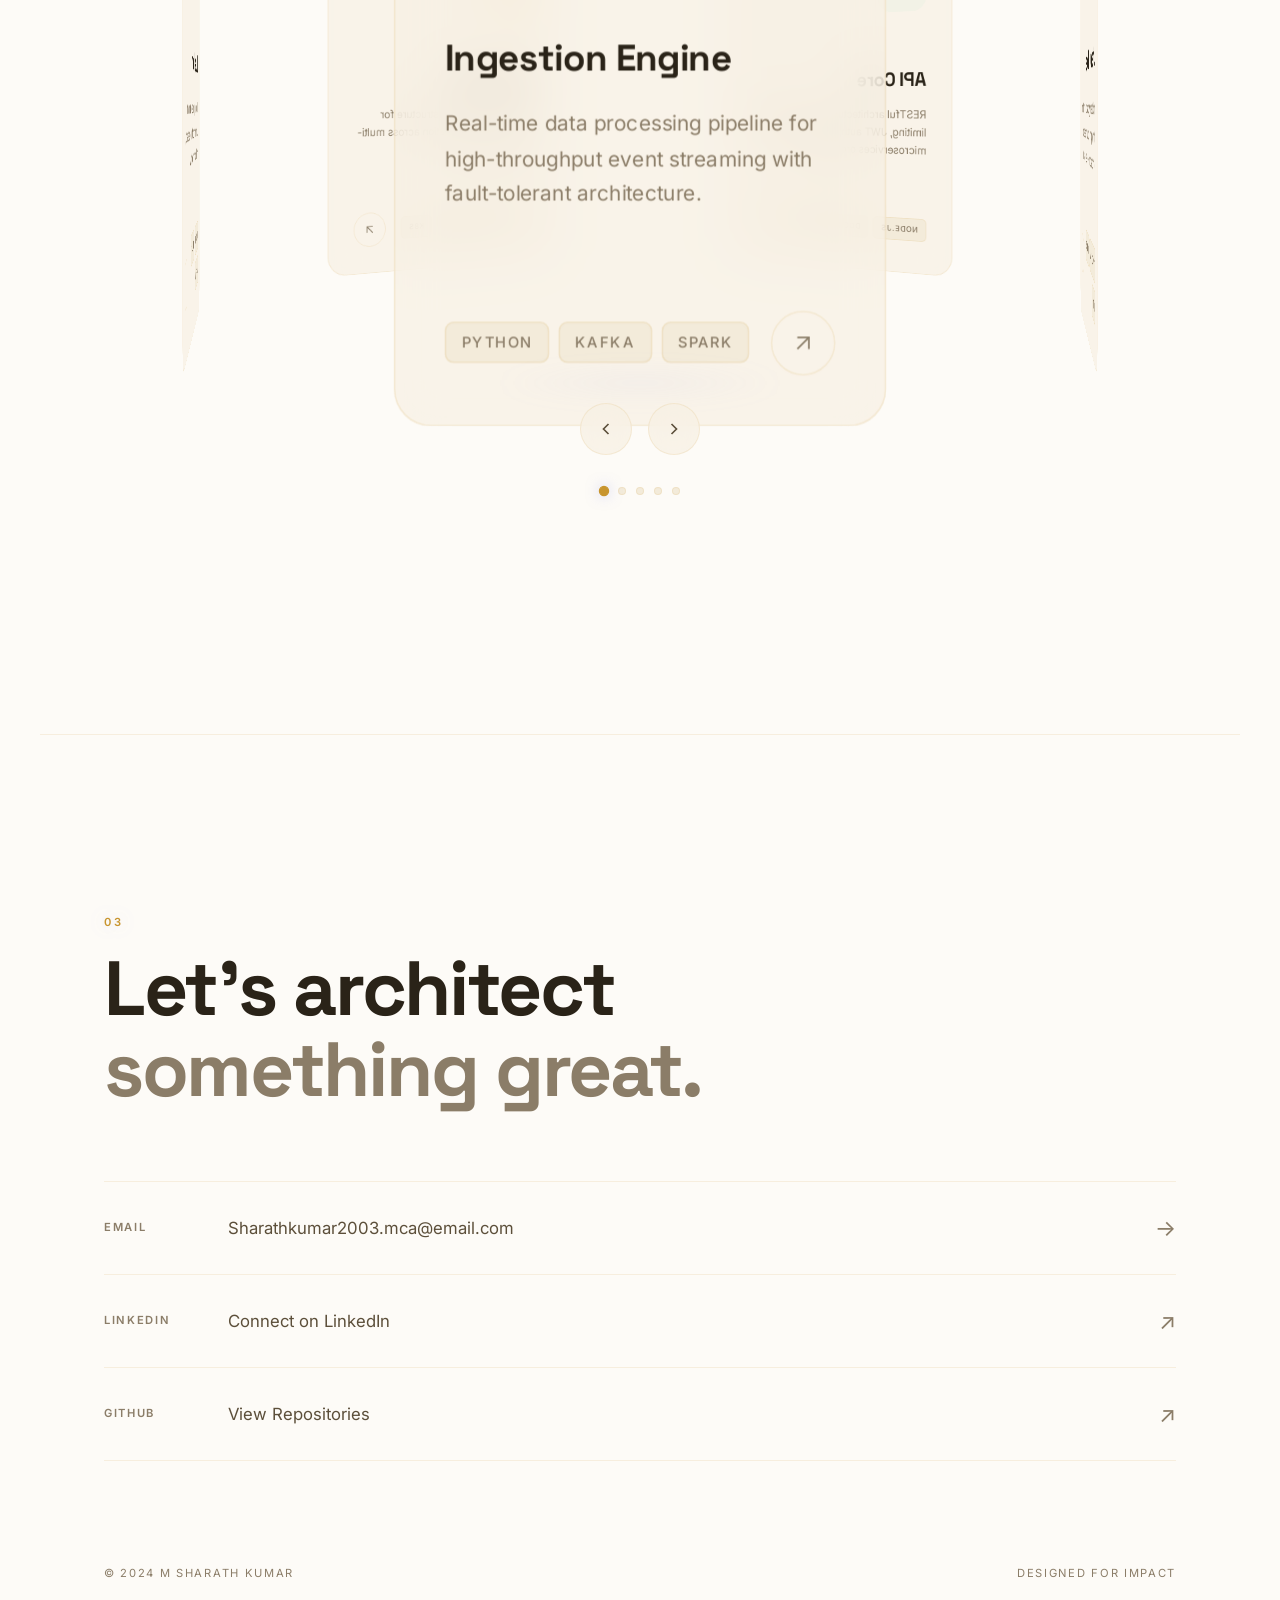
==== commit 2dc4b160: "Update portfolio: celestial dual-theme, bento grid layout, and UI refinements" ====
--- a/index.html
+++ b/index.html
@@ -1,5 +1,5 @@
 <!DOCTYPE html>
-<html lang="en" data-theme="moonlight">
+<html lang="en" data-theme="sunlight">
 
 <head>
     <meta charset="UTF-8">
@@ -32,18 +32,23 @@
     <!-- Scroll Progress -->
     <div id="scroll-progress"></div>
 
-    <!-- Ambient Background -->
-    <div class="ambient-wrapper">
-        <div class="divine-rays"></div>
-        <div class="stars-layer" id="starsLayer"></div>
-        <div class="celestial-orb"></div>
-        <canvas id="hero-canvas"></canvas>
-        <div class="gradient-orb orb-1"></div>
-        <div class="gradient-orb orb-2"></div>
-        <div class="gradient-orb orb-3"></div>
+    <!-- Theme Switcher -->
+    <div class="theme-switcher-container">
+        <div class="theme-switcher" id="theme-switcher" role="switch" aria-checked="false" tabindex="0">
+            <div class="switcher-knob">
+                <div class="switcher-knob-inner" id="switcher-icon">☀️</div>
+            </div>
+        </div>
+        <div class="switcher-label" id="switcher-label">Sunlight</div>
     </div>
+
+    <!-- Divine Ambient Background -->
+    <div class="divine-rays"></div>
+    <div class="celestial-orb"></div>
+    <div class="stars-layer"></div>
+    <div class="divine-particles" id="particles-container"></div>
+    <div class="theme-flash" id="theme-flash"></div>
     <div class="noise-texture"></div>
-    <div class="theme-flash" id="themeFlash"></div>
 
     <!-- Navigation -->
     <nav id="main-nav">
@@ -73,17 +78,6 @@
         <a href="#contact" class="mobile-link">Contact</a>
     </div>
 
-    <!-- Theme Switcher -->
-    <div class="theme-switcher-container">
-        <div class="theme-switcher" id="themeSwitcher" title="Toggle Theme">
-            <div class="theme-icons">
-                <span class="theme-icon icon-sun">☀</span>
-                <span class="theme-icon icon-moon">☽</span>
-            </div>
-            <div class="theme-knob"></div>
-        </div>
-    </div>
-
     <main>
 
         <!-- ═══════════════ HERO ═══════════════ -->
@@ -94,12 +88,11 @@
                     Available for AI & Data Roles
                 </div>
                 <h1 class="hero-title" id="hero-title">
-                    <span class="line" data-text="Engineering">Engineering</span>
-                    <span class="line dim" data-text="Intelligence_">Intelligence<span class="blink">_</span></span>
+                    <span class="line" data-text="Architecting">Architecting</span>
+                    <span class="line dim" data-text="Clarity_">Clarity<span class="blink">_</span></span>
                 </h1>
                 <p class="hero-desc">
-                    Aspiring Data Engineer turning complex raw information into scalable insights. Currently
-                    architecting my path through MCA and high-end ML systems.
+                    I build systems that see through complexity. Most impactful intelligence begins in the quiet. Specializing in advanced Data Engineering and ML architectures.
                 </p>
                 <div class="hero-stats">
                     <div class="stat-item">
@@ -128,12 +121,7 @@
                 </div>
             </div>
 
-            <!-- Floating 3D Shapes -->
-            <div class="hero-shapes">
-                <div class="hero-shape shape-1"></div>
-                <div class="hero-shape shape-2"></div>
-                <div class="hero-shape shape-3"></div>
-            </div>
+
 
             <div class="hero-scroll-hint">
                 <div class="scroll-line"></div>
--- a/assets/css/styles.css
+++ b/assets/css/styles.css
@@ -3,10 +3,109 @@
    Premium 3D Immersive Design System
    ═══════════════════════════════════════════ */
 
+/* ── SACRED SUNLIGHT PALETTE (DEFAULT) ── */
+:root, [data-theme="sunlight"] {
+  --divine-primary: #C8952E;
+  --divine-primary-light: #E2B94E;
+  --divine-primary-glow: rgba(200, 149, 46, 0.35);
+  --divine-primary-subtle: rgba(200, 149, 46, 0.08);
+  --divine-primary-text: #A07520;
+
+  --bg-deep: #FAF6ED;
+  --bg-base: #FDFBF7;
+  --bg-elevated: #F7F0E3;
+  --bg-card: rgba(247, 240, 227, 0.7);
+  --bg-card-hover: rgba(247, 240, 227, 0.95);
+  --bg-nav: rgba(253, 251, 247, 0.75);
+  --bg-gradient-mid: #F3EBDA;
+
+  --theme-text-primary: #2A2318;
+  --theme-text-secondary: #5C4F3A;
+  --theme-text-muted: #8B7D68;
+  --text-on-primary: #FFFDF5;
+
+  --border-subtle: rgba(200, 149, 46, 0.12);
+  --theme-border-hover: rgba(200, 149, 46, 0.35);
+
+  --ray-color: rgba(255, 215, 120, 0.12);
+  --orb-inner: rgba(255, 235, 170, 0.65);
+  --orb-mid: rgba(255, 225, 150, 0.25);
+  --particle-color: #E2B94E;
+  --particle-glow: rgba(226, 185, 78, 0.5);
+
+  --shadow-card: 0 8px 32px rgba(160, 117, 32, 0.06);
+  --shadow-card-hover: 0 20px 60px rgba(200, 149, 46, 0.12), 0 8px 24px rgba(0,0,0,0.04);
+
+  --halo-border: rgba(200, 149, 46, 0.15);
+
+  /* Switcher */
+  --switcher-bg: rgba(200, 149, 46, 0.12);
+  --switcher-knob: linear-gradient(135deg, #E2B94E, #C8952E);
+  --switcher-glow: rgba(226, 185, 78, 0.4);
+
+  /* Portfolio Mapping */
+  --bg: var(--bg-base);
+  --surface-1: var(--bg-card);
+  --surface-2: var(--bg-elevated);
+  --surface-3: var(--bg-gradient-mid);
+  --border: var(--border-subtle);
+  --border-hover: var(--theme-border-hover);
+  --border-glow: var(--divine-primary-glow);
+  --text-primary: var(--theme-text-primary);
+  --text-secondary: var(--theme-text-secondary);
+  --text-muted: var(--theme-text-muted);
+  --accent-violet: var(--divine-primary);
+  --accent-blue: var(--divine-primary-light);
+  --accent-emerald: var(--divine-primary-text);
+  --accent-amber: #e8dbad;
+  --accent-rose: #dfaee8;
+  --accent-cyan: #9beae5;
+}
+
+/* ── ALL-EMBRACING MOONLIGHT PALETTE ── */
+[data-theme="moonlight"] {
+  --divine-primary: #8B9FD4;
+  --divine-primary-light: #B0C4F0;
+  --divine-primary-glow: rgba(139, 159, 212, 0.3);
+  --divine-primary-subtle: rgba(139, 159, 212, 0.08);
+  --divine-primary-text: #7A8FBF;
+
+  --bg-deep: #0C0E1A;
+  --bg-base: #10132A;
+  --bg-elevated: #181C38;
+  --bg-card: rgba(24, 28, 56, 0.7);
+  --bg-card-hover: rgba(30, 35, 68, 0.95);
+  --bg-nav: rgba(16, 19, 42, 0.8);
+  --bg-gradient-mid: #14173A;
+
+  --theme-text-primary: #E8ECF8;
+  --theme-text-secondary: #A0AACC;
+  --theme-text-muted: #6B7399;
+  --text-on-primary: #0C0E1A;
+
+  --border-subtle: rgba(139, 159, 212, 0.1);
+  --theme-border-hover: rgba(139, 159, 212, 0.3);
+
+  --ray-color: rgba(160, 180, 240, 0.06);
+  --orb-inner: rgba(180, 200, 255, 0.25);
+  --orb-mid: rgba(140, 160, 220, 0.1);
+  --particle-color: #B0C4F0;
+  --particle-glow: rgba(176, 196, 240, 0.4);
+
+  --shadow-card: 0 8px 32px rgba(0, 0, 0, 0.2);
+  --shadow-card-hover: 0 20px 60px rgba(139, 159, 212, 0.1), 0 8px 24px rgba(0,0,0,0.15);
+
+  --halo-border: rgba(139, 159, 212, 0.1);
+
+  /* Switcher */
+  --switcher-bg: rgba(139, 159, 212, 0.12);
+  --switcher-knob: linear-gradient(135deg, #B0C4F0, #8B9FD4);
+  --switcher-glow: rgba(176, 196, 240, 0.35);
+}
+
 :root {
-    /* — Fonts — */
-    --font-heading: 'Cormorant Garamond', serif;
-    --font-body: 'Inter', -apple-system, sans-serif;
+    /* — Typography — */
+    --font-body:    'Inter', -apple-system, sans-serif;
     --font-display: 'Space Grotesk', sans-serif;
 
     /* — Spacing — */
@@ -18,73 +117,23 @@
     --ease-out-expo: cubic-bezier(0.16, 1, 0.3, 1);
     --ease-spring:   cubic-bezier(0.34, 1.56, 0.64, 1);
     --ease-elastic:  cubic-bezier(0.68, -0.55, 0.27, 1.55);
-    
-    --transition-theme: 0.8s cubic-bezier(0.2, 0.8, 0.2, 1);
-}
-
-/* ☀ SUNLIGHT MODE ☀ */
-[data-theme="sunlight"] {
-    --bg: #FDFBF7;
-    --surface-1: rgba(247, 240, 227, 0.7);
-    --surface-2: rgba(253, 251, 247, 0.9);
-    --surface-3: #F6F1E5;
-    --border: rgba(200, 149, 46, 0.2);
-    --border-hover: rgba(200, 149, 46, 0.4);
-    --border-glow: rgba(200, 149, 46, 0.5);
-    
-    --text-primary: #2A2318;
-    --text-secondary: #5A4E3A;
-    --text-muted: #8C7B61;
-    
-    /* Re-mapped Accents for structural compatibility */
-    --accent-violet:  #C8952E; /* Gold */
-    --accent-blue:    #E2B555; /* Aureate */
-    --accent-emerald: #B38E3F;
-    --accent-amber:   #917539;
-    --accent-rose:    #A87A24;
-    --accent-cyan:    #D9A641;
-    
-    /* Specific Divine Variables */
-    --divine-primary: #C8952E;
-    --orb-inner: rgba(235, 185, 85, 0.5);
-    --orb-outer: rgba(210, 160, 60, 0.15);
-    --ray-color: rgba(200, 149, 46, 0.12);
-    --ray-alt: rgba(226, 181, 85, 0.05);
-    --particle-color: rgba(200, 149, 46, 0.6);
-}
-
-/* ☽ MOONLIGHT MODE ☽ */
-[data-theme="moonlight"] {
-    --bg: #10132A;
-    --surface-1: rgba(24, 28, 56, 0.6);
-    --surface-2: rgba(20, 23, 46, 0.8);
-    --surface-3: #181C38;
-    --border: rgba(139, 159, 212, 0.15);
-    --border-hover: rgba(139, 159, 212, 0.3);
-    --border-glow: rgba(139, 159, 212, 0.4);
-    
-    --text-primary: #E8ECF8;
-    --text-secondary: #9AA7D1;
-    --text-muted: #6474AB;
-    
-    /* Re-mapped Accents for structural compatibility */
-    --accent-violet:  #8B9FD4; /* Silver-blue */
-    --accent-blue:    #A5BAEB; /* Ethereal */
-    --accent-emerald: #758AC0;
-    --accent-amber:   #697AA0;
-    --accent-rose:    #9BB0E5;
-    --accent-cyan:    #B2C5F4;
-    
-    /* Specific Divine Variables */
-    --divine-primary: #8B9FD4;
-    --orb-inner: rgba(139, 159, 212, 0.3);
-    --orb-outer: rgba(100, 120, 180, 0.1);
-    --ray-color: rgba(160, 180, 230, 0.04);
-    --ray-alt: rgba(139, 159, 212, 0.02);
-    --particle-color: rgba(165, 186, 235, 0.6);
-}
-
-/* ─── Reset ─── */
+}
+
+/* ─── Global Transitions ─── */
+html {
+    scroll-behavior: smooth;
+}
+
+body {
+    background-color: var(--bg);
+    color: var(--text-primary);
+    font-family: var(--font-body);
+    line-height: 1.6;
+    overflow-x: hidden;
+    transition: background 0.8s cubic-bezier(0.4, 0, 0.2, 1),
+                color 0.8s cubic-bezier(0.4, 0, 0.2, 1);
+}
+
 *, *::before, *::after {
     margin: 0;
     padding: 0;
@@ -102,15 +151,6 @@
     font-family: var(--font-body);
     line-height: 1.6;
     overflow-x: hidden;
-    transition: background-color var(--transition-theme), color var(--transition-theme);
-}
-
-/* Global transitions to ensure all variables change smoothly when data-theme changes */
-* {
-    transition: border-color var(--transition-theme),
-                background-color var(--transition-theme),
-                box-shadow var(--transition-theme),
-                color 0.4s var(--transition-theme);
 }
 
 a {
@@ -119,8 +159,8 @@
 }
 
 strong {
-    color: var(--text-primary);
-    font-weight: 600;
+    color: #fff;
+    font-weight: 500;
 }
 
 ::selection {
@@ -129,156 +169,6 @@
 }
 
 img { display: block; max-width: 100%; }
-
-/* ═══════════════════════════════════════════
-   THEME SWITCHER
-   ═══════════════════════════════════════════ */
-.theme-switcher-container {
-    position: fixed;
-    right: 24px;
-    top: 50%;
-    transform: translateY(-50%);
-    z-index: 9000;
-    display: flex;
-    flex-direction: column;
-    align-items: center;
-    gap: 12px;
-}
-
-.theme-switcher {
-    width: 32px;
-    height: 64px;
-    border-radius: 20px;
-    background: var(--surface-2);
-    border: 1px solid var(--border);
-    backdrop-filter: blur(10px);
-    cursor: pointer;
-    position: relative;
-    box-shadow: 0 4px 12px rgba(0,0,0,0.1);
-    transition: border-color var(--transition-theme), background var(--transition-theme);
-}
-
-.theme-knob {
-    position: absolute;
-    top: 4px;
-    left: 4px;
-    width: 22px;
-    height: 22px;
-    border-radius: 50%;
-    background: linear-gradient(135deg, #FBE096, #E0A942);
-    box-shadow: 0 2px 6px rgba(224, 169, 66, 0.4);
-    transition: transform var(--transition-theme), background var(--transition-theme), box-shadow var(--transition-theme);
-    pointer-events: none;
-}
-
-/* Moonlight state for knob */
-[data-theme="moonlight"] .theme-knob {
-    transform: translateY(32px);
-    background: linear-gradient(135deg, #E2E8F4, #A5BAEB);
-    box-shadow: 0 2px 6px rgba(165, 186, 235, 0.4);
-}
-
-.theme-icons {
-    position: absolute;
-    inset: 0;
-    display: flex;
-    flex-direction: column;
-    justify-content: space-between;
-    padding: 8px 0;
-    pointer-events: none;
-}
-
-.theme-icon {
-    font-size: 10px;
-    text-align: center;
-    line-height: 1;
-    color: var(--text-muted);
-    transition: color var(--transition-theme);
-}
-
-[data-theme="sunlight"] .icon-sun { color: transparent; }
-[data-theme="moonlight"] .icon-moon { color: transparent; }
-
-.theme-flash {
-    position: fixed;
-    inset: 0;
-    background: radial-gradient(circle at right center, var(--divine-primary) 0%, transparent 100%);
-    opacity: 0;
-    pointer-events: none;
-    z-index: 8999;
-    mix-blend-mode: screen;
-}
-
-.theme-flash.active {
-    animation: flashEffect 1.2s cubic-bezier(0.2, 0.8, 0.2, 1) forwards;
-}
-
-@keyframes flashEffect {
-    0% { opacity: 0; transform: scale(0.8); }
-    20% { opacity: 0.8; transform: scale(1.5); }
-    100% { opacity: 0; transform: scale(2); }
-}
-
-/* ═══════════════════════════════════════════
-   DIVINE BACKGROUND ELEMENTS
-   ═══════════════════════════════════════════ */
-.divine-rays {
-    position: absolute;
-    inset: -50%;
-    background: conic-gradient(from 0deg, 
-        transparent 0%, var(--ray-color) 15%, transparent 30%, 
-        var(--ray-alt) 40%, transparent 50%, var(--ray-color) 65%, 
-        transparent 80%, var(--ray-alt) 90%, transparent 100%);
-    animation: rotateRays 120s linear infinite;
-    mix-blend-mode: plus-lighter;
-    opacity: 0.8;
-}
-
-@keyframes rotateRays {
-    from { transform: rotate(0deg); }
-    to { transform: rotate(360deg); }
-}
-
-.celestial-orb {
-    position: absolute;
-    top: 10%;
-    left: 50%;
-    transform: translateX(-50%);
-    width: 600px;
-    height: 600px;
-    border-radius: 50%;
-    background: radial-gradient(circle, var(--orb-inner) 0%, var(--orb-outer) 40%, transparent 70%);
-    filter: blur(40px);
-    mix-blend-mode: screen;
-}
-
-[data-theme="sunlight"] .celestial-orb {
-    mix-blend-mode: multiply;
-    opacity: 0.4;
-}
-
-.stars-layer {
-    position: absolute;
-    inset: 0;
-    opacity: 0;
-    transition: opacity 1.5s ease;
-}
-
-[data-theme="moonlight"] .stars-layer {
-    opacity: 1;
-}
-
-.star {
-    position: absolute;
-    background: white;
-    border-radius: 50%;
-    animation: twinkle var(--duration) ease-in-out infinite alternate;
-}
-
-@keyframes twinkle {
-    0% { opacity: 0.1; transform: scale(0.8); }
-    100% { opacity: 1; transform: scale(1.2); box-shadow: 0 0 4px white; }
-}
 
 /* ═══════════════════════════════════════════
    PAGE LOADER — Dramatic
@@ -367,80 +257,219 @@
     background: linear-gradient(90deg, var(--accent-violet), var(--accent-blue), var(--accent-emerald));
     z-index: 9999;
     transition: width 0.05s linear;
-    box-shadow: 0 0 10px var(--accent-violet), 0 0 20px rgba(139, 92, 246, 0.3);
+    box-shadow: 0 0 10px var(--accent-violet), 0 0 20px rgba(161, 170, 240, 0.3);
 }
 
 /* ═══════════════════════════════════════════
-   ANIMATED GRADIENT MESH BACKGROUND
+   DIVINE BACKGROUND EFFECTS
    ═══════════════════════════════════════════ */
-.ambient-wrapper {
-    position: fixed;
-    inset: 0;
-    pointer-events: none;
-    z-index: -1;
-    overflow: hidden;
-}
-
-#hero-canvas {
-    position: absolute;
-    inset: 0;
-    width: 100%;
-    height: 100%;
-    opacity: 0.3;
-}
-
-.gradient-orb {
-    position: absolute;
-    border-radius: 50%;
-    filter: blur(120px);
-    opacity: 0;
-    will-change: transform, opacity;
-    animation: orbFloat 25s ease-in-out infinite;
-}
-
-.orb-1 {
-    width: 700px;
-    height: 700px;
-    top: -300px;
-    left: -200px;
-    background: radial-gradient(circle, rgba(139, 92, 246, 0.15) 0%, transparent 70%);
-    animation-delay: 0s;
-}
-
-.orb-2 {
-    width: 600px;
-    height: 600px;
-    bottom: -150px;
-    right: -150px;
-    background: radial-gradient(circle, rgba(59, 130, 246, 0.1) 0%, transparent 70%);
-    animation-delay: -8s;
-}
-
-.orb-3 {
-    width: 500px;
-    height: 500px;
-    top: 40%;
-    left: 40%;
-    transform: translate(-50%, -50%);
-    background: radial-gradient(circle, rgba(16, 185, 129, 0.08) 0%, transparent 70%);
-    animation-delay: -16s;
-}
-
-@keyframes orbFloat {
-    0%, 100% { opacity: 0.5; transform: translate(0, 0) scale(1); }
-    25%      { opacity: 0.9; transform: translate(40px, -30px) scale(1.08); }
-    50%      { opacity: 0.6; transform: translate(-30px, 40px) scale(0.92); }
-    75%      { opacity: 1; transform: translate(20px, 15px) scale(1.04); }
-}
-
-.noise-texture {
-    position: fixed;
-    inset: 0;
-    opacity: 0.018;
-    background-image: url("data:image/svg+xml,%3Csvg viewBox='0 0 512 512' xmlns='http://www.w3.org/2000/svg'%3E%3Cfilter id='n'%3E%3CfeTurbulence type='fractalNoise' baseFrequency='0.85' numOctaves='5' stitchTiles='stitch'/%3E%3C/filter%3E%3Crect width='100%25' height='100%25' filter='url(%23n)'/%3E%3C/svg%3E");
-    pointer-events: none;
-    z-index: 100;
-    mix-blend-mode: overlay;
+
+/* Light Rays */
+.divine-rays {
+  position: fixed;
+  top: -50%;
+  left: 50%;
+  transform: translateX(-50%);
+  width: 200vw;
+  height: 200vh;
+  pointer-events: none;
+  z-index: -2;
+  background: conic-gradient(
+    from 0deg at 50% 0%,
+    transparent 0deg, var(--ray-color) 6deg, transparent 12deg,
+    transparent 28deg, var(--ray-color) 34deg, transparent 40deg,
+    transparent 58deg, var(--ray-color) 64deg, transparent 70deg,
+    transparent 95deg, var(--ray-color) 101deg, transparent 107deg,
+    transparent 130deg, var(--ray-color) 136deg, transparent 142deg,
+    transparent 165deg, var(--ray-color) 171deg, transparent 177deg,
+    transparent 200deg, var(--ray-color) 206deg, transparent 212deg,
+    transparent 238deg, var(--ray-color) 244deg, transparent 250deg,
+    transparent 275deg, var(--ray-color) 281deg, transparent 287deg,
+    transparent 310deg, var(--ray-color) 316deg, transparent 322deg,
+    transparent 345deg, var(--ray-color) 351deg, transparent 357deg
+  );
+  opacity: 0.6;
+  animation: rotateRays 150s linear infinite;
+  transition: opacity 1s ease;
+}
+
+@keyframes rotateRays {
+  to { transform: translateX(-50%) rotate(360deg); }
+}
+
+/* Celestial Orb */
+.celestial-orb {
+  position: fixed;
+  top: -20vh;
+  left: 50%;
+  transform: translateX(-50%);
+  width: 700px;
+  height: 700px;
+  border-radius: 50%;
+  background: radial-gradient(circle, var(--orb-inner) 0%, var(--orb-mid) 35%, transparent 70%);
+  pointer-events: none;
+  z-index: -2;
+  animation: pulseOrb 8s ease-in-out infinite;
+  transition: background 1s ease;
+}
+
+@keyframes pulseOrb {
+  0%, 100% { opacity: 0.65; transform: translateX(-50%) scale(1); }
+  50% { opacity: 1; transform: translateX(-50%) scale(1.1); }
+}
+
+/* Stars (moonlight only) */
+.stars-layer {
+  position: fixed;
+  inset: 0;
+  pointer-events: none;
+  z-index: -2;
+  opacity: 0;
+  transition: opacity 1.2s ease;
+}
+
+[data-theme="moonlight"] .stars-layer {
+  opacity: 1;
+}
+
+.star {
+  position: absolute;
+  width: 2px;
+  height: 2px;
+  background: rgba(200, 215, 255, 0.7);
+  border-radius: 50%;
+  animation: twinkle ease-in-out infinite;
+}
+
+@keyframes twinkle {
+  0%, 100% { opacity: 0.3; transform: scale(1); }
+  50% { opacity: 1; transform: scale(1.5); }
+}
+
+/* Particles */
+.divine-particles {
+  position: fixed;
+  inset: 0;
+  pointer-events: none;
+  z-index: -1;
+  overflow: hidden;
+}
+
+.particle {
+  position: absolute;
+  border-radius: 50%;
+  background: var(--particle-color);
+  box-shadow: 0 0 6px var(--particle-glow), 0 0 18px var(--particle-glow);
+  animation: floatUp linear infinite;
+  opacity: 0;
+  transition: background 0.8s ease, box-shadow 0.8s ease;
+}
+
+@keyframes floatUp {
+  0% { transform: translateY(100vh) scale(0); opacity: 0; }
+  8% { opacity: 0.7; }
+  85% { opacity: 0.5; }
+  100% { transform: translateY(-10vh) scale(1); opacity: 0; }
+}
+
+/* ═══════════════════════════════════════════
+   THEME SWITCHER — Sun/Moon Toggle
+   ═══════════════════════════════════════════ */
+.theme-switcher-container {
+  position: fixed;
+  top: 50%;
+  right: 2rem;
+  transform: translateY(-50%);
+  z-index: 2000;
+  display: flex;
+  flex-direction: column;
+  align-items: center;
+  gap: 0.75rem;
+}
+
+.theme-switcher {
+  width: 60px;
+  height: 120px;
+  border-radius: 999px;
+  background: var(--switcher-bg);
+  backdrop-filter: blur(20px);
+  border: 1px solid var(--border-subtle);
+  cursor: pointer;
+  position: relative;
+  transition: all 0.8s cubic-bezier(0.4, 0, 0.2, 1);
+  box-shadow: 0 4px 24px rgba(0,0,0,0.06);
+}
+
+.theme-switcher:hover {
+  border-color: var(--border-hover);
+  box-shadow: 0 4px 30px var(--divine-primary-glow);
+}
+
+.switcher-knob {
+  position: absolute;
+  top: 6px;
+  left: 50%;
+  transform: translateX(-50%);
+  width: 48px;
+  height: 48px;
+  border-radius: 50%;
+  background: var(--switcher-knob);
+  box-shadow: 0 2px 16px var(--switcher-glow);
+  display: flex;
+  align-items: center;
+  justify-content: center;
+  font-size: 1.4rem;
+  transition: all 0.8s cubic-bezier(0.34, 1.56, 0.64, 1);
+}
+
+[data-theme="moonlight"] .switcher-knob {
+  top: calc(100% - 54px);
+}
+
+.switcher-knob-inner {
+  transition: transform 0.6s ease;
+}
+
+[data-theme="moonlight"] .switcher-knob-inner {
+  transform: rotate(360deg);
+}
+
+.switcher-label {
+  font-size: 0.6rem;
+  font-weight: 500;
+  letter-spacing: 0.2em;
+  text-transform: uppercase;
+  color: var(--text-muted);
+  writing-mode: vertical-rl;
+  text-orientation: mixed;
+  transition: color 0.8s ease;
+}
+
+/* ── Theme transition flash ── */
+.theme-flash {
+  position: fixed;
+  inset: 0;
+  z-index: 9999;
+  pointer-events: none;
+  opacity: 0;
+}
+
+.theme-flash.active {
+  animation: flashTransition 0.8s ease forwards;
+}
+
+[data-theme="sunlight"] .theme-flash {
+  background: radial-gradient(circle at 90% 50%, rgba(255,235,170,0.5), transparent 60%);
+}
+
+[data-theme="moonlight"] .theme-flash {
+  background: radial-gradient(circle at 90% 50%, rgba(139,159,212,0.3), transparent 60%);
+}
+
+@keyframes flashTransition {
+  0% { opacity: 0; }
+  30% { opacity: 1; }
+  100% { opacity: 0; }
 }
 
 /* ═══════════════════════════════════════════
@@ -456,7 +485,7 @@
     align-items: center;
     justify-content: center;
     z-index: 500;
-    background: rgba(0, 0, 0, 0.3);
+    background: var(--bg-nav);
     backdrop-filter: blur(30px);
     -webkit-backdrop-filter: blur(30px);
     border-bottom: 1px solid var(--border);
@@ -464,7 +493,7 @@
 }
 
 #main-nav.scrolled {
-    background: rgba(0, 0, 0, 0.85);
+    background: var(--bg-card-hover);
     height: 60px;
     border-bottom-color: var(--border-hover);
 }
@@ -501,12 +530,12 @@
     font-weight: 700;
     font-size: 0.9rem;
     color: #fff;
-    box-shadow: 0 4px 16px rgba(139, 92, 246, 0.3);
+    box-shadow: 0 4px 16px rgba(161, 170, 240, 0.3);
     transition: box-shadow 0.4s;
 }
 
 .nav-logo:hover .logo-mark {
-    box-shadow: 0 4px 24px rgba(139, 92, 246, 0.5);
+    box-shadow: 0 4px 24px rgba(161, 170, 240, 0.5);
 }
 
 .logo-text {
@@ -530,7 +559,7 @@
     background: linear-gradient(90deg, var(--accent-violet), var(--accent-blue));
     border-radius: 2px;
     transition: all 0.4s var(--ease-out-expo);
-    box-shadow: 0 0 8px rgba(139, 92, 246, 0.4);
+    box-shadow: 0 0 8px rgba(161, 170, 240, 0.4);
     pointer-events: none;
 }
 
@@ -591,7 +620,7 @@
     display: none;
     position: fixed;
     inset: 0;
-    background: rgba(0, 0, 0, 0.95);
+    background: var(--bg-card-hover);
     backdrop-filter: blur(30px);
     z-index: 550;
     flex-direction: column;
@@ -663,7 +692,7 @@
 
 .hero-shape {
     position: absolute;
-    border: 1px solid rgba(139, 92, 246, 0.15);
+    border: 1px solid rgba(161, 170, 240, 0.15);
     border-radius: 16px;
     will-change: transform;
 }
@@ -674,7 +703,7 @@
     top: 20%;
     right: 10%;
     animation: floatShape1 12s ease-in-out infinite;
-    background: linear-gradient(135deg, rgba(139, 92, 246, 0.05), transparent);
+    background: linear-gradient(135deg, rgba(161, 170, 240, 0.05), transparent);
 }
 
 .shape-2 {
@@ -684,7 +713,7 @@
     right: 40%;
     animation: floatShape2 15s ease-in-out infinite;
     border-radius: 50%;
-    background: linear-gradient(135deg, rgba(59, 130, 246, 0.05), transparent);
+    background: linear-gradient(135deg, rgba(174, 191, 230, 0.05), transparent);
 }
 
 .shape-3 {
@@ -693,7 +722,7 @@
     bottom: 20%;
     right: 15%;
     animation: floatShape3 10s ease-in-out infinite;
-    background: linear-gradient(135deg, rgba(16, 185, 129, 0.05), transparent);
+    background: linear-gradient(135deg, rgba(189, 224, 205, 0.05), transparent);
 }
 
 @keyframes floatShape1 {
@@ -794,7 +823,7 @@
 .blink {
     animation: blink 1s step-end infinite;
     color: var(--accent-violet);
-    text-shadow: 0 0 10px rgba(139, 92, 246, 0.5);
+    text-shadow: 0 0 10px rgba(161, 170, 240, 0.5);
 }
 
 @keyframes blink {
@@ -908,7 +937,7 @@
 
 .btn-primary:hover {
     transform: translateY(-3px);
-    box-shadow: 0 12px 40px rgba(139, 92, 246, 0.35);
+    box-shadow: 0 12px 40px var(--border-hover);
 }
 
 .btn-primary:hover::before {
@@ -942,7 +971,7 @@
     content: '';
     position: absolute;
     inset: 0;
-    background: linear-gradient(135deg, rgba(139, 92, 246, 0.08), rgba(59, 130, 246, 0.05));
+    background: linear-gradient(135deg, var(--border-subtle), transparent);
     opacity: 0;
     transition: opacity 0.4s;
 }
@@ -951,7 +980,7 @@
     color: #fff;
     border-color: var(--border-glow);
     transform: translateY(-3px);
-    box-shadow: 0 8px 32px rgba(139, 92, 246, 0.15);
+    box-shadow: 0 8px 32px var(--border-glow);
 }
 
 .btn-ghost:hover::before {
@@ -1025,7 +1054,7 @@
     color: var(--accent-violet);
     margin-bottom: 16px;
     font-weight: 600;
-    text-shadow: 0 0 20px rgba(139, 92, 246, 0.3);
+    text-shadow: 0 0 20px rgba(161, 170, 240, 0.3);
 }
 
 .section-title {
@@ -1105,7 +1134,7 @@
     position: absolute;
     width: 200%;
     height: 200%;
-    background: radial-gradient(ellipse at var(--glare-x, 50%) var(--glare-y, 50%), rgba(139, 92, 246, 0.06) 0%, transparent 60%);
+    background: radial-gradient(ellipse at var(--glare-x, 50%) var(--glare-y, 50%), var(--border-subtle) 0%, transparent 60%);
     pointer-events: none;
     top: -50%;
     left: -50%;
@@ -1118,8 +1147,8 @@
 }
 
 .bento-card:hover {
-    border-color: rgba(139, 92, 246, 0.15);
-    box-shadow: 0 20px 80px rgba(0, 0, 0, 0.5), 0 0 40px rgba(139, 92, 246, 0.05);
+    border-color: var(--border-hover);
+    box-shadow: var(--shadow-card-hover);
 }
 
 .bento-wide  { grid-column: span 12; }
@@ -1218,14 +1247,14 @@
     color: var(--text-muted);
     padding: 5px 12px;
     border-radius: 6px;
-    background: rgba(139, 92, 246, 0.08);
-    border: 1px solid rgba(139, 92, 246, 0.1);
+    background: rgba(161, 170, 240, 0.08);
+    border: 1px solid rgba(161, 170, 240, 0.1);
     transition: all 0.3s;
 }
 
 .skill-item:hover .skill-tag {
-    background: rgba(139, 92, 246, 0.15);
-    border-color: rgba(139, 92, 246, 0.2);
+    background: rgba(161, 170, 240, 0.15);
+    border-color: rgba(161, 170, 240, 0.2);
     color: var(--accent-violet);
 }
 
@@ -1260,7 +1289,7 @@
     z-index: 2;
     background: linear-gradient(135deg, var(--accent-violet), var(--accent-blue));
     border-radius: 50%;
-    box-shadow: 0 8px 32px rgba(139, 92, 246, 0.3);
+    box-shadow: 0 8px 32px rgba(161, 170, 240, 0.3);
 }
 
 .identity-rings {
@@ -1272,20 +1301,20 @@
     position: absolute;
     inset: 0;
     border-radius: 50%;
-    border: 1px solid rgba(139, 92, 246, 0.15);
+    border: 1px solid rgba(161, 170, 240, 0.15);
     animation: ringPulse 3s ease-in-out infinite;
 }
 
 .ring-2 {
     inset: -14px;
     animation-delay: -1s;
-    border-color: rgba(59, 130, 246, 0.1);
+    border-color: rgba(174, 191, 230, 0.1);
 }
 
 .ring-3 {
     inset: -28px;
     animation-delay: -2s;
-    border-color: rgba(16, 185, 129, 0.08);
+    border-color: rgba(189, 224, 205, 0.08);
 }
 
 @keyframes ringPulse {
@@ -1345,7 +1374,7 @@
 .timeline-dot.active {
     background: var(--accent-violet);
     border-color: var(--accent-violet);
-    box-shadow: 0 0 16px rgba(139, 92, 246, 0.6);
+    box-shadow: 0 0 16px rgba(161, 170, 240, 0.6);
 }
 
 .timeline-year {
@@ -1484,10 +1513,10 @@
 
 .carousel-btn:hover {
     border-color: var(--accent-violet);
-    background: rgba(139, 92, 246, 0.1);
+    background: rgba(161, 170, 240, 0.1);
     color: #fff;
     transform: scale(1.1);
-    box-shadow: 0 4px 20px rgba(139, 92, 246, 0.2);
+    box-shadow: 0 4px 20px rgba(161, 170, 240, 0.2);
 }
 
 .carousel-btn svg {
@@ -1539,9 +1568,9 @@
     pointer-events: none;
 }
 
-.carousel-item[data-color="violet"]::before  { background: linear-gradient(180deg, rgba(139,92,246,0.12) 0%, transparent 50%); }
-.carousel-item[data-color="blue"]::before    { background: linear-gradient(180deg, rgba(59,130,246,0.12) 0%, transparent 50%); }
-.carousel-item[data-color="emerald"]::before { background: linear-gradient(180deg, rgba(16,185,129,0.12) 0%, transparent 50%); }
+.carousel-item[data-color="violet"]::before  { background: linear-gradient(180deg, rgba(161, 170, 240,0.12) 0%, transparent 50%); }
+.carousel-item[data-color="blue"]::before    { background: linear-gradient(180deg, rgba(174, 191, 230,0.12) 0%, transparent 50%); }
+.carousel-item[data-color="emerald"]::before { background: linear-gradient(180deg, rgba(189, 224, 205,0.12) 0%, transparent 50%); }
 .carousel-item[data-color="amber"]::before   { background: linear-gradient(180deg, rgba(245,158,11,0.12) 0%, transparent 50%); }
 .carousel-item[data-color="rose"]::before    { background: linear-gradient(180deg, rgba(244,63,94,0.12) 0%, transparent 50%); }
 
@@ -1551,7 +1580,7 @@
 
 .carousel-item:hover {
     border-color: var(--border-hover);
-    box-shadow: 0 24px 80px rgba(0, 0, 0, 0.6), 0 0 30px rgba(139, 92, 246, 0.1);
+    box-shadow: 0 24px 80px rgba(0, 0, 0, 0.6), 0 0 30px rgba(161, 170, 240, 0.1);
 }
 
 /* Carousel card content */
@@ -1571,9 +1600,9 @@
     transition: all 0.4s var(--ease-out-expo);
 }
 
-.carousel-item[data-color="violet"] .carousel-icon  { background: rgba(139,92,246,0.12); }
-.carousel-item[data-color="blue"] .carousel-icon    { background: rgba(59,130,246,0.12); }
-.carousel-item[data-color="emerald"] .carousel-icon { background: rgba(16,185,129,0.12); }
+.carousel-item[data-color="violet"] .carousel-icon  { background: rgba(161, 170, 240,0.12); }
+.carousel-item[data-color="blue"] .carousel-icon    { background: rgba(174, 191, 230,0.12); }
+.carousel-item[data-color="emerald"] .carousel-icon { background: rgba(189, 224, 205,0.12); }
 .carousel-item[data-color="amber"] .carousel-icon   { background: rgba(245,158,11,0.12); }
 .carousel-item[data-color="rose"] .carousel-icon    { background: rgba(244,63,94,0.12); }
 
@@ -1679,7 +1708,7 @@
     transform: translateX(-50%);
     width: 300px;
     height: 40px;
-    background: radial-gradient(ellipse, rgba(139, 92, 246, 0.08) 0%, transparent 70%);
+    background: radial-gradient(ellipse, rgba(161, 170, 240, 0.08) 0%, transparent 70%);
     filter: blur(10px);
     pointer-events: none;
 }
@@ -1705,7 +1734,7 @@
 .carousel-dot.active {
     background: var(--accent-violet);
     border-color: var(--accent-violet);
-    box-shadow: 0 0 10px rgba(139, 92, 246, 0.5);
+    box-shadow: 0 0 10px rgba(161, 170, 240, 0.5);
     transform: scale(1.3);
 }
 
@@ -1807,7 +1836,7 @@
 .contact-link:hover .contact-arrow {
     color: var(--accent-violet);
     transform: translate(6px, -6px);
-    text-shadow: 0 0 12px rgba(139, 92, 246, 0.5);
+    text-shadow: 0 0 12px rgba(161, 170, 240, 0.5);
 }
 
 .footer-bottom {
